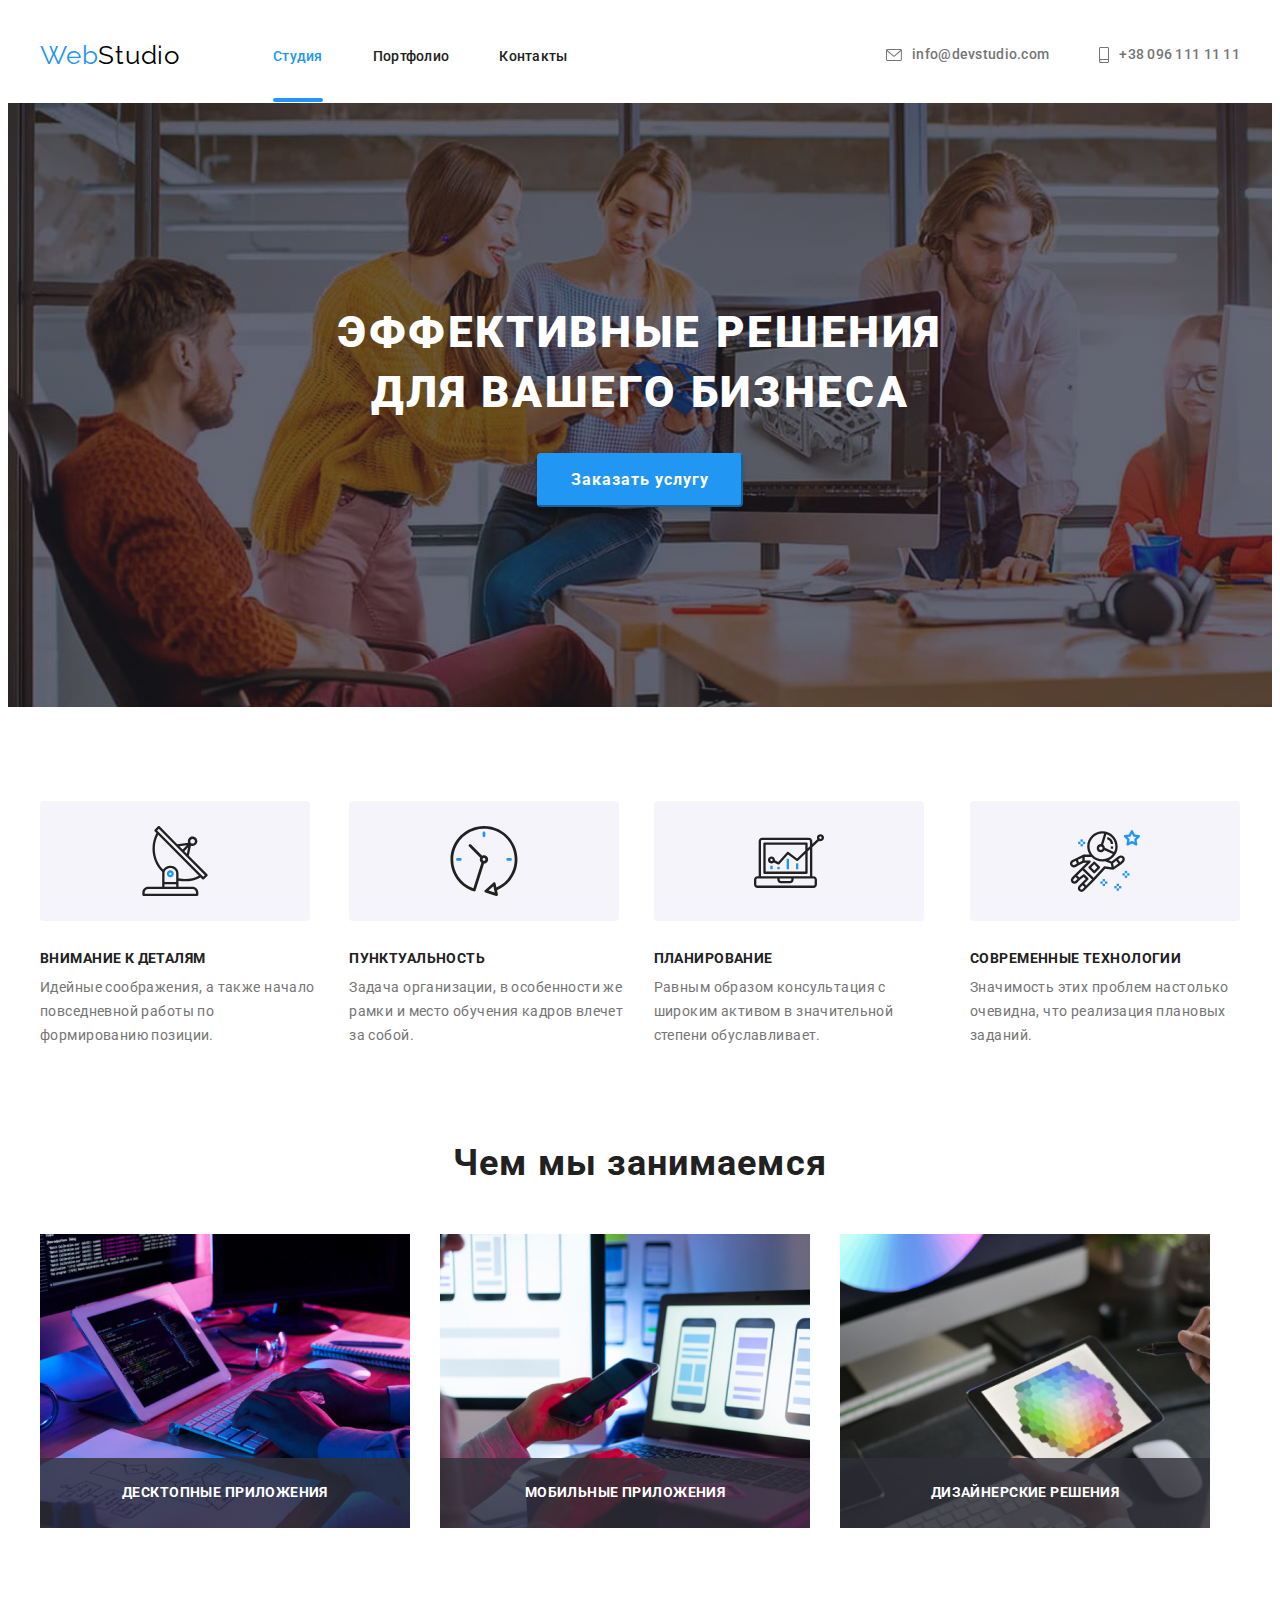
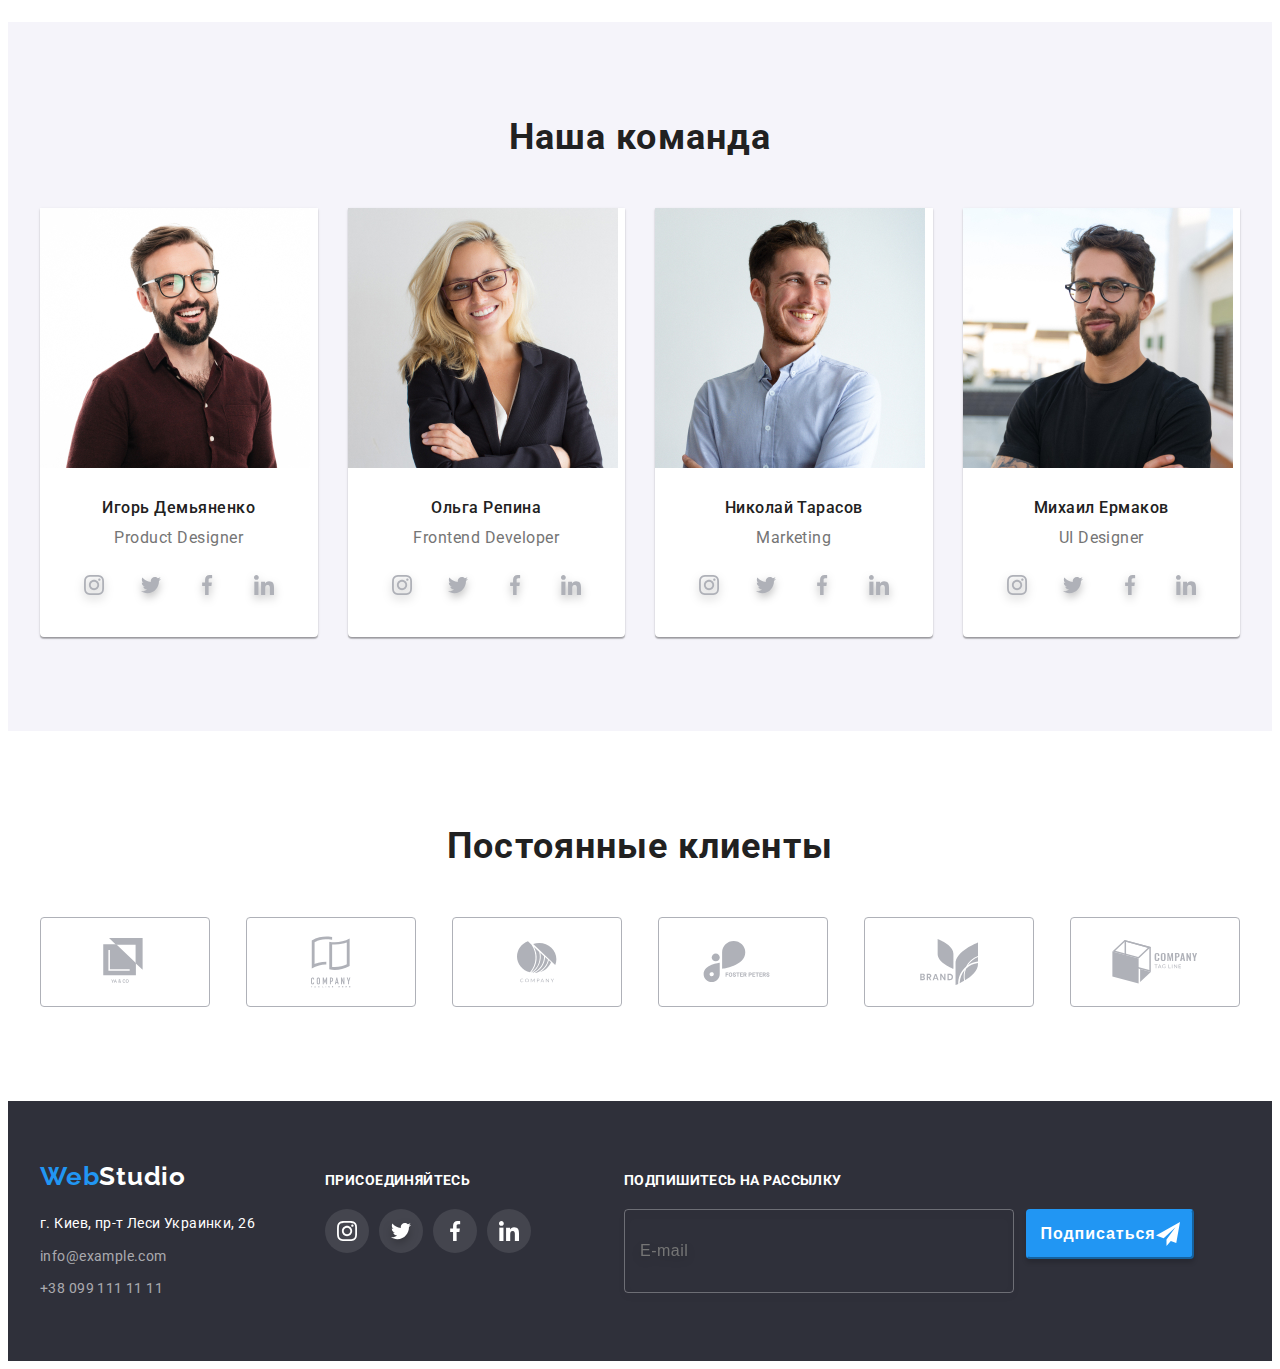
==== index.html @ 71b9ead7 "копирует файлы 7ой домашней работы" ====
<!DOCTYPE html>
<html lang="ru">
<head>
    <meta charset="UTF-8">
    <meta http-equiv="X-UA-Compatible" content="IE=edge">
    <meta name="viewport" content="width=device-width, initial-scale=1.0">
    <title>Студия</title>
    <link rel="stylesheet" href="https://cdnjs.cloudflare.com/ajax/libs/modern-normalize/1.0.0/modern-normalize.min.css"
      integrity="sha512-ISS7cAi1PEhQ8jnbJpJZMd29NlhNj4AWYyLOSp2CE/CsHxTCu+r+t0D2yoJudVrd0/8fTVPUVDzY5Tvli75u/g=="
      crossorigin="anonymous" />
    <link rel="preconnect" href="https://fonts.gstatic.com">
    <link href="https://fonts.googleapis.com/css2?family=Raleway:wght@700&family=Roboto:wght@400;500;700;900&display=swap"
      rel="stylesheet">
    <link rel="stylesheet" href="./css/main.min.css">
    <link rel="stylesheet"
    href="https://cdnjs.cloudflare.com/ajax/libs/animate.css/4.1.1/animate.min.css"/>
</head>
<body>
    <header class="header">
        <div class="container">
          <nav class="navigation link">
            <a class="logo link" href=""><span class="logo__web">Web</span>Studio</a>
            <ul class="navigation__list list">
                <li class="navigation__item">
                    <a class="navigation__studio-link current link" href="">Студия</a>
                </li>   
                <li class="navigation__item">
                    <a class="navigation__link link" href="portfolio.html">Портфолио</a>
                </li>
                <li class="navigation__item">
                    <a class="navigation__link link" href="">Контакты</a>
                </li>
            </ul>
        </nav>
            <ul class="information__list list">
                <li class="information__item">
                    <a class="information__link link" href="mailto:info@devstudio.com"
                     lang="en">
                     <svg class="information__icon" width="16" height="12">
                         <use href="./images/sprite.svg#icon-envelope"></use>
                     </svg>
                     info@devstudio.com</a>
                </li>
                <li class="information__item">
                    <a class="information__link link" href="tel:+380961111111">
                     <svg class="information__icon" width="10" height="16">
                         <use href="./images/sprite.svg#icon-smartphone"></use>
                     </svg>   
                        +38 096 111 11 11</a>
                </li>    
            </ul>
        </div>
    </header>
    <main>
        <!--Hero-->
        <section class="hero__section hero">
            <div class="hero__container container">
                <h1 class="hero__title">Эффективные решения для вашего бизнеса</h1>
                <button class="hero__btn" type="button" data-modal-open>Заказать услугу</button>
            </div>    
        </section>
        <!--Skills-->
        <section class="skills section">
            <div class="skills__container container">
                <h2 class="visually-hidden">Основные навыки</h2>
                <ul class="skills__set list">
                    <li class="skills__list">
                        <div class="skills__box">
                            <svg width="70" height="70">
                                <use href="./images/sprite.svg#icon-antenna"></use>
                            </svg>
                        </div>
                        <h3 class="skills__title">Внимание к деталям</h3>
                        <p class="skills__text">Идейные соображения, а также начало повседневной
                            работы по формированию позиции.</p>  
                    </li>
                    <li class="skills__list">
                        <div class="skills__box">
                            <svg width="70" height="70">
                                <use href="./images/sprite.svg#icon-clock"></use>
                            </svg>
                        </div>
                        <h3 class="skills__title">Пунктуальность</h3>
                        <p class="skills__text">Задача организации, в особенности же рамки и место
                             обучения кадров влечет за собой.</p>
                    </li>
                    <li class="skills__list">
                        <div class="skills__box">
                            <svg width="70" height="70">
                                <use href="./images/sprite.svg#icon-diagram"></use>
                            </svg>
                        </div>
                        <h3 class="skills__title">Планирование</h3>
                        <p class="skills__text">Равным образом консультация с широким активом в
                             значительной степени обуславливает.</p>
                    </li>
                    <li class="skills__list">
                        <div class="skills__box">
                            <svg width="70" height="70">
                                <use href="./images/sprite.svg#icon-astronaut"></use>
                            </svg>
                        </div>
                        <h3 class="skills__title">Современные технологии</h3>
                        <p class="skills__text">Значимость этих проблем настолько очевидна, что
                             реализация плановых заданий.</p>
                    </li>
                </ul>
            </div>    
        </section>
        <!--what_we_do-->
        <section class="activities">
            <div class="container">
                <h2 class="section-title">Чем мы занимаемся</h2>
                <ul class="activities__list list">
                   <li class="activities__item">
                      <img src="images/img.jpg" 
                      alt="человек печатает" height="294" width="370">
                      <p class="activities__text">Десктопные приложения</p>
                   </li>
                   <li class="activities__item">
                      <img src="images/img-1.jpg" 
                      alt="человек работает со смартфоном" height="294" width="370">
                      <p class="activities__text">Мобильные приложения</p>
                   </li>
                   <li class="activities__item">
                      <img src="images/img-2.jpg" 
                      alt="человек рабоатет с планшетом" height="294" width="370">
                      <p class="activities__text">Дизайнерские решения</p>
                   </li>
                </ul>
            </div>    
        </section>
        <!--our team-->
        <section class="team section">
            <div class="container">
                <h2 class="section-title">Наша команда</h2>
                <ul class="team__list list">
                    <li class="team__item">
                        <img class="team__img" src="images/img3.jpg" alt="Игорь Демьяненко"
                         height="260">
                       <div class="team__box"> 
                        <h3 class="team__title">Игорь Демьяненко</h3>
                        <p class="team__text" lang="en">Product Designer</p>
                        <ul class="social__list list">
                            <li>
                                <a href="" class="social__link link">
                                    <svg class="social__icon instagram" width="20" height="20">
                                        <use href="./images/sprite.svg#icon-instagram"></use>
                                    </svg>
                                </a>
                            </li>
                            <li>
                                <a href="" class="social__link link">
                                    <svg class="social__icon twitter" width="20" height="20">
                                        <use href="./images/sprite.svg#icon-twitter"></use>
                                    </svg>
                                </a>
                            </li>
                            <li>
                                <a href="" class="social__link link">
                                    <svg class="social__icon facebook" width="20" height="20">
                                        <use href="./images/sprite.svg#icon-facebook"></use>
                                    </svg>
                                </a>
                            </li>
                            <li>
                                <a href="" class="social__link link">
                                    <svg class="social__icon linkedin" width="20" height="20">
                                        <use href="./images/sprite.svg#icon-linkedin"></use>
                                    </svg>
                                </a>
                            </li>
                        </ul>  
                       </div> 
                    </li>
                    <li class="team__item">
                        <img class="team__img" src="images/img4.jpg" alt="Ольга Репина"
                         height="260">
                       <div class="team__box">  
                        <h3 class="team__title">Ольга Репина</h3>
                        <p class="team__text" lang="en">Frontend Developer</p>
                        <ul class="social__list list">
                            <li>
                                <a href="" class="social__link link">
                                    <svg class="social__icon instagram" width="20" height="20">
                                        <use href="./images/sprite.svg#icon-instagram"></use>
                                    </svg>
                                </a>
                            </li>
                            <li>
                                <a href="" class="social__link link">
                                    <svg class="social__icon twitter" width="20" height="20">
                                        <use href="./images/sprite.svg#icon-twitter"></use>
                                    </svg>
                                </a>
                            </li>
                            <li>
                                <a href="" class="social__link link">
                                    <svg class="social__icon facebook" width="20" height="20">
                                        <use href="./images/sprite.svg#icon-facebook"></use>
                                    </svg>
                                </a>
                            </li>
                            <li>
                                <a href="" class="social__link link">
                                    <svg class="social__icon linkedin" width="20" height="20">
                                        <use href="./images/sprite.svg#icon-linkedin"></use>
                                    </svg>
                                </a>
                            </li>
                        </ul>  
                       </div> 
                    </li>
                    <li class="team__item">
                        <img class="team__img" src="images/img5.jpg" alt="Николай Тарасов"
                         height="260">
                       <div class="team__box"> 
                        <h3 class="team__title">Николай Тарасов</h3>
                        <p class="team__text" lang="en">Marketing</p>
                        <ul class="social__list list">
                            <li>
                                <a href="" class="social__link link">
                                    <svg class="social__icon instagram" width="20" height="20">
                                        <use href="./images/sprite.svg#icon-instagram"></use>
                                    </svg>
                                </a>
                            </li>
                            <li>
                                <a href="" class="social__link link">
                                    <svg class="social__icon twitter" width="20" height="20">
                                        <use href="./images/sprite.svg#icon-twitter"></use>
                                    </svg>
                                </a>
                            </li>
                            <li>
                                <a href="" class="social__link link">
                                    <svg class="social__icon facebook" width="20" height="20">
                                        <use href="./images/sprite.svg#icon-facebook"></use>
                                    </svg>
                                </a>
                            </li>
                            <li>
                                <a href="" class="social__link link">
                                    <svg class="social__icon linkedin" width="20" height="20">
                                        <use href="./images/sprite.svg#icon-linkedin"></use>
                                    </svg>
                                </a>
                            </li>
                        </ul>  
                       </div> 
                    </li>
                    <li class="team__item">
                        <img class="team__img" src="images/img6.jpg" alt="Михаил Ермаков"
                         height="260">
                       <div class="team__box">  
                        <h3 class="team__title">Михаил Ермаков</h3>
                        <p class="team__text" lang="en">UI Designer</p>
                        <ul class="social__list list">
                            <li>
                                <a href="" class="social__link link">
                                    <svg class="social__icon instagram" width="20" height="20">
                                        <use href="./images/sprite.svg#icon-instagram"></use>
                                    </svg>
                                </a>
                            </li>
                            <li>
                                <a href="" class="social__link link">
                                    <svg class="social__icon twitter" width="20" height="20">
                                        <use href="./images/sprite.svg#icon-twitter"></use>
                                    </svg>
                                </a>
                            </li>
                            <li>
                                <a href="" class="social__link link">
                                    <svg class="social__icon facebook" width="20" height="20">
                                        <use href="./images/sprite.svg#icon-facebook"></use>
                                    </svg>
                                </a>
                            </li>
                            <li>
                                <a href="" class="social__link link">
                                    <svg class="social__icon linkedin" width="20" height="20">
                                        <use href="./images/sprite.svg#icon-linkedin"></use>
                                    </svg>
                                </a>
                            </li>
                        </ul>  
                       </div> 
                    </li>
                </ul>
            </div>    
        </section>
        <section  class="section">
            <div class="container">
                <h2 class="section-title">Постоянные клиенты</h2>

                <ul class="clients__list list">
                    <li class="clients__item link">
                        <a href="" class="clients__link link">
                            <svg class="clients__icon" width="44" height="48">
                              <use href="./images/sprite.svg#icon-logo-1"></use>
                            </svg>
                        </a>    
                    </li>        
                    <li class="clients__item link">
                        <a href="" class="clients__link link">
                            <svg class="clients__icon" width="40" height="52">
                                <use href="./images/sprite.svg#icon-logo-2"></use>
                            </svg>
                        </a>    
                    </li>
                    <li class="clients__item link">
                        <a href="" class="clients__link link">
                            <svg class="clients__icon" width="40" height="42">
                                <use href="./images/sprite.svg#icon-logo-3"></use>
                            </svg>
                        </a>    
                    </li>
                    <li class="clients__item link">
                        <a href="" class="clients__link link">
                            <svg class="clients__icon" width="80" height="42">
                                <use href="./images/sprite.svg#icon-logo-4"></use>
                            </svg>
                        </a>    
                    </li>
                    <li class="clients__item link">
                        <a href="" class="clients__link link">
                            <svg class="clients__icon" width="60" height="46">
                                <use href="./images/sprite.svg#icon-logo-5"></use>
                            </svg>
                        </a>
                    </li>
                    <li class="clients__item link">
                        <a href="" class="clients__link link">
                           <svg class="clients__icon" width="88" height="44">
                                <use href="./images/sprite.svg#icon-logo-6"></use>
                            </svg>
                        </a>    
                    </li>
                </ul>
              </div>  
        
        </section>
    </main>
    <footer class="footer">
        <div class="footer__container container">
            <div class="footer-box">
               <a class="footer-box__logo link" href=""><span class="logo__web">Web</span>Studio</a>
               <address class="address">
                   <ul class="list">
                       <li class="address__item">
                           <a class="address__map link" href="https://goo.gl/maps/qB4iPWVN4ftwvtJb9"
                            target="_blank" rel="noopener noreferrer">
                               г. Киев, пр-т Леси Украинки, 26</a>
                       </li>
                       <li class="address__item">
                           <a class="address__link link" href="mailto=info@example.com">info@example.com</a>
                       </li>
                       <li>
                           <a class="address__link link" href="tel=+380991111111">+38 099 111 11 11</a>
                       </li>
                   </ul>
               </address>
            </div>
            <div class="footer-social__container">
                <p class="footer__title">ПРИСОЕДИНЯЙТЕСЬ</p>
                <ul class="footer__list list">
                <li class="footer__item">
                    <a href="" class="footer__link link">
                        <svg class="footer__icon" width="20" height="20">
                            <use href="./images/sprite.svg#icon-instagram"></use>
                        </svg>
                    </a>
                </li>
                <li class="footer__item">
                    <a href="" class="footer__link link">
                        <svg class="footer__icon twitter" width="20" height="20">
                            <use href="./images/sprite.svg#icon-twitter"></use>
                        </svg>
                    </a>
                </li>
                <li class="footer__item">
                    <a href="" class="footer__link link">
                        <svg class="footer__icon" width="20" height="20">
                            <use href="./images/sprite.svg#icon-facebook"></use>
                        </svg>
                    </a>
                </li>
                <li class="footer__item">
                    <a href="" class="footer__link link">
                        <svg class="footer__icon" width="20" height="20">
                            <use href="./images/sprite.svg#icon-linkedin"></use>
                        </svg>
                    </a>
                </li>
              </ul>  
            </div>   
            <div class="footer-form__container">
                <p class="footer__title">Подпишитесь на рассылку</p>
            <form class="footer-form" autocomplete="off">
             <label>
              <input class="footer__mail-input" type="email" name="user-email"
                placeholder="E-mail"/>
            </label>
            <button class="footer__btn" type="submit">
              Подписаться
              <svg class="footer__icon" width="24px" height="24px">
                <use href="./images/sprite.svg#icon-icon_send"></use>
              </svg>
            </button>
            </form>
            </div>
        </div>
    </footer>

    <div class="backdrop is-hidden" data-modal>
        <div class="modal">
            <button type="button" class="modal__close-btn" data-modal-close>
                <svg class="" width="18" height="18">
                    <use href="./images/sprite.svg#icon-close"></use>
                </svg>
            </button>
            <p class="modal__title">Оставьте свои данные, мы вам перезвоним</p>
            <form action="#" class="modal-form" autocomplete="off">
                <label class="modal-form__field">
                    Имя
                    <span class="modal-form__input-wrapper">
                        <input type="text" name="user-name" class="modal-form__input" required minlength="2">
                        <svg class="modal-form__icon" width="12" height="12">
                            <use href="./images/sprite.svg#icon-human"></use>
                        </svg>
                    </span>
                </label>
                <label class="modal-form__field">
                    Телефон
                    <span class="modal-form__input-wrapper">
                        <input type="tel" name="user-phone" class="modal-form__input" required
                            pattern="[0-9]{3}-[0-9]{3}-[0-9]{2}-[0-9]{2}" title="096-111-11-11">
                        <svg class="modal-form__icon" width="13" height="13">
                            <use href="./images/sprite.svg#icon-phone"></use>
                        </svg>
                    </span>
                </label>
                <label class="modal-form__field">
                    Почта
                    <span class="modal-form__input-wrapper">
                        <input type="email" name="user-email" class="modal-form__input" title="example@gmail.com">
                        <svg class="modal-form__icon" width="15" height="12">
                            <use href="./images/sprite.svg#icon-mail"></use>
                        </svg>
                    </span>
                </label>
                <label class="modal-form__field">
                    Комментарий
                    <textarea name="user-message" class="modal-form__message" placeholder="Введите текст"></textarea>
                </label>
                <input type="checkbox" id="user-term" name="user-term" class="modal-form__term visually-hidden">
                <label for="user-term" class="modal-form__check-desc">Соглашаюсь с рассылкой и принимаю&nbsp;
                    <a href="" class="modal-form__link">Условия
                        договора</a></label>
                <button type="submit" class="modal-form__btn">Отправить</button>
            </form>
        </div>
    </div>
    <script src="./js/modal.js"></script>
</body>
</html>
---- css/main.min.css ----
:root{--main-font: 'Roboto', sans-serif;--secondary-font: 'Raleway', sans-serif;--accent-color: #2196F3}body{font-family:var(--main-font);color:#212121}h1,h2,h3,h4,h5,h6,p{margin:0}ul,ol{margin:0;padding:0}img{display:block;max-width:100%}.link{text-decoration:none}.list{list-style:none}.address{font-style:normal}.visually-hidden{position:absolute !important;clip:rect(1px 1px 1px 1px);clip:rect(1px, 1px, 1px, 1px);padding:0 !important;border:0 !important;height:1px !important;width:1px !important;overflow:hidden}.container{width:1200px;margin:0 auto;padding-left:15px;padding-right:15px}.section{padding-top:94px;padding-bottom:94px}.section-title{font-family:var(--main-font);font-weight:700;font-size:36px;line-height:1.17;text-align:center;letter-spacing:0.03em;color:#212121;margin-bottom:50px}.logo{font-family:var(--secondary-font);font-style:normal;font-weight:400;font-size:26px;line-height:1.19;letter-spacing:0.03em;color:#000;margin-right:93px}.logo__web{color:#2196F3}.social__list{display:flex;align-items:center;justify-content:space-between;margin-top:16px;margin-left:32px;margin-right:32px}.social__link{display:flex;justify-content:center;align-items:center;border-radius:50%;width:44px;height:44px;color:#AFB1B8;transition:background-color 250ms cubic-bezier(0.4, 0, 0.2, 1),color 250ms cubic-bezier(0.4, 0, 0.2, 1)}.social__link:hover,.social__link:focus{background-color:var(--accent-color);color:#FFF}.social__icon{fill:currentColor}.twitter{filter:drop-shadow(0px 4px 4px rgba(0,0,0,0.25))}.facebook{filter:drop-shadow(0px 4px 4px rgba(0,0,0,0.25))}.instagram{filter:drop-shadow(0px 4px 4px rgba(0,0,0,0.25))}.linkedin{filter:drop-shadow(0px 4px 4px rgba(0,0,0,0.25))}.backdrop{position:fixed;top:0;left:0;width:100vw;height:100vh;background-color:rgba(0,0,0,0.5);transition:opacity 250ms cubic-bezier(0.4, 0, 0.2, 1),250ms cubic-bezier(0.4, 0, 0.2, 1)}.modal{position:absolute;top:50%;left:50%;width:528px;height:580px;background-color:#ffffff;box-shadow:0px 1px 3px rgba(0,0,0,0.12),0px 1px 1px rgba(0,0,0,0.14),0px 2px 1px rgba(0,0,0,0.2);border-radius:4px;transform:translate(-50%, -50%);transition:transform 250ms cubic-bezier(0.4, 0, 0.2, 1);padding:40px}.backdrop .is-hidden .modal{transform:translate(-50%, -50%)}.modal__close-btn{position:absolute;top:8px;right:8px;width:30px;height:30px;background:transparent;border:1px solid rgba(0,0,0,0.1);border-radius:50%;cursor:pointer;display:flex;justify-content:center;align-items:center;transition:fill 250ms cubic-bezier(0.4, 0, 0.2, 1)}.modal__close-btn:focus{fill:var(--accent-color)}.is-hidden{opacity:0;visibility:hidden;pointer-events:none}.modal__title{display:flex;font-family:var(--main-font);font-weight:700;font-size:20px;line-height:1.15;text-align:center;letter-spacing:0.03em;color:#212121}.modal-form__field{font-size:12px;line-height:1.16;letter-spacing:0.01em;color:#757575}.modal-form__field:not(:last-child){padding-bottom:10px}.modal-form{display:flex;flex-direction:column;margin-top:12px}.modal-form__input-wrapper{position:relative;display:block;padding-top:4px}.modal-form__input{width:100%;height:40px;border:1px solid rgba(33,33,33,0.2);border-radius:4px;padding-left:42px;transition:border-color 250ms cubic-bezier(0.4, 0, 0.2, 1);cursor:pointer}.modal-form__input:focus{outline:none;border-color:var(--accent-color);fill:var(--accent-color)}.modal-form__icon{position:absolute;top:50%;left:12px;transform:translateY(-50%);display:block;transition:fill 250ms cubic-bezier(0.4, 0, 0.2, 1)}.modal-form__input:focus+.modal-form__icon{fill:var(--accent-color)}.modal-form__message{width:100%;height:120px;border:1px solid rgba(33,33,33,0.2);border-radius:4px;padding:12px 10px;resize:none;margin-top:4px;font-weight:400;font-size:14px;line-height:1.14;letter-spacing:0.01em;color:#000;transition:border-color 250ms cubic-bezier(0.4, 0, 0.2, 1)}.modal-form__message::placeholder{color:rgba(117,117,117,0.5)}.modal-form__message:focus{outline:none;border-color:var(--accent-color)}.modal-form__check-desc{display:flex;align-items:center;margin-top:10px;font-weight:400;font-size:14px;line-height:1.71;letter-spacing:0.03em;color:#757575}.modal-form__check-desc::before{display:block;content:"";width:16px;height:15px;outline:2px solid #000000;cursor:pointer;margin-right:8px;transition:background-color 250ms cubic-bezier(0.4, 0, 0.2, 1),fill 250ms cubic-bezier(0.4, 0, 0.2, 1)}.modal-form__term:checked+.modal-form__check-desc::before{background-image:url(../images/icons/check.svg);background-position:center}.modal-form__term:focus+.modal-form__check-desc::before{box-shadow:0 0 0 1px var(--accent-color);border-radius:2px;background-color:var(--accent-color);background-repeat:no-repeat;outline:none}.modal-form__link{color:var(--accent-color)}.modal-form__btn{align-self:center;min-width:200px;padding:10px 20px;background:var(--accent-color);border-radius:4px;margin-top:30px;box-shadow:0px 4px 4px rgba(0,0,0,0.15);border-color:var(--accent-color);font-weight:700;font-size:16px;line-height:1.87;letter-spacing:0.06em;cursor:pointer;color:#FFFFFF;transition:background-color 250ms cubic-bezier(0.4, 0, 0.2, 1)}.modal-form__btn:hover,.modal-form__btn:focus{background-color:#188CE8}.header{padding-top:32px;padding-bottom:32px;border-bottom:1px;color:#ECECEC}.header .container{display:flex;align-items:center;justify-content:center}.navigation{display:flex}.navigation__list{display:flex;align-items:center}.navigation__item:not(:last-child){margin-right:50px}.navigation__item .current::after{content:'';position:absolute;width:100%;height:4px;left:0;bottom:-38px;background:#2196F3;border-radius:2px}.navigation__studio-link{font-family:var(--main-font);font-style:normal;font-weight:500;font-size:14px;line-height:1.14;letter-spacing:0.02em;color:#212121;cursor:pointer;transition:color 250ms cubic-bezier(0.4, 0, 0.2, 1);position:relative}.navigation__studio-link:hover,.navigation__studio-link:focus{color:var(--accent-color)}.list .navigation__studio-link.current{color:var(--accent-color)}.navigation__link{font-family:var(--main-font);font-style:normal;font-weight:500;font-size:14px;line-height:1.14;letter-spacing:0.02em;color:#212121;transition:color 250ms cubic-bezier(0.4, 0, 0.2, 1);position:relative}.navigation__link:hover,.navigation__link:focus{color:var(--accent-color)}.information__list{display:flex;align-items:center;margin-left:auto}.information__item:not(:last-child){margin-right:50px}.information__link{display:flex;align-items:center;justify-content:center;font-family:var(--main-font);font-style:normal;font-weight:500;font-size:14px;line-height:1.14;letter-spacing:0.02em;color:#757575;transition:color 250ms cubic-bezier(0.4, 0, 0.2, 1)}.information__link:hover,.information__link:focus{color:#2196F3}.information__icon{display:flex;align-items:center;margin-right:10px;fill:currentColor}.hero__section{background-color:#2F303A;background-image:linear-gradient(rgba(47,48,58,0.4), rgba(47,48,58,0.4)),url(../images/bg.jpg);background-repeat:no-repeat;background-size:cover}.hero{max-width:1600px;margin:0 auto}.hero__container{display:flex;align-items:center;flex-direction:column;padding-bottom:200px;padding-top:200px}.hero__title{font-family:var(--main-font);font-weight:900;font-size:44px;line-height:1.36;text-align:center;letter-spacing:0.06em;text-transform:uppercase;display:flex;align-items:center;margin-bottom:30px;width:696px;color:#FFFFFF}.hero__btn{font-family:var(--main-font);font-style:normal;font-weight:700;font-size:16px;line-height:1.87;display:flex;text-align:center;letter-spacing:0.06em;cursor:pointer;color:#FFF;background-color:#2196F3;padding:10px 32px;min-width:200px;left:700px;top:430px;margin:auto;border-radius:4px;border-color:var(--accent-color);box-shadow:0px 4px 4px rgba(0,0,0,0.15)}.skills__container{display:flex}.skills__set{display:flex;justify-content:space-between}.skills__list:not(:last-child){margin-right:30px}.skills__box{display:flex;align-items:center;justify-content:center;width:270px;height:120px;background-color:#F5F4FA;margin-bottom:30px;border-radius:4px}.skills__title{font-family:var(--main-font);font-weight:700;font-size:14px;line-height:1.14;letter-spacing:0.03em;text-transform:uppercase;margin-bottom:10px;color:#212121}.skills__text{font-size:14px;line-height:1.71;letter-spacing:0.03em;color:#757575}.activities{padding-bottom:94px}.activities__list{display:flex}.activities__item{position:relative}.activities__item:not(:last-child){margin-right:30px}.activities__text{position:absolute;width:370px;background-color:rgba(47,48,58,0.8);bottom:0;color:#FFF;text-align:center;font-family:var(--main-font);font-weight:700;font-size:14px;line-height:1.14;letter-spacing:0.03em;text-transform:uppercase;padding-top:27px;padding-bottom:27px}.team{background-color:#F5F4FA}.team__list{display:flex;flex-wrap:wrap;margin-left:-30px;margin-top:-30px}.team__item{background-color:#FFF;flex-basis:calc(100% / 4 - 30px);margin-left:30px;margin-top:30px;box-shadow:0px 1px 3px rgba(0,0,0,0.12),0px 1px 1px rgba(0,0,0,0.14),0px 2px 1px rgba(0,0,0,0.2);border-radius:0px 0px 4px 4px}.team__box{padding-top:30px;padding-bottom:30px}.team__title{font-family:var(--main-font);font-weight:500;font-size:16px;line-height:1.19;text-align:center;letter-spacing:0.03em;color:#212121;margin-bottom:10px}.team__text{font-family:var(--main-font);font-size:16px;line-height:1.19;text-align:center;letter-spacing:0.03em;color:#757575}.clients__list{display:flex;align-items:center;justify-content:space-between}.clients__link{display:flex;align-items:center;justify-content:center;border:1px solid #AFB1B8;box-sizing:border-box;border-radius:4px;width:170px;height:90px;color:#AFB1B8;cursor:pointer;transition:border-color 250ms cubic-bezier(0.4, 0, 0.2, 1)}.clients__link:hover,.clients__link:focus{border-color:var(--accent-color)}.clients__icon{fill:currentColor;transition:fill 250ms cubic-bezier(0.4, 0, 0.2, 1)}.clients__link:hover .clients__icon,.clients__link:focus .clients__icon{fill:var(--accent-color)}.footer{background-color:#2F303A;padding-top:60px;padding-bottom:60px}.footer__container{display:flex;align-items:baseline}.footer-box__logo{display:flex;flex-direction:column;display:block;font-family:var(--secondary-font);font-style:normal;font-weight:700;font-size:26px;line-height:1.19;letter-spacing:0.03em;color:#fff;margin-bottom:20px}.address__item{margin-bottom:9px}.address__map{font-family:var(--main-font);font-style:normal;font-size:14px;line-height:1.71;letter-spacing:0.03em;color:#FFFFFF}.address__link{font-family:var(--main-font);font-style:normal;font-size:14px;line-height:1.71;letter-spacing:0.03em;color:rgba(255,255,255,0.6)}.footer-social__container{display:flex;flex-direction:column;width:206px;margin-left:70px}.footer__list{display:flex;align-items:center;justify-content:space-between;margin-top:20px;width:206px;height:44px}.footer__title{font-family:var(--main-font);font-style:normal;font-weight:700;font-size:14px;line-height:1.14;letter-spacing:0.03em;text-transform:uppercase;color:#FFFFFF}.footer__item{display:flex;align-items:center;justify-content:center}.footer__link{display:flex;justify-content:center;align-items:center;border-radius:50%;width:44px;height:44px;color:#fff;background:rgba(255,255,255,0.1);transition:background-color 250ms cubic-bezier(0.4, 0, 0.2, 1),color 250ms cubic-bezier(0.4, 0, 0.2, 1)}.footer__link:hover,.footer__link:focus{background-color:var(--accent-color);color:#FFF}.footer__icon{fill:currentColor}.footer-form__container{display:flex;flex-direction:column;width:570px;margin-left:93px}.footer-form{display:flex}.footer__mail-input{height:50px;width:358px;padding:16px 15px;border:1px solid rgba(255,255,255,0.3);filter:drop-shadow(0px 4px 4px rgba(0,0,0,0.15));border-radius:4px;background:transparent;color:var(--primary-white-color);font-weight:400;font-size:16px;line-height:1.25;display:flex;align-items:center;letter-spacing:0.03em;color:rgba(255,255,255,0.6);margin-top:20px}.footer__mail-input:focus{outline:none}.footer__btn{display:flex;align-items:center;justify-content:center;background:#2196F3;box-shadow:0px 4px 4px rgba(0,0,0,0.15);border-radius:4px;margin-left:12px;margin-top:20px;width:200px;height:50px;border-color:var(--accent-color);font-weight:700;font-size:16px;line-height:1.87;text-align:center;letter-spacing:0.06em;color:#FFFFFF}.footer-form__icon{margin-left:10px}.menu-nav{text-align:center}.filters__list{display:flex;justify-content:center;margin-left:auto;margin-right:auto;margin-bottom:54px}.filters__item{min-width:73px}.filters__item:not(:last-child){margin-right:8px}.filters__btn{font-family:var(--main-font);font-weight:500;font-size:16px;line-height:1.62;text-align:center;letter-spacing:0.03em;cursor:pointer;padding:6px 22px;color:#212121;border:none;border-radius:4px;background:#F5F4FA;transition:background-color 250ms cubic-bezier(0.4, 0, 0.2, 1),color 250ms cubic-bezier(0.4, 0, 0.2, 1)}.filters__btn:hover,.filters__btn:focus{background-color:var(--accent-color);color:#fff;box-shadow:0px 3px 1px rgba(0,0,0,0.1),0px 1px 2px rgba(0,0,0,0.08),0px 2px 2px rgba(0,0,0,0.12);border-radius:4px}.projects__list{display:flex;justify-content:start;flex-wrap:wrap;margin-left:-30px;margin-top:-30px}.projects__item{flex-basis:calc(100% / 3 - 30px);margin-left:30px;margin-top:30px}.projects__item:hover,.projects__item:focus{background:#FFFFFF;box-sizing:border-box;box-shadow:0px 1px 1px rgba(0,0,0,0.12),0px 4px 4px rgba(0,0,0,0.06),1px 4px 6px rgba(0,0,0,0.16);cursor:pointer}.projects__link:hover .projects__overlay,.projects__link:focus .projects__overlay{transform:translateY(-100%)}.projects__overlay{font-family:var(--main-font);font-weight:400;font-size:18px;line-height:1.55;letter-spacing:0.03em;color:#FFFFFF;background-color:rgba(33,150,243,0.9);padding:63px 24px;text-align:start;position:absolute;top:0;left:0;height:100%;transform:translateY(100%);transition:transform 250ms cubic-bezier(0.4, 0, 0.2, 1)}.projects__item:hover .projects__overlay,.projects__item:focus .projects__overlay{transform:translateY(0%)}.projects__overlay-box{position:relative;overflow:hidden}.projects__box{padding:20px 24px;border:1px solid #EEEEEE}.projects__title{font-family:var(--main-font);font-weight:700;font-size:18px;line-height:2;letter-spacing:0.06em;text-align:start;color:#212121}.projects__text{font-size:16px;line-height:1.87;letter-spacing:0.03em;text-align:start;color:#757575}
/*# sourceMappingURL=main.min.css.map */
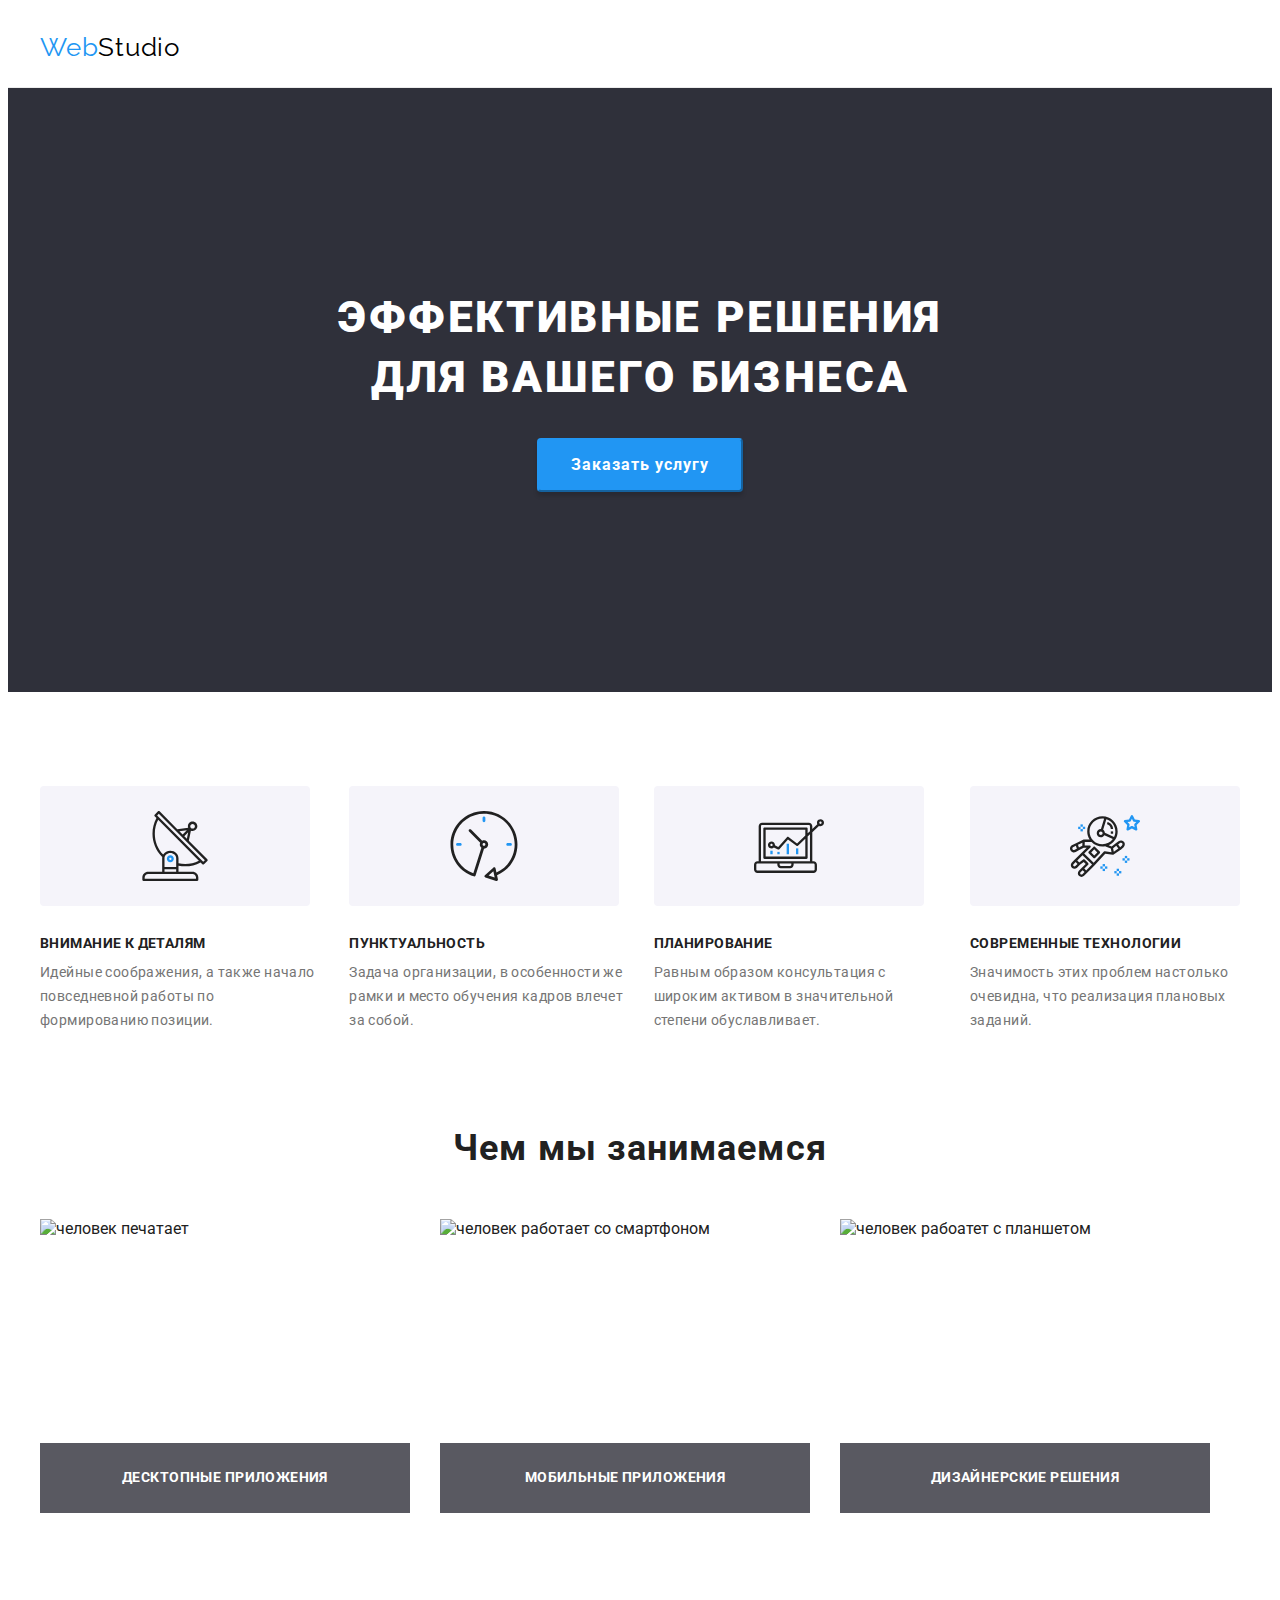
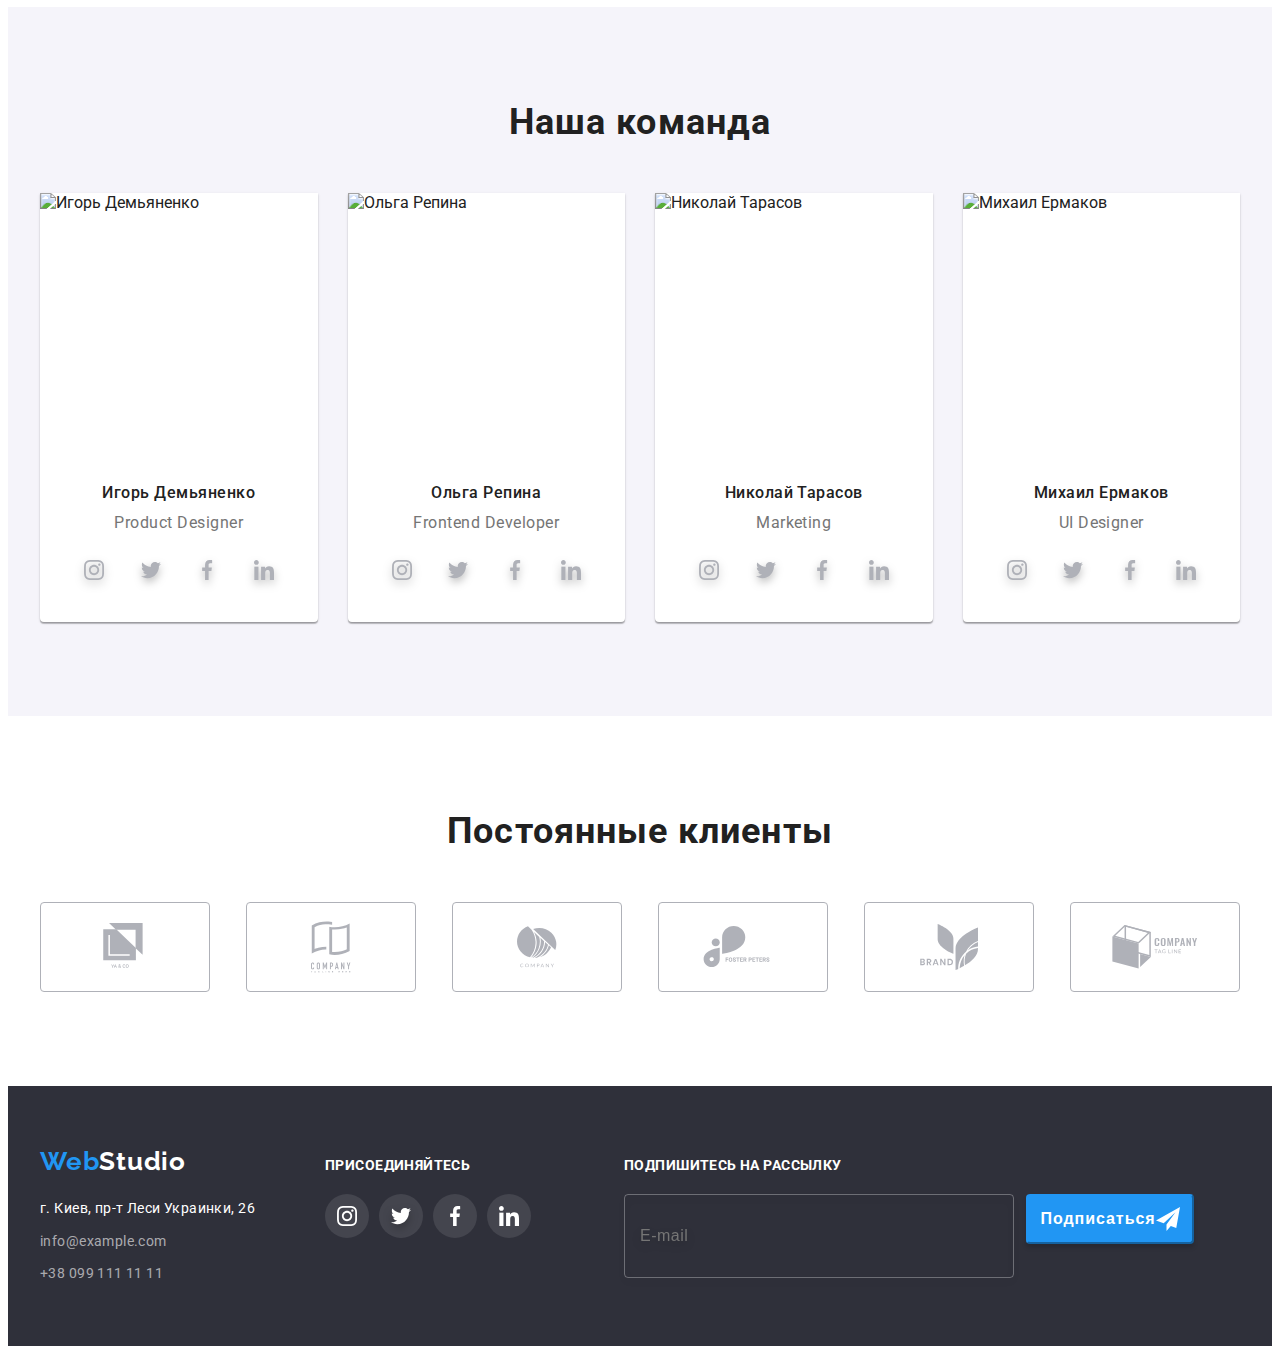
==== commit 41482063: "добавляет мобильное меню" ====
--- a/index.html
+++ b/index.html
@@ -49,18 +49,65 @@
                         +38 096 111 11 11</a>
                 </li>    
             </ul>
+            <button type="button" class="burger__btn is-open" data-menu-button>
+                <svg class="burger__icon" width="40" height="40">
+                    <use href="./images/sprite.svg#icon-menu_40px"></use>
+                </svg>
+            </button>
+        </div>
+        <div class="mobile-menu" data-menu>
+            <button type="button" class="mobile-menu__btn" data-menu-close>
+                <svg class="mobile-menu__btn-icon" width="40" height="40">
+                    <use href="./images/sprite.svg#icon-close_40px"></use>
+                </svg>
+            </button>
+            <ul class="mobile-menu__list list">
+                <li class="mobile-menu__item">
+                    <a href="./index.html" class="mobile-menu__link-current link">Студия</a>
+                </li>
+                <li class="mobile-menu__item">
+                    <a href="" class="mobile-menu__link link">Портфолио</a>
+                </li>
+                <li class="mobile-menu__item">
+                    <a href="" class="mobile-menu__link link">Контакты</a>
+                </li>  
+            </ul>
+            <ul class="mobile-contacts__list list">
+                <li class="mobile-contacts__item">
+                  <a href="tel:+380961111111" class="mobile-contact__link link">
+                      +38 096 111 11 11</a>
+                </li>
+                <li class="mobile-contacts__item">
+                  <a href="mailto:info@devstudio.com" class="mobile-contact__link link">
+                      info@devstudio.com</a>
+                </li>
+              </ul>
+              <ul class="mobile-social__list list">
+                <li class="mobile-social__item">
+                  <a href="" class="mobile-social__link link">Instagram</a>
+                </li>
+                <li class="mobile-social__item">
+                  <a href="" class="mobile-social__link link">Twitter</a>
+                </li>
+                <li class="mobile-social__item">
+                  <a href="" class="mobile-social__link link">Facebook</a>
+                </li>
+                <li class="mobile-social__item">
+                  <a href="" class="mobile-social__link link">LinkedIn</a>
+                </li>
+              </ul>
         </div>
     </header>
     <main>
-        <!--Hero-->
-        <section class="hero__section hero">
+       <!--Hero-->
+    <section class="hero__section hero">
             <div class="hero__container container">
                 <h1 class="hero__title">Эффективные решения для вашего бизнеса</h1>
                 <button class="hero__btn" type="button" data-modal-open>Заказать услугу</button>
             </div>    
         </section>
         <!--Skills-->
-        <section class="skills section">
+    <section class="skills section">
             <div class="skills__container container">
                 <h2 class="visually-hidden">Основные навыки</h2>
                 <ul class="skills__set list">
@@ -131,7 +178,7 @@
             </div>    
         </section>
         <!--our team-->
-        <section class="team section">
+       <section class="team section">
             <div class="container">
                 <h2 class="section-title">Наша команда</h2>
                 <ul class="team__list list">
@@ -463,5 +510,6 @@
         </div>
     </div>
     <script src="./js/modal.js"></script>
+    <script src="./js/mobile-menu.js"></script>
 </body>
 </html>--- a/css/main.min.css
+++ b/css/main.min.css
@@ -1,2 +1,2 @@
-:root{--main-font: 'Roboto', sans-serif;--secondary-font: 'Raleway', sans-serif;--accent-color: #2196F3}body{font-family:var(--main-font);color:#212121}h1,h2,h3,h4,h5,h6,p{margin:0}ul,ol{margin:0;padding:0}img{display:block;max-width:100%}.link{text-decoration:none}.list{list-style:none}.address{font-style:normal}.visually-hidden{position:absolute !important;clip:rect(1px 1px 1px 1px);clip:rect(1px, 1px, 1px, 1px);padding:0 !important;border:0 !important;height:1px !important;width:1px !important;overflow:hidden}.container{width:1200px;margin:0 auto;padding-left:15px;padding-right:15px}.section{padding-top:94px;padding-bottom:94px}.section-title{font-family:var(--main-font);font-weight:700;font-size:36px;line-height:1.17;text-align:center;letter-spacing:0.03em;color:#212121;margin-bottom:50px}.logo{font-family:var(--secondary-font);font-style:normal;font-weight:400;font-size:26px;line-height:1.19;letter-spacing:0.03em;color:#000;margin-right:93px}.logo__web{color:#2196F3}.social__list{display:flex;align-items:center;justify-content:space-between;margin-top:16px;margin-left:32px;margin-right:32px}.social__link{display:flex;justify-content:center;align-items:center;border-radius:50%;width:44px;height:44px;color:#AFB1B8;transition:background-color 250ms cubic-bezier(0.4, 0, 0.2, 1),color 250ms cubic-bezier(0.4, 0, 0.2, 1)}.social__link:hover,.social__link:focus{background-color:var(--accent-color);color:#FFF}.social__icon{fill:currentColor}.twitter{filter:drop-shadow(0px 4px 4px rgba(0,0,0,0.25))}.facebook{filter:drop-shadow(0px 4px 4px rgba(0,0,0,0.25))}.instagram{filter:drop-shadow(0px 4px 4px rgba(0,0,0,0.25))}.linkedin{filter:drop-shadow(0px 4px 4px rgba(0,0,0,0.25))}.backdrop{position:fixed;top:0;left:0;width:100vw;height:100vh;background-color:rgba(0,0,0,0.5);transition:opacity 250ms cubic-bezier(0.4, 0, 0.2, 1),250ms cubic-bezier(0.4, 0, 0.2, 1)}.modal{position:absolute;top:50%;left:50%;width:528px;height:580px;background-color:#ffffff;box-shadow:0px 1px 3px rgba(0,0,0,0.12),0px 1px 1px rgba(0,0,0,0.14),0px 2px 1px rgba(0,0,0,0.2);border-radius:4px;transform:translate(-50%, -50%);transition:transform 250ms cubic-bezier(0.4, 0, 0.2, 1);padding:40px}.backdrop .is-hidden .modal{transform:translate(-50%, -50%)}.modal__close-btn{position:absolute;top:8px;right:8px;width:30px;height:30px;background:transparent;border:1px solid rgba(0,0,0,0.1);border-radius:50%;cursor:pointer;display:flex;justify-content:center;align-items:center;transition:fill 250ms cubic-bezier(0.4, 0, 0.2, 1)}.modal__close-btn:focus{fill:var(--accent-color)}.is-hidden{opacity:0;visibility:hidden;pointer-events:none}.modal__title{display:flex;font-family:var(--main-font);font-weight:700;font-size:20px;line-height:1.15;text-align:center;letter-spacing:0.03em;color:#212121}.modal-form__field{font-size:12px;line-height:1.16;letter-spacing:0.01em;color:#757575}.modal-form__field:not(:last-child){padding-bottom:10px}.modal-form{display:flex;flex-direction:column;margin-top:12px}.modal-form__input-wrapper{position:relative;display:block;padding-top:4px}.modal-form__input{width:100%;height:40px;border:1px solid rgba(33,33,33,0.2);border-radius:4px;padding-left:42px;transition:border-color 250ms cubic-bezier(0.4, 0, 0.2, 1);cursor:pointer}.modal-form__input:focus{outline:none;border-color:var(--accent-color);fill:var(--accent-color)}.modal-form__icon{position:absolute;top:50%;left:12px;transform:translateY(-50%);display:block;transition:fill 250ms cubic-bezier(0.4, 0, 0.2, 1)}.modal-form__input:focus+.modal-form__icon{fill:var(--accent-color)}.modal-form__message{width:100%;height:120px;border:1px solid rgba(33,33,33,0.2);border-radius:4px;padding:12px 10px;resize:none;margin-top:4px;font-weight:400;font-size:14px;line-height:1.14;letter-spacing:0.01em;color:#000;transition:border-color 250ms cubic-bezier(0.4, 0, 0.2, 1)}.modal-form__message::placeholder{color:rgba(117,117,117,0.5)}.modal-form__message:focus{outline:none;border-color:var(--accent-color)}.modal-form__check-desc{display:flex;align-items:center;margin-top:10px;font-weight:400;font-size:14px;line-height:1.71;letter-spacing:0.03em;color:#757575}.modal-form__check-desc::before{display:block;content:"";width:16px;height:15px;outline:2px solid #000000;cursor:pointer;margin-right:8px;transition:background-color 250ms cubic-bezier(0.4, 0, 0.2, 1),fill 250ms cubic-bezier(0.4, 0, 0.2, 1)}.modal-form__term:checked+.modal-form__check-desc::before{background-image:url(../images/icons/check.svg);background-position:center}.modal-form__term:focus+.modal-form__check-desc::before{box-shadow:0 0 0 1px var(--accent-color);border-radius:2px;background-color:var(--accent-color);background-repeat:no-repeat;outline:none}.modal-form__link{color:var(--accent-color)}.modal-form__btn{align-self:center;min-width:200px;padding:10px 20px;background:var(--accent-color);border-radius:4px;margin-top:30px;box-shadow:0px 4px 4px rgba(0,0,0,0.15);border-color:var(--accent-color);font-weight:700;font-size:16px;line-height:1.87;letter-spacing:0.06em;cursor:pointer;color:#FFFFFF;transition:background-color 250ms cubic-bezier(0.4, 0, 0.2, 1)}.modal-form__btn:hover,.modal-form__btn:focus{background-color:#188CE8}.header{padding-top:32px;padding-bottom:32px;border-bottom:1px;color:#ECECEC}.header .container{display:flex;align-items:center;justify-content:center}.navigation{display:flex}.navigation__list{display:flex;align-items:center}.navigation__item:not(:last-child){margin-right:50px}.navigation__item .current::after{content:'';position:absolute;width:100%;height:4px;left:0;bottom:-38px;background:#2196F3;border-radius:2px}.navigation__studio-link{font-family:var(--main-font);font-style:normal;font-weight:500;font-size:14px;line-height:1.14;letter-spacing:0.02em;color:#212121;cursor:pointer;transition:color 250ms cubic-bezier(0.4, 0, 0.2, 1);position:relative}.navigation__studio-link:hover,.navigation__studio-link:focus{color:var(--accent-color)}.list .navigation__studio-link.current{color:var(--accent-color)}.navigation__link{font-family:var(--main-font);font-style:normal;font-weight:500;font-size:14px;line-height:1.14;letter-spacing:0.02em;color:#212121;transition:color 250ms cubic-bezier(0.4, 0, 0.2, 1);position:relative}.navigation__link:hover,.navigation__link:focus{color:var(--accent-color)}.information__list{display:flex;align-items:center;margin-left:auto}.information__item:not(:last-child){margin-right:50px}.information__link{display:flex;align-items:center;justify-content:center;font-family:var(--main-font);font-style:normal;font-weight:500;font-size:14px;line-height:1.14;letter-spacing:0.02em;color:#757575;transition:color 250ms cubic-bezier(0.4, 0, 0.2, 1)}.information__link:hover,.information__link:focus{color:#2196F3}.information__icon{display:flex;align-items:center;margin-right:10px;fill:currentColor}.hero__section{background-color:#2F303A;background-image:linear-gradient(rgba(47,48,58,0.4), rgba(47,48,58,0.4)),url(../images/bg.jpg);background-repeat:no-repeat;background-size:cover}.hero{max-width:1600px;margin:0 auto}.hero__container{display:flex;align-items:center;flex-direction:column;padding-bottom:200px;padding-top:200px}.hero__title{font-family:var(--main-font);font-weight:900;font-size:44px;line-height:1.36;text-align:center;letter-spacing:0.06em;text-transform:uppercase;display:flex;align-items:center;margin-bottom:30px;width:696px;color:#FFFFFF}.hero__btn{font-family:var(--main-font);font-style:normal;font-weight:700;font-size:16px;line-height:1.87;display:flex;text-align:center;letter-spacing:0.06em;cursor:pointer;color:#FFF;background-color:#2196F3;padding:10px 32px;min-width:200px;left:700px;top:430px;margin:auto;border-radius:4px;border-color:var(--accent-color);box-shadow:0px 4px 4px rgba(0,0,0,0.15)}.skills__container{display:flex}.skills__set{display:flex;justify-content:space-between}.skills__list:not(:last-child){margin-right:30px}.skills__box{display:flex;align-items:center;justify-content:center;width:270px;height:120px;background-color:#F5F4FA;margin-bottom:30px;border-radius:4px}.skills__title{font-family:var(--main-font);font-weight:700;font-size:14px;line-height:1.14;letter-spacing:0.03em;text-transform:uppercase;margin-bottom:10px;color:#212121}.skills__text{font-size:14px;line-height:1.71;letter-spacing:0.03em;color:#757575}.activities{padding-bottom:94px}.activities__list{display:flex}.activities__item{position:relative}.activities__item:not(:last-child){margin-right:30px}.activities__text{position:absolute;width:370px;background-color:rgba(47,48,58,0.8);bottom:0;color:#FFF;text-align:center;font-family:var(--main-font);font-weight:700;font-size:14px;line-height:1.14;letter-spacing:0.03em;text-transform:uppercase;padding-top:27px;padding-bottom:27px}.team{background-color:#F5F4FA}.team__list{display:flex;flex-wrap:wrap;margin-left:-30px;margin-top:-30px}.team__item{background-color:#FFF;flex-basis:calc(100% / 4 - 30px);margin-left:30px;margin-top:30px;box-shadow:0px 1px 3px rgba(0,0,0,0.12),0px 1px 1px rgba(0,0,0,0.14),0px 2px 1px rgba(0,0,0,0.2);border-radius:0px 0px 4px 4px}.team__box{padding-top:30px;padding-bottom:30px}.team__title{font-family:var(--main-font);font-weight:500;font-size:16px;line-height:1.19;text-align:center;letter-spacing:0.03em;color:#212121;margin-bottom:10px}.team__text{font-family:var(--main-font);font-size:16px;line-height:1.19;text-align:center;letter-spacing:0.03em;color:#757575}.clients__list{display:flex;align-items:center;justify-content:space-between}.clients__link{display:flex;align-items:center;justify-content:center;border:1px solid #AFB1B8;box-sizing:border-box;border-radius:4px;width:170px;height:90px;color:#AFB1B8;cursor:pointer;transition:border-color 250ms cubic-bezier(0.4, 0, 0.2, 1)}.clients__link:hover,.clients__link:focus{border-color:var(--accent-color)}.clients__icon{fill:currentColor;transition:fill 250ms cubic-bezier(0.4, 0, 0.2, 1)}.clients__link:hover .clients__icon,.clients__link:focus .clients__icon{fill:var(--accent-color)}.footer{background-color:#2F303A;padding-top:60px;padding-bottom:60px}.footer__container{display:flex;align-items:baseline}.footer-box__logo{display:flex;flex-direction:column;display:block;font-family:var(--secondary-font);font-style:normal;font-weight:700;font-size:26px;line-height:1.19;letter-spacing:0.03em;color:#fff;margin-bottom:20px}.address__item{margin-bottom:9px}.address__map{font-family:var(--main-font);font-style:normal;font-size:14px;line-height:1.71;letter-spacing:0.03em;color:#FFFFFF}.address__link{font-family:var(--main-font);font-style:normal;font-size:14px;line-height:1.71;letter-spacing:0.03em;color:rgba(255,255,255,0.6)}.footer-social__container{display:flex;flex-direction:column;width:206px;margin-left:70px}.footer__list{display:flex;align-items:center;justify-content:space-between;margin-top:20px;width:206px;height:44px}.footer__title{font-family:var(--main-font);font-style:normal;font-weight:700;font-size:14px;line-height:1.14;letter-spacing:0.03em;text-transform:uppercase;color:#FFFFFF}.footer__item{display:flex;align-items:center;justify-content:center}.footer__link{display:flex;justify-content:center;align-items:center;border-radius:50%;width:44px;height:44px;color:#fff;background:rgba(255,255,255,0.1);transition:background-color 250ms cubic-bezier(0.4, 0, 0.2, 1),color 250ms cubic-bezier(0.4, 0, 0.2, 1)}.footer__link:hover,.footer__link:focus{background-color:var(--accent-color);color:#FFF}.footer__icon{fill:currentColor}.footer-form__container{display:flex;flex-direction:column;width:570px;margin-left:93px}.footer-form{display:flex}.footer__mail-input{height:50px;width:358px;padding:16px 15px;border:1px solid rgba(255,255,255,0.3);filter:drop-shadow(0px 4px 4px rgba(0,0,0,0.15));border-radius:4px;background:transparent;color:var(--primary-white-color);font-weight:400;font-size:16px;line-height:1.25;display:flex;align-items:center;letter-spacing:0.03em;color:rgba(255,255,255,0.6);margin-top:20px}.footer__mail-input:focus{outline:none}.footer__btn{display:flex;align-items:center;justify-content:center;background:#2196F3;box-shadow:0px 4px 4px rgba(0,0,0,0.15);border-radius:4px;margin-left:12px;margin-top:20px;width:200px;height:50px;border-color:var(--accent-color);font-weight:700;font-size:16px;line-height:1.87;text-align:center;letter-spacing:0.06em;color:#FFFFFF}.footer-form__icon{margin-left:10px}.menu-nav{text-align:center}.filters__list{display:flex;justify-content:center;margin-left:auto;margin-right:auto;margin-bottom:54px}.filters__item{min-width:73px}.filters__item:not(:last-child){margin-right:8px}.filters__btn{font-family:var(--main-font);font-weight:500;font-size:16px;line-height:1.62;text-align:center;letter-spacing:0.03em;cursor:pointer;padding:6px 22px;color:#212121;border:none;border-radius:4px;background:#F5F4FA;transition:background-color 250ms cubic-bezier(0.4, 0, 0.2, 1),color 250ms cubic-bezier(0.4, 0, 0.2, 1)}.filters__btn:hover,.filters__btn:focus{background-color:var(--accent-color);color:#fff;box-shadow:0px 3px 1px rgba(0,0,0,0.1),0px 1px 2px rgba(0,0,0,0.08),0px 2px 2px rgba(0,0,0,0.12);border-radius:4px}.projects__list{display:flex;justify-content:start;flex-wrap:wrap;margin-left:-30px;margin-top:-30px}.projects__item{flex-basis:calc(100% / 3 - 30px);margin-left:30px;margin-top:30px}.projects__item:hover,.projects__item:focus{background:#FFFFFF;box-sizing:border-box;box-shadow:0px 1px 1px rgba(0,0,0,0.12),0px 4px 4px rgba(0,0,0,0.06),1px 4px 6px rgba(0,0,0,0.16);cursor:pointer}.projects__link:hover .projects__overlay,.projects__link:focus .projects__overlay{transform:translateY(-100%)}.projects__overlay{font-family:var(--main-font);font-weight:400;font-size:18px;line-height:1.55;letter-spacing:0.03em;color:#FFFFFF;background-color:rgba(33,150,243,0.9);padding:63px 24px;text-align:start;position:absolute;top:0;left:0;height:100%;transform:translateY(100%);transition:transform 250ms cubic-bezier(0.4, 0, 0.2, 1)}.projects__item:hover .projects__overlay,.projects__item:focus .projects__overlay{transform:translateY(0%)}.projects__overlay-box{position:relative;overflow:hidden}.projects__box{padding:20px 24px;border:1px solid #EEEEEE}.projects__title{font-family:var(--main-font);font-weight:700;font-size:18px;line-height:2;letter-spacing:0.06em;text-align:start;color:#212121}.projects__text{font-size:16px;line-height:1.87;letter-spacing:0.03em;text-align:start;color:#757575}
+:root{--main-font: 'Roboto', sans-serif;--secondary-font: 'Raleway', sans-serif;--accent-color: #2196F3}body{font-family:var(--main-font);color:#212121}h1,h2,h3,h4,h5,h6,p{margin:0}ul,ol{margin:0;padding:0}img{display:block;max-width:100%}.link{text-decoration:none}.list{list-style:none}.address{font-style:normal}.visually-hidden{position:absolute !important;clip:rect(1px 1px 1px 1px);clip:rect(1px, 1px, 1px, 1px);padding:0 !important;border:0 !important;height:1px !important;width:1px !important;overflow:hidden}.container{padding-left:15px;padding-right:15px}.header .container{display:flex;align-items:center;justify-content:space-between}@media screen and (min-width: 480px){.container{width:448px;margin:0 auto}}@media screen and (min-width: 768px){.container{width:768px}}@media screen and (min-width: 1200px){.container{width:1200px}}.section{padding-top:94px;padding-bottom:94px}.section-title{font-family:var(--main-font);font-weight:700;font-size:36px;line-height:1.17;text-align:center;letter-spacing:0.03em;color:#212121;margin-bottom:50px}.logo{font-family:var(--secondary-font);font-style:normal;font-weight:400;font-size:26px;line-height:1.19;letter-spacing:0.03em;color:#000;margin-right:93px}.logo__web{color:#2196F3}.social__list{display:flex;align-items:center;justify-content:space-between;margin-top:16px;margin-left:32px;margin-right:32px}.social__link{display:flex;justify-content:center;align-items:center;border-radius:50%;width:44px;height:44px;color:#AFB1B8;transition:background-color 250ms cubic-bezier(0.4, 0, 0.2, 1),color 250ms cubic-bezier(0.4, 0, 0.2, 1)}.social__link:hover,.social__link:focus{background-color:var(--accent-color);color:#FFF}.social__icon{fill:currentColor}.twitter{filter:drop-shadow(0px 4px 4px rgba(0,0,0,0.25))}.facebook{filter:drop-shadow(0px 4px 4px rgba(0,0,0,0.25))}.instagram{filter:drop-shadow(0px 4px 4px rgba(0,0,0,0.25))}.linkedin{filter:drop-shadow(0px 4px 4px rgba(0,0,0,0.25))}.backdrop{position:fixed;top:0;left:0;width:100vw;height:100vh;background-color:rgba(0,0,0,0.5);transition:opacity 250ms cubic-bezier(0.4, 0, 0.2, 1),250ms cubic-bezier(0.4, 0, 0.2, 1)}.modal{position:absolute;top:50%;left:50%;width:528px;height:580px;background-color:#ffffff;box-shadow:0px 1px 3px rgba(0,0,0,0.12),0px 1px 1px rgba(0,0,0,0.14),0px 2px 1px rgba(0,0,0,0.2);border-radius:4px;transform:translate(-50%, -50%);transition:transform 250ms cubic-bezier(0.4, 0, 0.2, 1);padding:40px}.backdrop .is-hidden .modal{transform:translate(-50%, -50%)}.modal__close-btn{position:absolute;top:8px;right:8px;width:30px;height:30px;background:transparent;border:1px solid rgba(0,0,0,0.1);border-radius:50%;cursor:pointer;display:flex;justify-content:center;align-items:center;transition:fill 250ms cubic-bezier(0.4, 0, 0.2, 1)}.modal__close-btn:focus{fill:var(--accent-color)}.is-hidden{opacity:0;visibility:hidden;pointer-events:none}.modal__title{display:flex;font-family:var(--main-font);font-weight:700;font-size:20px;line-height:1.15;text-align:center;letter-spacing:0.03em;color:#212121}.modal-form__field{font-size:12px;line-height:1.16;letter-spacing:0.01em;color:#757575}.modal-form__field:not(:last-child){padding-bottom:10px}.modal-form{display:flex;flex-direction:column;margin-top:12px}.modal-form__input-wrapper{position:relative;display:block;padding-top:4px}.modal-form__input{width:100%;height:40px;border:1px solid rgba(33,33,33,0.2);border-radius:4px;padding-left:42px;transition:border-color 250ms cubic-bezier(0.4, 0, 0.2, 1);cursor:pointer}.modal-form__input:focus{outline:none;border-color:var(--accent-color);fill:var(--accent-color)}.modal-form__icon{position:absolute;top:50%;left:12px;transform:translateY(-50%);display:block;transition:fill 250ms cubic-bezier(0.4, 0, 0.2, 1)}.modal-form__input:focus+.modal-form__icon{fill:var(--accent-color)}.modal-form__message{width:100%;height:120px;border:1px solid rgba(33,33,33,0.2);border-radius:4px;padding:12px 10px;resize:none;margin-top:4px;font-weight:400;font-size:14px;line-height:1.14;letter-spacing:0.01em;color:#000;transition:border-color 250ms cubic-bezier(0.4, 0, 0.2, 1)}.modal-form__message::placeholder{color:rgba(117,117,117,0.5)}.modal-form__message:focus{outline:none;border-color:var(--accent-color)}.modal-form__check-desc{display:flex;align-items:center;margin-top:10px;font-weight:400;font-size:14px;line-height:1.71;letter-spacing:0.03em;color:#757575}.modal-form__check-desc::before{display:block;content:"";width:16px;height:15px;outline:2px solid #000000;cursor:pointer;margin-right:8px;transition:background-color 250ms cubic-bezier(0.4, 0, 0.2, 1),fill 250ms cubic-bezier(0.4, 0, 0.2, 1)}.modal-form__term:checked+.modal-form__check-desc::before{background-image:url(../images/icons/check.svg);background-position:center}.modal-form__term:focus+.modal-form__check-desc::before{box-shadow:0 0 0 1px var(--accent-color);border-radius:2px;background-color:var(--accent-color);background-repeat:no-repeat;outline:none}.modal-form__link{color:var(--accent-color)}.modal-form__btn{align-self:center;min-width:200px;padding:10px 20px;background:var(--accent-color);border-radius:4px;margin-top:30px;box-shadow:0px 4px 4px rgba(0,0,0,0.15);border-color:var(--accent-color);font-weight:700;font-size:16px;line-height:1.87;letter-spacing:0.06em;cursor:pointer;color:#FFFFFF;transition:background-color 250ms cubic-bezier(0.4, 0, 0.2, 1)}.modal-form__btn:hover,.modal-form__btn:focus{background-color:#188CE8}.mobile-menu{display:flex;flex-direction:column;justify-content:space-between;position:fixed;top:0;left:50%;width:100vw;max-width:480px;height:100vh;padding:48px 40px;transform:translateY(-150%) translateX(-50%);transition:transform 250ms cubic-bezier(0.4, 0, 0.2, 1);background-color:#ffffff}.mobile-menu.is-open{transform:translateY(0) translateX(-50%)}.mobile-menu__item{position:relative;font-family:Roboto;font-style:normal;list-style:none;font-weight:500;font-size:40px;line-height:1.18;letter-spacing:0.02em}.mobile-menu__item:not(:first-child){margin-top:32px}.mobile-menu__link{color:#212121;transition-property:color;transition-duration:250ms;transition-timing-function:cubic-bezier(0.4, 0, 0.2, 1)}.mobile-menu__link-current{color:var(--accent-color);border-bottom:4px solid var(--accent-color);border-radius:2px}.mobile-menu__btn{position:absolute;top:10px;right:15px;background:transparent;border:none;padding:0;cursor:pointer}.mobile-menu__btn:hover{fill:var(--accent-color);outline:none}.mobile-menu__btn-icon{display:block}.mobile-contacts__list{margin-top:302px}.mobile-contacts__item:first-child a{font-family:Roboto;font-style:normal;font-weight:500;font-size:34px;line-height:1.18;letter-spacing:0.02em;color:var(--accent-color);margin-bottom:32px}.mobile-contacts__item:last-child a{font-family:Roboto;font-style:normal;font-weight:500;font-size:24px;line-height:1.17;letter-spacing:0.02em;color:#212121}.mobile-contacts__item:first-child{margin-bottom:32px}.mobile-contacts-link{transition:color 250ms cubic-bezier(0.4, 0, 0.2, 1),fill 250ms cubic-bezier(0.4, 0, 0.2, 1)}.mobile-social__list{display:flex;justify-content:flex-start;margin-top:64px;margin-bottom:48px}.mobile-social__link{position:relative;padding-left:10px;padding-right:10px}.mobile-social__item{border-right:1px solid rgba(33,33,33,0.2)}.mobile-social__item:last-child{border-right:none}.mobile-social__link{font-family:Roboto;font-style:normal;font-weight:500;font-size:18px;line-height:1.22;letter-spacing:0.02em;color:var(--accent-color)}.header{padding-top:16px;padding-bottom:16px;border-bottom:1px;color:#ECECEC}.navigation__list{display:none}.information__list{display:none}.burger__btn{border:none;background-color:transparent;padding:0;cursor:pointer}.burger__btn:hover{fill:var(--accent-color);outline:none}@media screen and (min-width: 768px){.burger__btn{display:none}.mobile-menu{display:none}.header{display:flex;align-items:center;padding-top:21px;padding-bottom:21px;border-bottom:1px solid #ececec;background-color:#ffffff}}@media screen and (min-width: 1200px){.header{padding-top:24px;padding-bottom:24px}}.hero__section{background-color:#2F303A;background-image:linear-gradient(rgba(47,48,58,0.4), rgba(47,48,58,0.4)),url(../images/bg.jpg);background-repeat:no-repeat;background-size:cover}.hero{max-width:1600px;margin:0 auto}.hero__container{display:flex;align-items:center;flex-direction:column;padding-bottom:200px;padding-top:200px}.hero__title{font-family:var(--main-font);font-weight:900;font-size:44px;line-height:1.36;text-align:center;letter-spacing:0.06em;text-transform:uppercase;display:flex;align-items:center;margin-bottom:30px;width:696px;color:#FFFFFF}.hero__btn{font-family:var(--main-font);font-style:normal;font-weight:700;font-size:16px;line-height:1.87;display:flex;text-align:center;letter-spacing:0.06em;cursor:pointer;color:#FFF;background-color:#2196F3;padding:10px 32px;min-width:200px;left:700px;top:430px;margin:auto;border-radius:4px;border-color:var(--accent-color);box-shadow:0px 4px 4px rgba(0,0,0,0.15)}.skills__container{display:flex}.skills__set{display:flex;justify-content:space-between}.skills__list:not(:last-child){margin-right:30px}.skills__box{display:flex;align-items:center;justify-content:center;width:270px;height:120px;background-color:#F5F4FA;margin-bottom:30px;border-radius:4px}.skills__title{font-family:var(--main-font);font-weight:700;font-size:14px;line-height:1.14;letter-spacing:0.03em;text-transform:uppercase;margin-bottom:10px;color:#212121}.skills__text{font-size:14px;line-height:1.71;letter-spacing:0.03em;color:#757575}.activities{padding-bottom:94px}.activities__list{display:flex}.activities__item{position:relative}.activities__item:not(:last-child){margin-right:30px}.activities__text{position:absolute;width:370px;background-color:rgba(47,48,58,0.8);bottom:0;color:#FFF;text-align:center;font-family:var(--main-font);font-weight:700;font-size:14px;line-height:1.14;letter-spacing:0.03em;text-transform:uppercase;padding-top:27px;padding-bottom:27px}.team{background-color:#F5F4FA}.team__list{display:flex;flex-wrap:wrap;margin-left:-30px;margin-top:-30px}.team__item{background-color:#FFF;flex-basis:calc(100% / 4 - 30px);margin-left:30px;margin-top:30px;box-shadow:0px 1px 3px rgba(0,0,0,0.12),0px 1px 1px rgba(0,0,0,0.14),0px 2px 1px rgba(0,0,0,0.2);border-radius:0px 0px 4px 4px}.team__box{padding-top:30px;padding-bottom:30px}.team__title{font-family:var(--main-font);font-weight:500;font-size:16px;line-height:1.19;text-align:center;letter-spacing:0.03em;color:#212121;margin-bottom:10px}.team__text{font-family:var(--main-font);font-size:16px;line-height:1.19;text-align:center;letter-spacing:0.03em;color:#757575}.clients__list{display:flex;align-items:center;justify-content:space-between}.clients__link{display:flex;align-items:center;justify-content:center;border:1px solid #AFB1B8;box-sizing:border-box;border-radius:4px;width:170px;height:90px;color:#AFB1B8;cursor:pointer;transition:border-color 250ms cubic-bezier(0.4, 0, 0.2, 1)}.clients__link:hover,.clients__link:focus{border-color:var(--accent-color)}.clients__icon{fill:currentColor;transition:fill 250ms cubic-bezier(0.4, 0, 0.2, 1)}.clients__link:hover .clients__icon,.clients__link:focus .clients__icon{fill:var(--accent-color)}.footer{background-color:#2F303A;padding-top:60px;padding-bottom:60px}.footer__container{display:flex;align-items:baseline}.footer-box__logo{display:flex;flex-direction:column;display:block;font-family:var(--secondary-font);font-style:normal;font-weight:700;font-size:26px;line-height:1.19;letter-spacing:0.03em;color:#fff;margin-bottom:20px}.address__item{margin-bottom:9px}.address__map{font-family:var(--main-font);font-style:normal;font-size:14px;line-height:1.71;letter-spacing:0.03em;color:#FFFFFF}.address__link{font-family:var(--main-font);font-style:normal;font-size:14px;line-height:1.71;letter-spacing:0.03em;color:rgba(255,255,255,0.6)}.footer-social__container{display:flex;flex-direction:column;width:206px;margin-left:70px}.footer__list{display:flex;align-items:center;justify-content:space-between;margin-top:20px;width:206px;height:44px}.footer__title{font-family:var(--main-font);font-style:normal;font-weight:700;font-size:14px;line-height:1.14;letter-spacing:0.03em;text-transform:uppercase;color:#FFFFFF}.footer__item{display:flex;align-items:center;justify-content:center}.footer__link{display:flex;justify-content:center;align-items:center;border-radius:50%;width:44px;height:44px;color:#fff;background:rgba(255,255,255,0.1);transition:background-color 250ms cubic-bezier(0.4, 0, 0.2, 1),color 250ms cubic-bezier(0.4, 0, 0.2, 1)}.footer__link:hover,.footer__link:focus{background-color:var(--accent-color);color:#FFF}.footer__icon{fill:currentColor}.footer-form__container{display:flex;flex-direction:column;width:570px;margin-left:93px}.footer-form{display:flex}.footer__mail-input{height:50px;width:358px;padding:16px 15px;border:1px solid rgba(255,255,255,0.3);filter:drop-shadow(0px 4px 4px rgba(0,0,0,0.15));border-radius:4px;background:transparent;color:var(--primary-white-color);font-weight:400;font-size:16px;line-height:1.25;display:flex;align-items:center;letter-spacing:0.03em;color:rgba(255,255,255,0.6);margin-top:20px}.footer__mail-input:focus{outline:none}.footer__btn{display:flex;align-items:center;justify-content:center;background:#2196F3;box-shadow:0px 4px 4px rgba(0,0,0,0.15);border-radius:4px;margin-left:12px;margin-top:20px;width:200px;height:50px;border-color:var(--accent-color);font-weight:700;font-size:16px;line-height:1.87;text-align:center;letter-spacing:0.06em;color:#FFFFFF}.footer-form__icon{margin-left:10px}.menu-nav{text-align:center}.filters__list{display:flex;justify-content:center;margin-left:auto;margin-right:auto;margin-bottom:54px}.filters__item{min-width:73px}.filters__item:not(:last-child){margin-right:8px}.filters__btn{font-family:var(--main-font);font-weight:500;font-size:16px;line-height:1.62;text-align:center;letter-spacing:0.03em;cursor:pointer;padding:6px 22px;color:#212121;border:none;border-radius:4px;background:#F5F4FA;transition:background-color 250ms cubic-bezier(0.4, 0, 0.2, 1),color 250ms cubic-bezier(0.4, 0, 0.2, 1)}.filters__btn:hover,.filters__btn:focus{background-color:var(--accent-color);color:#fff;box-shadow:0px 3px 1px rgba(0,0,0,0.1),0px 1px 2px rgba(0,0,0,0.08),0px 2px 2px rgba(0,0,0,0.12);border-radius:4px}.projects__list{display:flex;justify-content:start;flex-wrap:wrap;margin-left:-30px;margin-top:-30px}.projects__item{flex-basis:calc(100% / 3 - 30px);margin-left:30px;margin-top:30px}.projects__item:hover,.projects__item:focus{background:#FFFFFF;box-sizing:border-box;box-shadow:0px 1px 1px rgba(0,0,0,0.12),0px 4px 4px rgba(0,0,0,0.06),1px 4px 6px rgba(0,0,0,0.16);cursor:pointer}.projects__link:hover .projects__overlay,.projects__link:focus .projects__overlay{transform:translateY(-100%)}.projects__overlay{font-family:var(--main-font);font-weight:400;font-size:18px;line-height:1.55;letter-spacing:0.03em;color:#FFFFFF;background-color:rgba(33,150,243,0.9);padding:63px 24px;text-align:start;position:absolute;top:0;left:0;height:100%;transform:translateY(100%);transition:transform 250ms cubic-bezier(0.4, 0, 0.2, 1)}.projects__item:hover .projects__overlay,.projects__item:focus .projects__overlay{transform:translateY(0%)}.projects__overlay-box{position:relative;overflow:hidden}.projects__box{padding:20px 24px;border:1px solid #EEEEEE}.projects__title{font-family:var(--main-font);font-weight:700;font-size:18px;line-height:2;letter-spacing:0.06em;text-align:start;color:#212121}.projects__text{font-size:16px;line-height:1.87;letter-spacing:0.03em;text-align:start;color:#757575}
 /*# sourceMappingURL=main.min.css.map */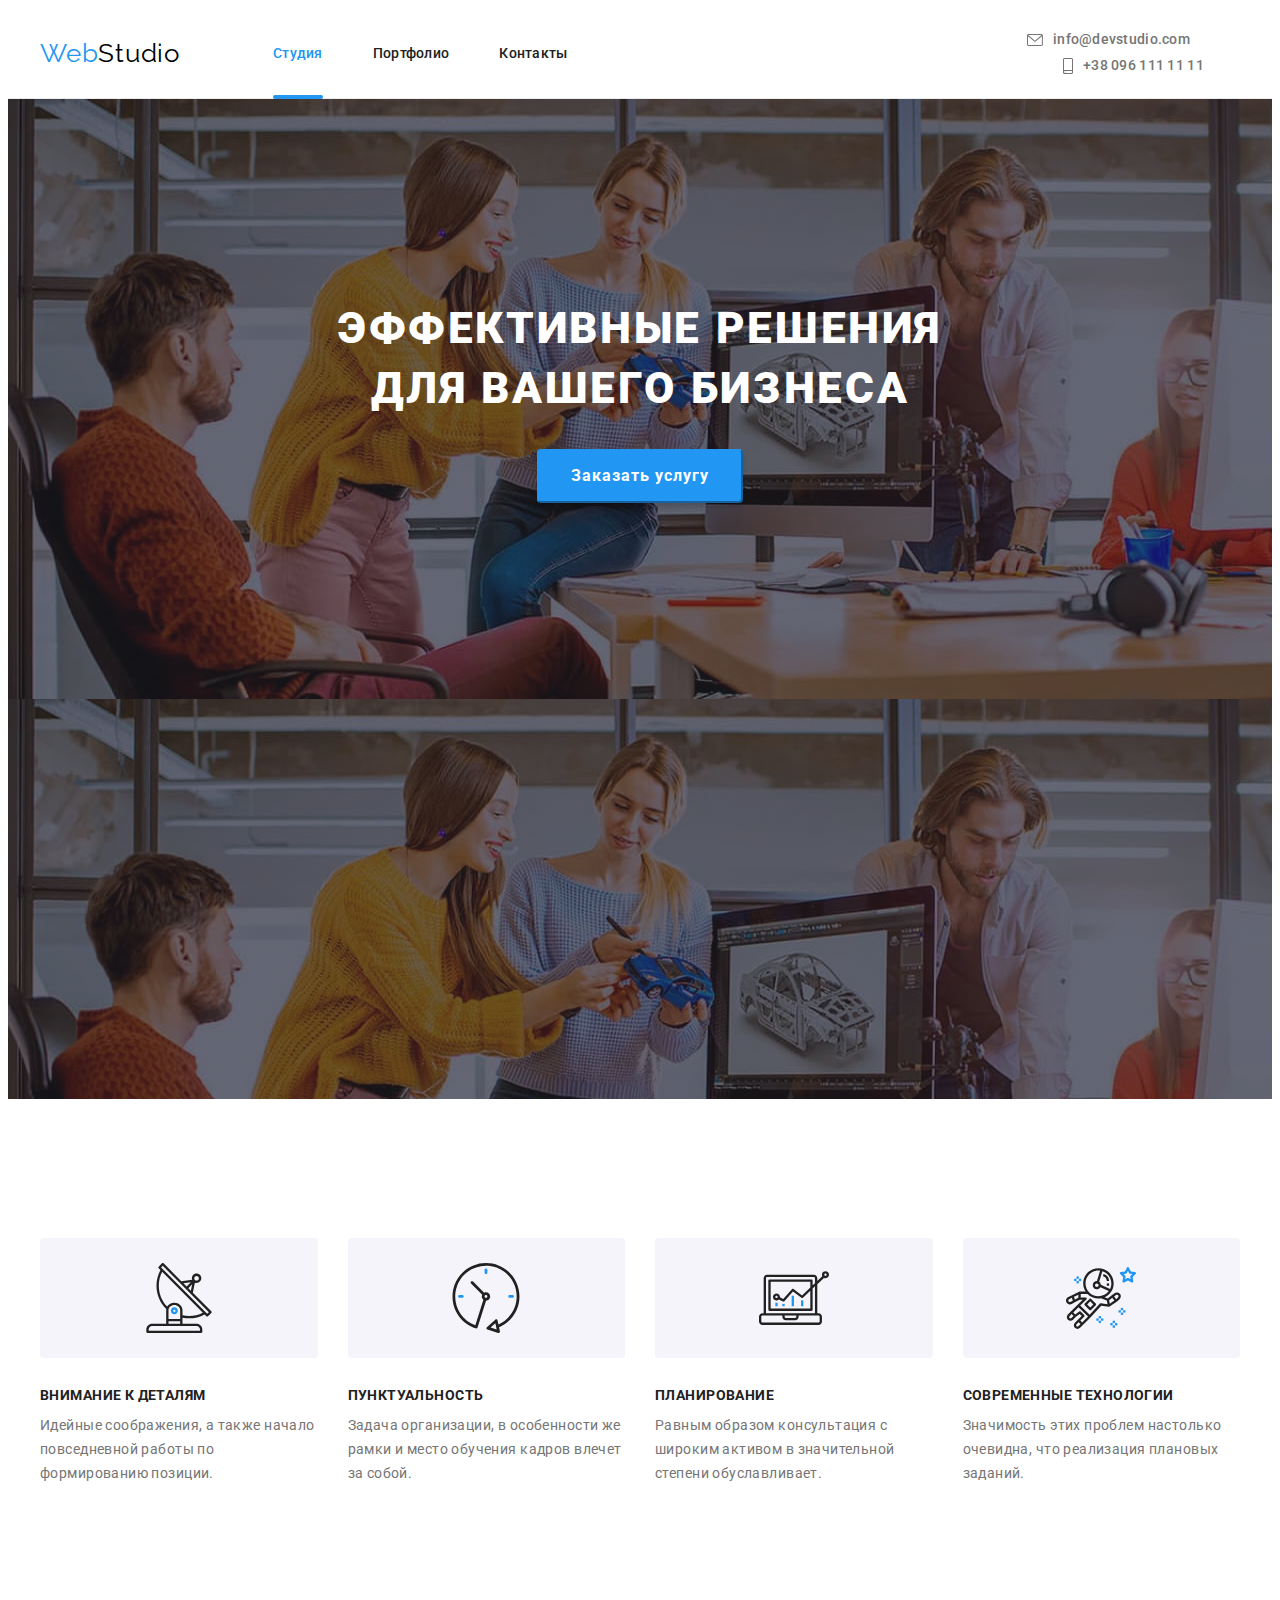
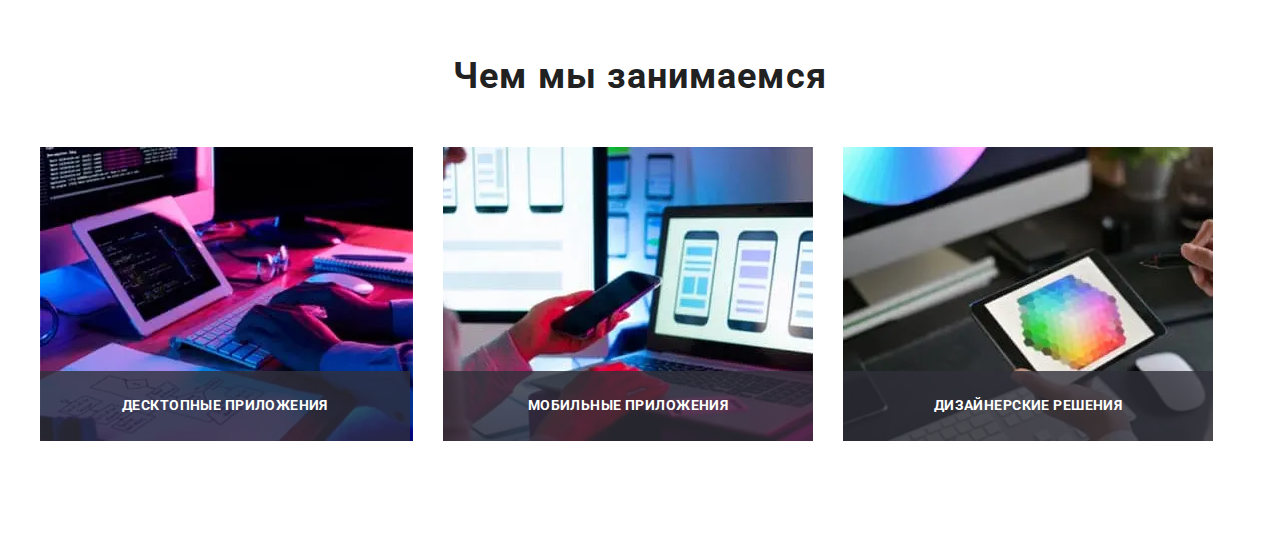
==== commit c463b3b1: "добавляет адаптивные стили хэдэру-активитис" ====
--- a/index.html
+++ b/index.html
@@ -49,7 +49,7 @@
                         +38 096 111 11 11</a>
                 </li>    
             </ul>
-            <button type="button" class="burger__btn is-open" data-menu-button>
+            <button type="button" class="burger__btn" data-menu-button>
                 <svg class="burger__icon" width="40" height="40">
                     <use href="./images/sprite.svg#icon-menu_40px"></use>
                 </svg>
@@ -99,15 +99,15 @@
         </div>
     </header>
     <main>
-       <!--Hero-->
-    <section class="hero__section hero">
+       <!-- Hero -->
+     <section class="hero__section hero">
             <div class="hero__container container">
                 <h1 class="hero__title">Эффективные решения для вашего бизнеса</h1>
                 <button class="hero__btn" type="button" data-modal-open>Заказать услугу</button>
             </div>    
-        </section>
+        </section> 
         <!--Skills-->
-    <section class="skills section">
+     <section class="skills section">
             <div class="skills__container container">
                 <h2 class="visually-hidden">Основные навыки</h2>
                 <ul class="skills__set list">
@@ -153,32 +153,59 @@
                     </li>
                 </ul>
             </div>    
-        </section>
+        </section>  
         <!--what_we_do-->
         <section class="activities">
             <div class="container">
                 <h2 class="section-title">Чем мы занимаемся</h2>
                 <ul class="activities__list list">
                    <li class="activities__item">
-                      <img src="images/img.jpg" 
-                      alt="человек печатает" height="294" width="370">
+                    <picture>
+                        <source srcset="./images/studio/activities/image-01.webp 1x,
+                                        ./images/studio/activities/image-01@2x.webp 2x"
+                          media="(min-width: 1200px)" type="image/webp"/>
+                        <source srcset="./images/studio/activities/image-01.jpg 1x,
+                                        ./images/studio/activities/image-01@2x.jpg 2x"
+                          media="(min-width: 1200px)"/>
+                        <img src="./images/studio/activities/image-01.jpg"
+                             alt="мужчина работает за компьютерным столом"
+                             height="294"/>
+                      </picture>
                       <p class="activities__text">Десктопные приложения</p>
                    </li>
                    <li class="activities__item">
-                      <img src="images/img-1.jpg" 
-                      alt="человек работает со смартфоном" height="294" width="370">
+                    <picture>
+                        <source  srcset="./images/studio/activities/image-02.webp 1x,
+                                         ./images/studio/activities/image-02@2x.webp 2x"
+                          media="(min-width: 1200px)" type="image/webp"/>
+                        <source srcset="./images/studio/activities/image-02.jpg 1x,
+                                        ./images/studio/activities/image-02@2x.jpg 2x"
+                          media="(min-width: 1200px)"/>
+                        <img src="./images/studio/activities/image-02.jpg"  
+                             alt="человек пишет мобильное приложение"  
+                             height="294" />
+                      </picture>
                       <p class="activities__text">Мобильные приложения</p>
                    </li>
                    <li class="activities__item">
-                      <img src="images/img-2.jpg" 
-                      alt="человек рабоатет с планшетом" height="294" width="370">
+                    <picture>
+                        <source srcset="./images/studio/activities/image-03.webp 1x,
+                                        ./images/studio/activities/image-03@2x.webp 2x"
+                          media="(min-width: 1200px)" type="image/webp" />
+                        <source srcset="./images/studio/activities/image-03.jpg 1x,
+                                        ./images/studio/activities/image-03@2x.jpg 2x"
+                          media="(min-width: 1200px)" />
+                        <img src="./images/studio/activities/image-03.jpg"
+                             alt="веб-дизайнер выбирает цвет из палитры"
+                             height="294" />
+                      </picture>
                       <p class="activities__text">Дизайнерские решения</p>
                    </li>
                 </ul>
             </div>    
         </section>
         <!--our team-->
-       <section class="team section">
+   <!--    <section class="team section">
             <div class="container">
                 <h2 class="section-title">Наша команда</h2>
                 <ul class="team__list list">
@@ -388,8 +415,8 @@
               </div>  
         
         </section>
-    </main>
-    <footer class="footer">
+    </main> --> 
+  <!--   <footer class="footer">
         <div class="footer__container container">
             <div class="footer-box">
                <a class="footer-box__logo link" href=""><span class="logo__web">Web</span>Studio</a>
@@ -510,6 +537,7 @@
         </div>
     </div>
     <script src="./js/modal.js"></script>
-    <script src="./js/mobile-menu.js"></script>
+    <script src="./js/mobile-menu.js"></script> --> 
+  </main>  
 </body>
 </html>--- a/css/main.min.css
+++ b/css/main.min.css
@@ -1,2 +1,2 @@
-:root{--main-font: 'Roboto', sans-serif;--secondary-font: 'Raleway', sans-serif;--accent-color: #2196F3}body{font-family:var(--main-font);color:#212121}h1,h2,h3,h4,h5,h6,p{margin:0}ul,ol{margin:0;padding:0}img{display:block;max-width:100%}.link{text-decoration:none}.list{list-style:none}.address{font-style:normal}.visually-hidden{position:absolute !important;clip:rect(1px 1px 1px 1px);clip:rect(1px, 1px, 1px, 1px);padding:0 !important;border:0 !important;height:1px !important;width:1px !important;overflow:hidden}.container{padding-left:15px;padding-right:15px}.header .container{display:flex;align-items:center;justify-content:space-between}@media screen and (min-width: 480px){.container{width:448px;margin:0 auto}}@media screen and (min-width: 768px){.container{width:768px}}@media screen and (min-width: 1200px){.container{width:1200px}}.section{padding-top:94px;padding-bottom:94px}.section-title{font-family:var(--main-font);font-weight:700;font-size:36px;line-height:1.17;text-align:center;letter-spacing:0.03em;color:#212121;margin-bottom:50px}.logo{font-family:var(--secondary-font);font-style:normal;font-weight:400;font-size:26px;line-height:1.19;letter-spacing:0.03em;color:#000;margin-right:93px}.logo__web{color:#2196F3}.social__list{display:flex;align-items:center;justify-content:space-between;margin-top:16px;margin-left:32px;margin-right:32px}.social__link{display:flex;justify-content:center;align-items:center;border-radius:50%;width:44px;height:44px;color:#AFB1B8;transition:background-color 250ms cubic-bezier(0.4, 0, 0.2, 1),color 250ms cubic-bezier(0.4, 0, 0.2, 1)}.social__link:hover,.social__link:focus{background-color:var(--accent-color);color:#FFF}.social__icon{fill:currentColor}.twitter{filter:drop-shadow(0px 4px 4px rgba(0,0,0,0.25))}.facebook{filter:drop-shadow(0px 4px 4px rgba(0,0,0,0.25))}.instagram{filter:drop-shadow(0px 4px 4px rgba(0,0,0,0.25))}.linkedin{filter:drop-shadow(0px 4px 4px rgba(0,0,0,0.25))}.backdrop{position:fixed;top:0;left:0;width:100vw;height:100vh;background-color:rgba(0,0,0,0.5);transition:opacity 250ms cubic-bezier(0.4, 0, 0.2, 1),250ms cubic-bezier(0.4, 0, 0.2, 1)}.modal{position:absolute;top:50%;left:50%;width:528px;height:580px;background-color:#ffffff;box-shadow:0px 1px 3px rgba(0,0,0,0.12),0px 1px 1px rgba(0,0,0,0.14),0px 2px 1px rgba(0,0,0,0.2);border-radius:4px;transform:translate(-50%, -50%);transition:transform 250ms cubic-bezier(0.4, 0, 0.2, 1);padding:40px}.backdrop .is-hidden .modal{transform:translate(-50%, -50%)}.modal__close-btn{position:absolute;top:8px;right:8px;width:30px;height:30px;background:transparent;border:1px solid rgba(0,0,0,0.1);border-radius:50%;cursor:pointer;display:flex;justify-content:center;align-items:center;transition:fill 250ms cubic-bezier(0.4, 0, 0.2, 1)}.modal__close-btn:focus{fill:var(--accent-color)}.is-hidden{opacity:0;visibility:hidden;pointer-events:none}.modal__title{display:flex;font-family:var(--main-font);font-weight:700;font-size:20px;line-height:1.15;text-align:center;letter-spacing:0.03em;color:#212121}.modal-form__field{font-size:12px;line-height:1.16;letter-spacing:0.01em;color:#757575}.modal-form__field:not(:last-child){padding-bottom:10px}.modal-form{display:flex;flex-direction:column;margin-top:12px}.modal-form__input-wrapper{position:relative;display:block;padding-top:4px}.modal-form__input{width:100%;height:40px;border:1px solid rgba(33,33,33,0.2);border-radius:4px;padding-left:42px;transition:border-color 250ms cubic-bezier(0.4, 0, 0.2, 1);cursor:pointer}.modal-form__input:focus{outline:none;border-color:var(--accent-color);fill:var(--accent-color)}.modal-form__icon{position:absolute;top:50%;left:12px;transform:translateY(-50%);display:block;transition:fill 250ms cubic-bezier(0.4, 0, 0.2, 1)}.modal-form__input:focus+.modal-form__icon{fill:var(--accent-color)}.modal-form__message{width:100%;height:120px;border:1px solid rgba(33,33,33,0.2);border-radius:4px;padding:12px 10px;resize:none;margin-top:4px;font-weight:400;font-size:14px;line-height:1.14;letter-spacing:0.01em;color:#000;transition:border-color 250ms cubic-bezier(0.4, 0, 0.2, 1)}.modal-form__message::placeholder{color:rgba(117,117,117,0.5)}.modal-form__message:focus{outline:none;border-color:var(--accent-color)}.modal-form__check-desc{display:flex;align-items:center;margin-top:10px;font-weight:400;font-size:14px;line-height:1.71;letter-spacing:0.03em;color:#757575}.modal-form__check-desc::before{display:block;content:"";width:16px;height:15px;outline:2px solid #000000;cursor:pointer;margin-right:8px;transition:background-color 250ms cubic-bezier(0.4, 0, 0.2, 1),fill 250ms cubic-bezier(0.4, 0, 0.2, 1)}.modal-form__term:checked+.modal-form__check-desc::before{background-image:url(../images/icons/check.svg);background-position:center}.modal-form__term:focus+.modal-form__check-desc::before{box-shadow:0 0 0 1px var(--accent-color);border-radius:2px;background-color:var(--accent-color);background-repeat:no-repeat;outline:none}.modal-form__link{color:var(--accent-color)}.modal-form__btn{align-self:center;min-width:200px;padding:10px 20px;background:var(--accent-color);border-radius:4px;margin-top:30px;box-shadow:0px 4px 4px rgba(0,0,0,0.15);border-color:var(--accent-color);font-weight:700;font-size:16px;line-height:1.87;letter-spacing:0.06em;cursor:pointer;color:#FFFFFF;transition:background-color 250ms cubic-bezier(0.4, 0, 0.2, 1)}.modal-form__btn:hover,.modal-form__btn:focus{background-color:#188CE8}.mobile-menu{display:flex;flex-direction:column;justify-content:space-between;position:fixed;top:0;left:50%;width:100vw;max-width:480px;height:100vh;padding:48px 40px;transform:translateY(-150%) translateX(-50%);transition:transform 250ms cubic-bezier(0.4, 0, 0.2, 1);background-color:#ffffff}.mobile-menu.is-open{transform:translateY(0) translateX(-50%)}.mobile-menu__item{position:relative;font-family:Roboto;font-style:normal;list-style:none;font-weight:500;font-size:40px;line-height:1.18;letter-spacing:0.02em}.mobile-menu__item:not(:first-child){margin-top:32px}.mobile-menu__link{color:#212121;transition-property:color;transition-duration:250ms;transition-timing-function:cubic-bezier(0.4, 0, 0.2, 1)}.mobile-menu__link-current{color:var(--accent-color);border-bottom:4px solid var(--accent-color);border-radius:2px}.mobile-menu__btn{position:absolute;top:10px;right:15px;background:transparent;border:none;padding:0;cursor:pointer}.mobile-menu__btn:hover{fill:var(--accent-color);outline:none}.mobile-menu__btn-icon{display:block}.mobile-contacts__list{margin-top:302px}.mobile-contacts__item:first-child a{font-family:Roboto;font-style:normal;font-weight:500;font-size:34px;line-height:1.18;letter-spacing:0.02em;color:var(--accent-color);margin-bottom:32px}.mobile-contacts__item:last-child a{font-family:Roboto;font-style:normal;font-weight:500;font-size:24px;line-height:1.17;letter-spacing:0.02em;color:#212121}.mobile-contacts__item:first-child{margin-bottom:32px}.mobile-contacts-link{transition:color 250ms cubic-bezier(0.4, 0, 0.2, 1),fill 250ms cubic-bezier(0.4, 0, 0.2, 1)}.mobile-social__list{display:flex;justify-content:flex-start;margin-top:64px;margin-bottom:48px}.mobile-social__link{position:relative;padding-left:10px;padding-right:10px}.mobile-social__item{border-right:1px solid rgba(33,33,33,0.2)}.mobile-social__item:last-child{border-right:none}.mobile-social__link{font-family:Roboto;font-style:normal;font-weight:500;font-size:18px;line-height:1.22;letter-spacing:0.02em;color:var(--accent-color)}.header{padding-top:16px;padding-bottom:16px;border-bottom:1px;color:#ECECEC}.navigation__list{display:none}.information__list{display:none}.burger__btn{border:none;background-color:transparent;padding:0;cursor:pointer}.burger__btn:hover{fill:var(--accent-color);outline:none}@media screen and (min-width: 768px){.burger__btn{display:none}.mobile-menu{display:none}.header{display:flex;align-items:center;padding-top:21px;padding-bottom:21px;border-bottom:1px solid #ececec;background-color:#ffffff}}@media screen and (min-width: 1200px){.header{padding-top:24px;padding-bottom:24px}}.hero__section{background-color:#2F303A;background-image:linear-gradient(rgba(47,48,58,0.4), rgba(47,48,58,0.4)),url(../images/bg.jpg);background-repeat:no-repeat;background-size:cover}.hero{max-width:1600px;margin:0 auto}.hero__container{display:flex;align-items:center;flex-direction:column;padding-bottom:200px;padding-top:200px}.hero__title{font-family:var(--main-font);font-weight:900;font-size:44px;line-height:1.36;text-align:center;letter-spacing:0.06em;text-transform:uppercase;display:flex;align-items:center;margin-bottom:30px;width:696px;color:#FFFFFF}.hero__btn{font-family:var(--main-font);font-style:normal;font-weight:700;font-size:16px;line-height:1.87;display:flex;text-align:center;letter-spacing:0.06em;cursor:pointer;color:#FFF;background-color:#2196F3;padding:10px 32px;min-width:200px;left:700px;top:430px;margin:auto;border-radius:4px;border-color:var(--accent-color);box-shadow:0px 4px 4px rgba(0,0,0,0.15)}.skills__container{display:flex}.skills__set{display:flex;justify-content:space-between}.skills__list:not(:last-child){margin-right:30px}.skills__box{display:flex;align-items:center;justify-content:center;width:270px;height:120px;background-color:#F5F4FA;margin-bottom:30px;border-radius:4px}.skills__title{font-family:var(--main-font);font-weight:700;font-size:14px;line-height:1.14;letter-spacing:0.03em;text-transform:uppercase;margin-bottom:10px;color:#212121}.skills__text{font-size:14px;line-height:1.71;letter-spacing:0.03em;color:#757575}.activities{padding-bottom:94px}.activities__list{display:flex}.activities__item{position:relative}.activities__item:not(:last-child){margin-right:30px}.activities__text{position:absolute;width:370px;background-color:rgba(47,48,58,0.8);bottom:0;color:#FFF;text-align:center;font-family:var(--main-font);font-weight:700;font-size:14px;line-height:1.14;letter-spacing:0.03em;text-transform:uppercase;padding-top:27px;padding-bottom:27px}.team{background-color:#F5F4FA}.team__list{display:flex;flex-wrap:wrap;margin-left:-30px;margin-top:-30px}.team__item{background-color:#FFF;flex-basis:calc(100% / 4 - 30px);margin-left:30px;margin-top:30px;box-shadow:0px 1px 3px rgba(0,0,0,0.12),0px 1px 1px rgba(0,0,0,0.14),0px 2px 1px rgba(0,0,0,0.2);border-radius:0px 0px 4px 4px}.team__box{padding-top:30px;padding-bottom:30px}.team__title{font-family:var(--main-font);font-weight:500;font-size:16px;line-height:1.19;text-align:center;letter-spacing:0.03em;color:#212121;margin-bottom:10px}.team__text{font-family:var(--main-font);font-size:16px;line-height:1.19;text-align:center;letter-spacing:0.03em;color:#757575}.clients__list{display:flex;align-items:center;justify-content:space-between}.clients__link{display:flex;align-items:center;justify-content:center;border:1px solid #AFB1B8;box-sizing:border-box;border-radius:4px;width:170px;height:90px;color:#AFB1B8;cursor:pointer;transition:border-color 250ms cubic-bezier(0.4, 0, 0.2, 1)}.clients__link:hover,.clients__link:focus{border-color:var(--accent-color)}.clients__icon{fill:currentColor;transition:fill 250ms cubic-bezier(0.4, 0, 0.2, 1)}.clients__link:hover .clients__icon,.clients__link:focus .clients__icon{fill:var(--accent-color)}.footer{background-color:#2F303A;padding-top:60px;padding-bottom:60px}.footer__container{display:flex;align-items:baseline}.footer-box__logo{display:flex;flex-direction:column;display:block;font-family:var(--secondary-font);font-style:normal;font-weight:700;font-size:26px;line-height:1.19;letter-spacing:0.03em;color:#fff;margin-bottom:20px}.address__item{margin-bottom:9px}.address__map{font-family:var(--main-font);font-style:normal;font-size:14px;line-height:1.71;letter-spacing:0.03em;color:#FFFFFF}.address__link{font-family:var(--main-font);font-style:normal;font-size:14px;line-height:1.71;letter-spacing:0.03em;color:rgba(255,255,255,0.6)}.footer-social__container{display:flex;flex-direction:column;width:206px;margin-left:70px}.footer__list{display:flex;align-items:center;justify-content:space-between;margin-top:20px;width:206px;height:44px}.footer__title{font-family:var(--main-font);font-style:normal;font-weight:700;font-size:14px;line-height:1.14;letter-spacing:0.03em;text-transform:uppercase;color:#FFFFFF}.footer__item{display:flex;align-items:center;justify-content:center}.footer__link{display:flex;justify-content:center;align-items:center;border-radius:50%;width:44px;height:44px;color:#fff;background:rgba(255,255,255,0.1);transition:background-color 250ms cubic-bezier(0.4, 0, 0.2, 1),color 250ms cubic-bezier(0.4, 0, 0.2, 1)}.footer__link:hover,.footer__link:focus{background-color:var(--accent-color);color:#FFF}.footer__icon{fill:currentColor}.footer-form__container{display:flex;flex-direction:column;width:570px;margin-left:93px}.footer-form{display:flex}.footer__mail-input{height:50px;width:358px;padding:16px 15px;border:1px solid rgba(255,255,255,0.3);filter:drop-shadow(0px 4px 4px rgba(0,0,0,0.15));border-radius:4px;background:transparent;color:var(--primary-white-color);font-weight:400;font-size:16px;line-height:1.25;display:flex;align-items:center;letter-spacing:0.03em;color:rgba(255,255,255,0.6);margin-top:20px}.footer__mail-input:focus{outline:none}.footer__btn{display:flex;align-items:center;justify-content:center;background:#2196F3;box-shadow:0px 4px 4px rgba(0,0,0,0.15);border-radius:4px;margin-left:12px;margin-top:20px;width:200px;height:50px;border-color:var(--accent-color);font-weight:700;font-size:16px;line-height:1.87;text-align:center;letter-spacing:0.06em;color:#FFFFFF}.footer-form__icon{margin-left:10px}.menu-nav{text-align:center}.filters__list{display:flex;justify-content:center;margin-left:auto;margin-right:auto;margin-bottom:54px}.filters__item{min-width:73px}.filters__item:not(:last-child){margin-right:8px}.filters__btn{font-family:var(--main-font);font-weight:500;font-size:16px;line-height:1.62;text-align:center;letter-spacing:0.03em;cursor:pointer;padding:6px 22px;color:#212121;border:none;border-radius:4px;background:#F5F4FA;transition:background-color 250ms cubic-bezier(0.4, 0, 0.2, 1),color 250ms cubic-bezier(0.4, 0, 0.2, 1)}.filters__btn:hover,.filters__btn:focus{background-color:var(--accent-color);color:#fff;box-shadow:0px 3px 1px rgba(0,0,0,0.1),0px 1px 2px rgba(0,0,0,0.08),0px 2px 2px rgba(0,0,0,0.12);border-radius:4px}.projects__list{display:flex;justify-content:start;flex-wrap:wrap;margin-left:-30px;margin-top:-30px}.projects__item{flex-basis:calc(100% / 3 - 30px);margin-left:30px;margin-top:30px}.projects__item:hover,.projects__item:focus{background:#FFFFFF;box-sizing:border-box;box-shadow:0px 1px 1px rgba(0,0,0,0.12),0px 4px 4px rgba(0,0,0,0.06),1px 4px 6px rgba(0,0,0,0.16);cursor:pointer}.projects__link:hover .projects__overlay,.projects__link:focus .projects__overlay{transform:translateY(-100%)}.projects__overlay{font-family:var(--main-font);font-weight:400;font-size:18px;line-height:1.55;letter-spacing:0.03em;color:#FFFFFF;background-color:rgba(33,150,243,0.9);padding:63px 24px;text-align:start;position:absolute;top:0;left:0;height:100%;transform:translateY(100%);transition:transform 250ms cubic-bezier(0.4, 0, 0.2, 1)}.projects__item:hover .projects__overlay,.projects__item:focus .projects__overlay{transform:translateY(0%)}.projects__overlay-box{position:relative;overflow:hidden}.projects__box{padding:20px 24px;border:1px solid #EEEEEE}.projects__title{font-family:var(--main-font);font-weight:700;font-size:18px;line-height:2;letter-spacing:0.06em;text-align:start;color:#212121}.projects__text{font-size:16px;line-height:1.87;letter-spacing:0.03em;text-align:start;color:#757575}
+:root{--main-font: 'Roboto', sans-serif;--secondary-font: 'Raleway', sans-serif;--accent-color: #2196F3}body{font-family:var(--main-font);color:#212121}h1,h2,h3,h4,h5,h6,p{margin:0}ul,ol{margin:0;padding:0}img{display:block;max-width:100%}.link{text-decoration:none}.list{list-style:none}.address{font-style:normal}.visually-hidden{position:absolute !important;clip:rect(1px 1px 1px 1px);clip:rect(1px, 1px, 1px, 1px);padding:0 !important;border:0 !important;height:1px !important;width:1px !important;overflow:hidden}.container{padding-left:15px;padding-right:15px}.header .container{display:flex;align-items:center;justify-content:space-between}@media screen and (min-width: 480px){.container{width:448px;margin:0 auto}}@media screen and (min-width: 768px){.container{width:768px}}@media screen and (min-width: 1200px){.container{width:1200px}}.section{padding-top:94px;padding-bottom:94px}.section-title{font-family:var(--main-font);font-weight:700;font-size:36px;line-height:1.17;text-align:center;letter-spacing:0.03em;color:#212121;margin-bottom:50px}.logo{font-family:var(--secondary-font);font-style:normal;font-weight:400;font-size:26px;line-height:1.19;letter-spacing:0.03em;color:#000;margin-right:93px}.logo__web{color:#2196F3}.social__list{display:flex;align-items:center;justify-content:space-between;margin-top:16px;margin-left:32px;margin-right:32px}.social__link{display:flex;justify-content:center;align-items:center;border-radius:50%;width:44px;height:44px;color:#AFB1B8;transition:background-color 250ms cubic-bezier(0.4, 0, 0.2, 1),color 250ms cubic-bezier(0.4, 0, 0.2, 1)}.social__link:hover,.social__link:focus{background-color:var(--accent-color);color:#FFF}.social__icon{fill:currentColor}.twitter{filter:drop-shadow(0px 4px 4px rgba(0,0,0,0.25))}.facebook{filter:drop-shadow(0px 4px 4px rgba(0,0,0,0.25))}.instagram{filter:drop-shadow(0px 4px 4px rgba(0,0,0,0.25))}.linkedin{filter:drop-shadow(0px 4px 4px rgba(0,0,0,0.25))}.backdrop{position:fixed;top:0;left:0;width:100vw;height:100vh;background-color:rgba(0,0,0,0.5);transition:opacity 250ms cubic-bezier(0.4, 0, 0.2, 1),250ms cubic-bezier(0.4, 0, 0.2, 1)}.modal{position:absolute;top:50%;left:50%;width:528px;height:580px;background-color:#ffffff;box-shadow:0px 1px 3px rgba(0,0,0,0.12),0px 1px 1px rgba(0,0,0,0.14),0px 2px 1px rgba(0,0,0,0.2);border-radius:4px;transform:translate(-50%, -50%);transition:transform 250ms cubic-bezier(0.4, 0, 0.2, 1);padding:40px}.backdrop .is-hidden .modal{transform:translate(-50%, -50%)}.modal__close-btn{position:absolute;top:8px;right:8px;width:30px;height:30px;background:transparent;border:1px solid rgba(0,0,0,0.1);border-radius:50%;cursor:pointer;display:flex;justify-content:center;align-items:center;transition:fill 250ms cubic-bezier(0.4, 0, 0.2, 1)}.modal__close-btn:focus{fill:var(--accent-color)}.is-hidden{opacity:0;visibility:hidden;pointer-events:none}.modal__title{display:flex;font-family:var(--main-font);font-weight:700;font-size:20px;line-height:1.15;text-align:center;letter-spacing:0.03em;color:#212121}.modal-form__field{font-size:12px;line-height:1.16;letter-spacing:0.01em;color:#757575}.modal-form__field:not(:last-child){padding-bottom:10px}.modal-form{display:flex;flex-direction:column;margin-top:12px}.modal-form__input-wrapper{position:relative;display:block;padding-top:4px}.modal-form__input{width:100%;height:40px;border:1px solid rgba(33,33,33,0.2);border-radius:4px;padding-left:42px;transition:border-color 250ms cubic-bezier(0.4, 0, 0.2, 1);cursor:pointer}.modal-form__input:focus{outline:none;border-color:var(--accent-color);fill:var(--accent-color)}.modal-form__icon{position:absolute;top:50%;left:12px;transform:translateY(-50%);display:block;transition:fill 250ms cubic-bezier(0.4, 0, 0.2, 1)}.modal-form__input:focus+.modal-form__icon{fill:var(--accent-color)}.modal-form__message{width:100%;height:120px;border:1px solid rgba(33,33,33,0.2);border-radius:4px;padding:12px 10px;resize:none;margin-top:4px;font-weight:400;font-size:14px;line-height:1.14;letter-spacing:0.01em;color:#000;transition:border-color 250ms cubic-bezier(0.4, 0, 0.2, 1)}.modal-form__message::placeholder{color:rgba(117,117,117,0.5)}.modal-form__message:focus{outline:none;border-color:var(--accent-color)}.modal-form__check-desc{display:flex;align-items:center;margin-top:10px;font-weight:400;font-size:14px;line-height:1.71;letter-spacing:0.03em;color:#757575}.modal-form__check-desc::before{display:block;content:"";width:16px;height:15px;outline:2px solid #000000;cursor:pointer;margin-right:8px;transition:background-color 250ms cubic-bezier(0.4, 0, 0.2, 1),fill 250ms cubic-bezier(0.4, 0, 0.2, 1)}.modal-form__term:checked+.modal-form__check-desc::before{background-image:url(../images/icons/check.svg);background-position:center}.modal-form__term:focus+.modal-form__check-desc::before{box-shadow:0 0 0 1px var(--accent-color);border-radius:2px;background-color:var(--accent-color);background-repeat:no-repeat;outline:none}.modal-form__link{color:var(--accent-color)}.modal-form__btn{align-self:center;min-width:200px;padding:10px 20px;background:var(--accent-color);border-radius:4px;margin-top:30px;box-shadow:0px 4px 4px rgba(0,0,0,0.15);border-color:var(--accent-color);font-weight:700;font-size:16px;line-height:1.87;letter-spacing:0.06em;cursor:pointer;color:#FFFFFF;transition:background-color 250ms cubic-bezier(0.4, 0, 0.2, 1)}.modal-form__btn:hover,.modal-form__btn:focus{background-color:#188CE8}.mobile-menu{display:flex;flex-direction:column;justify-content:space-between;position:fixed;top:0;left:50%;width:100vw;max-width:480px;height:100vh;padding:48px 40px;transform:translateY(-150%) translateX(-50%);transition:transform 250ms cubic-bezier(0.4, 0, 0.2, 1);background-color:#ffffff}.mobile-menu.is-open{transform:translateY(0) translateX(-50%)}.mobile-menu__item{position:relative;font-family:Roboto;font-style:normal;list-style:none;font-weight:500;font-size:40px;line-height:1.18;letter-spacing:0.02em}.mobile-menu__item:not(:first-child){margin-top:32px}.mobile-menu__link{color:#212121;transition-property:color;transition-duration:250ms;transition-timing-function:cubic-bezier(0.4, 0, 0.2, 1)}.mobile-menu__link-current{color:var(--accent-color);border-bottom:4px solid var(--accent-color);border-radius:2px}.mobile-menu__btn{position:absolute;top:10px;right:15px;background:transparent;border:none;padding:0;cursor:pointer}.mobile-menu__btn:hover{fill:var(--accent-color);outline:none}.mobile-menu__btn-icon{display:block}.mobile-contacts__list{margin-top:302px}.mobile-contacts__item:first-child a{font-family:Roboto;font-style:normal;font-weight:500;font-size:34px;line-height:1.18;letter-spacing:0.02em;color:var(--accent-color);margin-bottom:32px}.mobile-contacts__item:last-child a{font-family:Roboto;font-style:normal;font-weight:500;font-size:24px;line-height:1.17;letter-spacing:0.02em;color:#212121}.mobile-contacts__item:first-child{margin-bottom:32px}.mobile-contacts-link{transition:color 250ms cubic-bezier(0.4, 0, 0.2, 1),fill 250ms cubic-bezier(0.4, 0, 0.2, 1)}.mobile-social__list{display:flex;justify-content:flex-start;margin-top:64px;margin-bottom:48px}.mobile-social__link{position:relative;padding-left:10px;padding-right:10px}.mobile-social__item{border-right:1px solid rgba(33,33,33,0.2)}.mobile-social__item:last-child{border-right:none}.mobile-social__link{font-family:Roboto;font-style:normal;font-weight:500;font-size:18px;line-height:1.22;letter-spacing:0.02em;color:var(--accent-color)}.header{padding-top:16px;padding-bottom:16px;border-bottom:1px;color:#ECECEC}.navigation__list{display:none}.information__list{display:none}.burger__btn{border:none;background-color:transparent;padding:0;cursor:pointer}.burger__btn:hover{fill:var(--accent-color);outline:none}@media screen and (min-width: 768px){.burger__btn{display:none}.mobile-menu{display:none}.header{display:flex;align-items:center;padding-top:21px;padding-bottom:21px;border-bottom:1px solid #ececec;background-color:#ffffff}}@media screen and (min-width: 1200px){.header{padding-top:24px;padding-bottom:24px}}.navigation{display:flex;align-items:center}@media screen and (min-width: 768px){.navigation__list{display:flex;align-items:center}.navigation__item:not(:last-child){margin-right:50px}.navigation__item .current::after{content:'';position:absolute;width:100%;height:4px;left:0;bottom:-32px;background:#2196F3;border-radius:2px}.navigation__studio-link{font-family:var(--main-font);font-style:normal;font-weight:500;font-size:14px;line-height:1.14;letter-spacing:0.02em;color:#212121;cursor:pointer;transition:color 250ms cubic-bezier(0.4, 0, 0.2, 1);position:relative}.navigation__studio-link:hover,.navigation__studio-link:focus{color:var(--accent-color)}.list .navigation__studio-link.current{color:var(--accent-color)}.navigation__link{font-family:var(--main-font);font-style:normal;font-weight:500;font-size:14px;line-height:1.14;letter-spacing:0.02em;color:#212121;transition:color 250ms cubic-bezier(0.4, 0, 0.2, 1);position:relative}.navigation__link:hover,.navigation__link:focus{color:var(--accent-color)}.information__list{display:flex;align-items:flex-start;margin-left:auto;flex-direction:column}.information__item:not(:last-child){margin-bottom:10px}.information__link{display:flex;align-items:center;justify-content:center;font-family:var(--main-font);font-style:normal;font-weight:500;font-size:12px;line-height:1.17;letter-spacing:0.02em;color:#757575;transition:color 250ms cubic-bezier(0.4, 0, 0.2, 1)}.information__link:hover,.information__link:focus{color:#2196F3}.information__icon{display:flex;align-items:center;margin-right:10px;fill:currentColor}}@media screen and (min-width: 1200px){.navigation__list{display:flex;align-items:center}.navigation__item:not(:last-child){margin-right:50px}.navigation__item .current::after{content:'';position:absolute;width:100%;height:4px;left:0;bottom:-38px;background:#2196F3;border-radius:2px}.navigation__studio-link{font-family:var(--main-font);font-style:normal;font-weight:500;font-size:14px;line-height:1.14;letter-spacing:0.02em;color:#212121;cursor:pointer;transition:color 250ms cubic-bezier(0.4, 0, 0.2, 1);position:relative}.navigation__studio-link:hover,.navigation__studio-link:focus{color:var(--accent-color)}.list .navigation__studio-link.current{color:var(--accent-color)}.navigation__link{font-family:var(--main-font);font-style:normal;font-weight:500;font-size:14px;line-height:1.14;letter-spacing:0.02em;color:#212121;transition:color 250ms cubic-bezier(0.4, 0, 0.2, 1);position:relative}.navigation__link:hover,.navigation__link:focus{color:var(--accent-color)}.information__list{display:flex;align-items:center;margin-left:auto}.information__item:not(:last-child){margin-right:50px}.information__link{display:flex;align-items:center;justify-content:center;font-family:var(--main-font);font-style:normal;font-weight:500;font-size:14px;line-height:1.14;letter-spacing:0.02em;color:#757575;transition:color 250ms cubic-bezier(0.4, 0, 0.2, 1)}.information__link:hover,.information__link:focus{color:#2196F3}.information__icon{display:flex;align-items:center;margin-right:10px;fill:currentColor}}.hero__title{font-weight:900;font-size:26px;line-height:1.62;letter-spacing:0.06em;text-transform:uppercase;text-align:center;margin:0 auto;margin-bottom:30px;color:#FFFFFF}.hero__btn{font-family:var(--main-font);font-style:normal;font-weight:700;font-size:16px;line-height:1.87;display:flex;text-align:center;letter-spacing:0.06em;cursor:pointer;color:#FFF;background-color:#2196F3;padding:10px 32px;min-width:200px;left:700px;top:430px;margin:auto;border-radius:4px;border-color:var(--accent-color);box-shadow:0px 4px 4px rgba(0,0,0,0.15)}.hero__btn:hover,.hero__btn:focus{background-color:#188ce8}@media screen and (max-width: 767px){.hero__section{background-image:linear-gradient(rgba(47,48,58,0.4), rgba(47,48,58,0.4)),url("../images/bg/hero-mobile.jpg");background-repeat:no-repeat;background-size:cover}}@media screen and (max-width: 767px) and (min-device-pixel-ratio: 2), screen and (max-width: 767px) and (min-resolution: 192dpi), screen and (max-width: 767px) and (min-resolution: 2dppx){.hero__section{background-image:url("../images/bg/hero-mobile@2x.jpg")}}@media screen and (max-width: 767px){.hero__title{max-width:360px}.hero__container{display:flex;align-items:center;flex-direction:column;padding-bottom:118px;padding-top:118px}}@media screen and (min-width: 768px){.hero__section{background-image:linear-gradient(rgba(47,48,58,0.4), rgba(47,48,58,0.4)),url("../images/bg/hero-tablet.jpg")}}@media screen and (min-width: 768px) and (min-device-pixel-ratio: 2), screen and (min-width: 768px) and (min-resolution: 192dpi), screen and (min-width: 768px) and (min-resolution: 2dppx){.hero__section{background-image:url("../images/bg/hero-tablet@2x.jpg")}}@media screen and (min-width: 768px){.hero__title{max-width:360px}}@media screen and (min-width: 1200px){.hero__section{padding-top:200px;padding-bottom:200px;min-height:600px;max-width:1600px;background-image:linear-gradient(rgba(47,48,58,0.4), rgba(47,48,58,0.4)),url("../images/bg/hero.jpg")}}@media screen and (min-width: 1200px) and (min-device-pixel-ratio: 2), screen and (min-width: 1200px) and (min-resolution: 192dpi), screen and (min-width: 1200px) and (min-resolution: 2dppx){.hero__section{background-image:url("../images/bg/hero@2x.jpg")}}@media screen and (min-width: 1200px){.hero__title{max-width:696px;font-size:44px;line-height:1.36}}.skills__container{padding-top:45px;padding-bottom:45px}.skills__box{display:flex;align-items:center;justify-content:center;height:120px;border-radius:4px;margin-bottom:30px;background-color:#F5F4FA;min-width:100%}.skills__set{display:flex;flex-wrap:wrap;margin:-15px}.skills__list{justify-content:center;margin:15px}.skills__title{font-family:var(--main-font);font-weight:700;font-size:14px;line-height:1.14;letter-spacing:0.03em;text-transform:uppercase;margin-bottom:10px;color:#212121;text-align:center}.skills__text{font-size:14px;line-height:1.71;letter-spacing:0.03em;color:#757575;margin-bottom:30px}@media screen and (min-width: 768px){.skills__list{flex-basis:calc((100% / 2 - 30px))}.skills__title{text-align:start}}@media screen and (min-width: 1200px){.skills__set{display:flex;justify-content:space-between}.skills__list{flex-basis:calc((100% / 4 - 30px))}.skills__box{width:270px;height:120px;margin-bottom:30px}}@media screen and (min-width: 1200px){.activities{padding-bottom:94px}.activities__list{display:flex}.activities__item{position:relative}.activities__item:not(:last-child){margin-right:30px}.activities__text{position:absolute;width:370px;background-color:rgba(47,48,58,0.8);bottom:0;color:#FFF;text-align:center;font-family:var(--main-font);font-weight:700;font-size:14px;line-height:1.14;letter-spacing:0.03em;text-transform:uppercase;padding-top:27px;padding-bottom:27px}}.team{background-color:#F5F4FA}.team__list{display:flex;flex-wrap:wrap;margin-left:-30px;margin-top:-30px}.team__item{background-color:#FFF;flex-basis:calc(100% / 4 - 30px);margin-left:30px;margin-top:30px;box-shadow:0px 1px 3px rgba(0,0,0,0.12),0px 1px 1px rgba(0,0,0,0.14),0px 2px 1px rgba(0,0,0,0.2);border-radius:0px 0px 4px 4px}.team__box{padding-top:30px;padding-bottom:30px}.team__title{font-family:var(--main-font);font-weight:500;font-size:16px;line-height:1.19;text-align:center;letter-spacing:0.03em;color:#212121;margin-bottom:10px}.team__text{font-family:var(--main-font);font-size:16px;line-height:1.19;text-align:center;letter-spacing:0.03em;color:#757575}.clients__list{display:flex;align-items:center;justify-content:space-between}.clients__link{display:flex;align-items:center;justify-content:center;border:1px solid #AFB1B8;box-sizing:border-box;border-radius:4px;width:170px;height:90px;color:#AFB1B8;cursor:pointer;transition:border-color 250ms cubic-bezier(0.4, 0, 0.2, 1)}.clients__link:hover,.clients__link:focus{border-color:var(--accent-color)}.clients__icon{fill:currentColor;transition:fill 250ms cubic-bezier(0.4, 0, 0.2, 1)}.clients__link:hover .clients__icon,.clients__link:focus .clients__icon{fill:var(--accent-color)}.footer{background-color:#2F303A;padding-top:60px;padding-bottom:60px}.footer__container{display:flex;align-items:baseline}.footer-box__logo{display:flex;flex-direction:column;display:block;font-family:var(--secondary-font);font-style:normal;font-weight:700;font-size:26px;line-height:1.19;letter-spacing:0.03em;color:#fff;margin-bottom:20px}.address__item{margin-bottom:9px}.address__map{font-family:var(--main-font);font-style:normal;font-size:14px;line-height:1.71;letter-spacing:0.03em;color:#FFFFFF}.address__link{font-family:var(--main-font);font-style:normal;font-size:14px;line-height:1.71;letter-spacing:0.03em;color:rgba(255,255,255,0.6)}.footer-social__container{display:flex;flex-direction:column;width:206px;margin-left:70px}.footer__list{display:flex;align-items:center;justify-content:space-between;margin-top:20px;width:206px;height:44px}.footer__title{font-family:var(--main-font);font-style:normal;font-weight:700;font-size:14px;line-height:1.14;letter-spacing:0.03em;text-transform:uppercase;color:#FFFFFF}.footer__item{display:flex;align-items:center;justify-content:center}.footer__link{display:flex;justify-content:center;align-items:center;border-radius:50%;width:44px;height:44px;color:#fff;background:rgba(255,255,255,0.1);transition:background-color 250ms cubic-bezier(0.4, 0, 0.2, 1),color 250ms cubic-bezier(0.4, 0, 0.2, 1)}.footer__link:hover,.footer__link:focus{background-color:var(--accent-color);color:#FFF}.footer__icon{fill:currentColor}.footer-form__container{display:flex;flex-direction:column;width:570px;margin-left:93px}.footer-form{display:flex}.footer__mail-input{height:50px;width:358px;padding:16px 15px;border:1px solid rgba(255,255,255,0.3);filter:drop-shadow(0px 4px 4px rgba(0,0,0,0.15));border-radius:4px;background:transparent;color:var(--primary-white-color);font-weight:400;font-size:16px;line-height:1.25;display:flex;align-items:center;letter-spacing:0.03em;color:rgba(255,255,255,0.6);margin-top:20px}.footer__mail-input:focus{outline:none}.footer__btn{display:flex;align-items:center;justify-content:center;background:#2196F3;box-shadow:0px 4px 4px rgba(0,0,0,0.15);border-radius:4px;margin-left:12px;margin-top:20px;width:200px;height:50px;border-color:var(--accent-color);font-weight:700;font-size:16px;line-height:1.87;text-align:center;letter-spacing:0.06em;color:#FFFFFF}.footer-form__icon{margin-left:10px}.menu-nav{text-align:center}.filters__list{display:flex;justify-content:center;margin-left:auto;margin-right:auto;margin-bottom:54px}.filters__item{min-width:73px}.filters__item:not(:last-child){margin-right:8px}.filters__btn{font-family:var(--main-font);font-weight:500;font-size:16px;line-height:1.62;text-align:center;letter-spacing:0.03em;cursor:pointer;padding:6px 22px;color:#212121;border:none;border-radius:4px;background:#F5F4FA;transition:background-color 250ms cubic-bezier(0.4, 0, 0.2, 1),color 250ms cubic-bezier(0.4, 0, 0.2, 1)}.filters__btn:hover,.filters__btn:focus{background-color:var(--accent-color);color:#fff;box-shadow:0px 3px 1px rgba(0,0,0,0.1),0px 1px 2px rgba(0,0,0,0.08),0px 2px 2px rgba(0,0,0,0.12);border-radius:4px}.projects__list{display:flex;justify-content:start;flex-wrap:wrap;margin-left:-30px;margin-top:-30px}.projects__item{flex-basis:calc(100% / 3 - 30px);margin-left:30px;margin-top:30px}.projects__item:hover,.projects__item:focus{background:#FFFFFF;box-sizing:border-box;box-shadow:0px 1px 1px rgba(0,0,0,0.12),0px 4px 4px rgba(0,0,0,0.06),1px 4px 6px rgba(0,0,0,0.16);cursor:pointer}.projects__link:hover .projects__overlay,.projects__link:focus .projects__overlay{transform:translateY(-100%)}.projects__overlay{font-family:var(--main-font);font-weight:400;font-size:18px;line-height:1.55;letter-spacing:0.03em;color:#FFFFFF;background-color:rgba(33,150,243,0.9);padding:63px 24px;text-align:start;position:absolute;top:0;left:0;height:100%;transform:translateY(100%);transition:transform 250ms cubic-bezier(0.4, 0, 0.2, 1)}.projects__item:hover .projects__overlay,.projects__item:focus .projects__overlay{transform:translateY(0%)}.projects__overlay-box{position:relative;overflow:hidden}.projects__box{padding:20px 24px;border:1px solid #EEEEEE}.projects__title{font-family:var(--main-font);font-weight:700;font-size:18px;line-height:2;letter-spacing:0.06em;text-align:start;color:#212121}.projects__text{font-size:16px;line-height:1.87;letter-spacing:0.03em;text-align:start;color:#757575}
 /*# sourceMappingURL=main.min.css.map */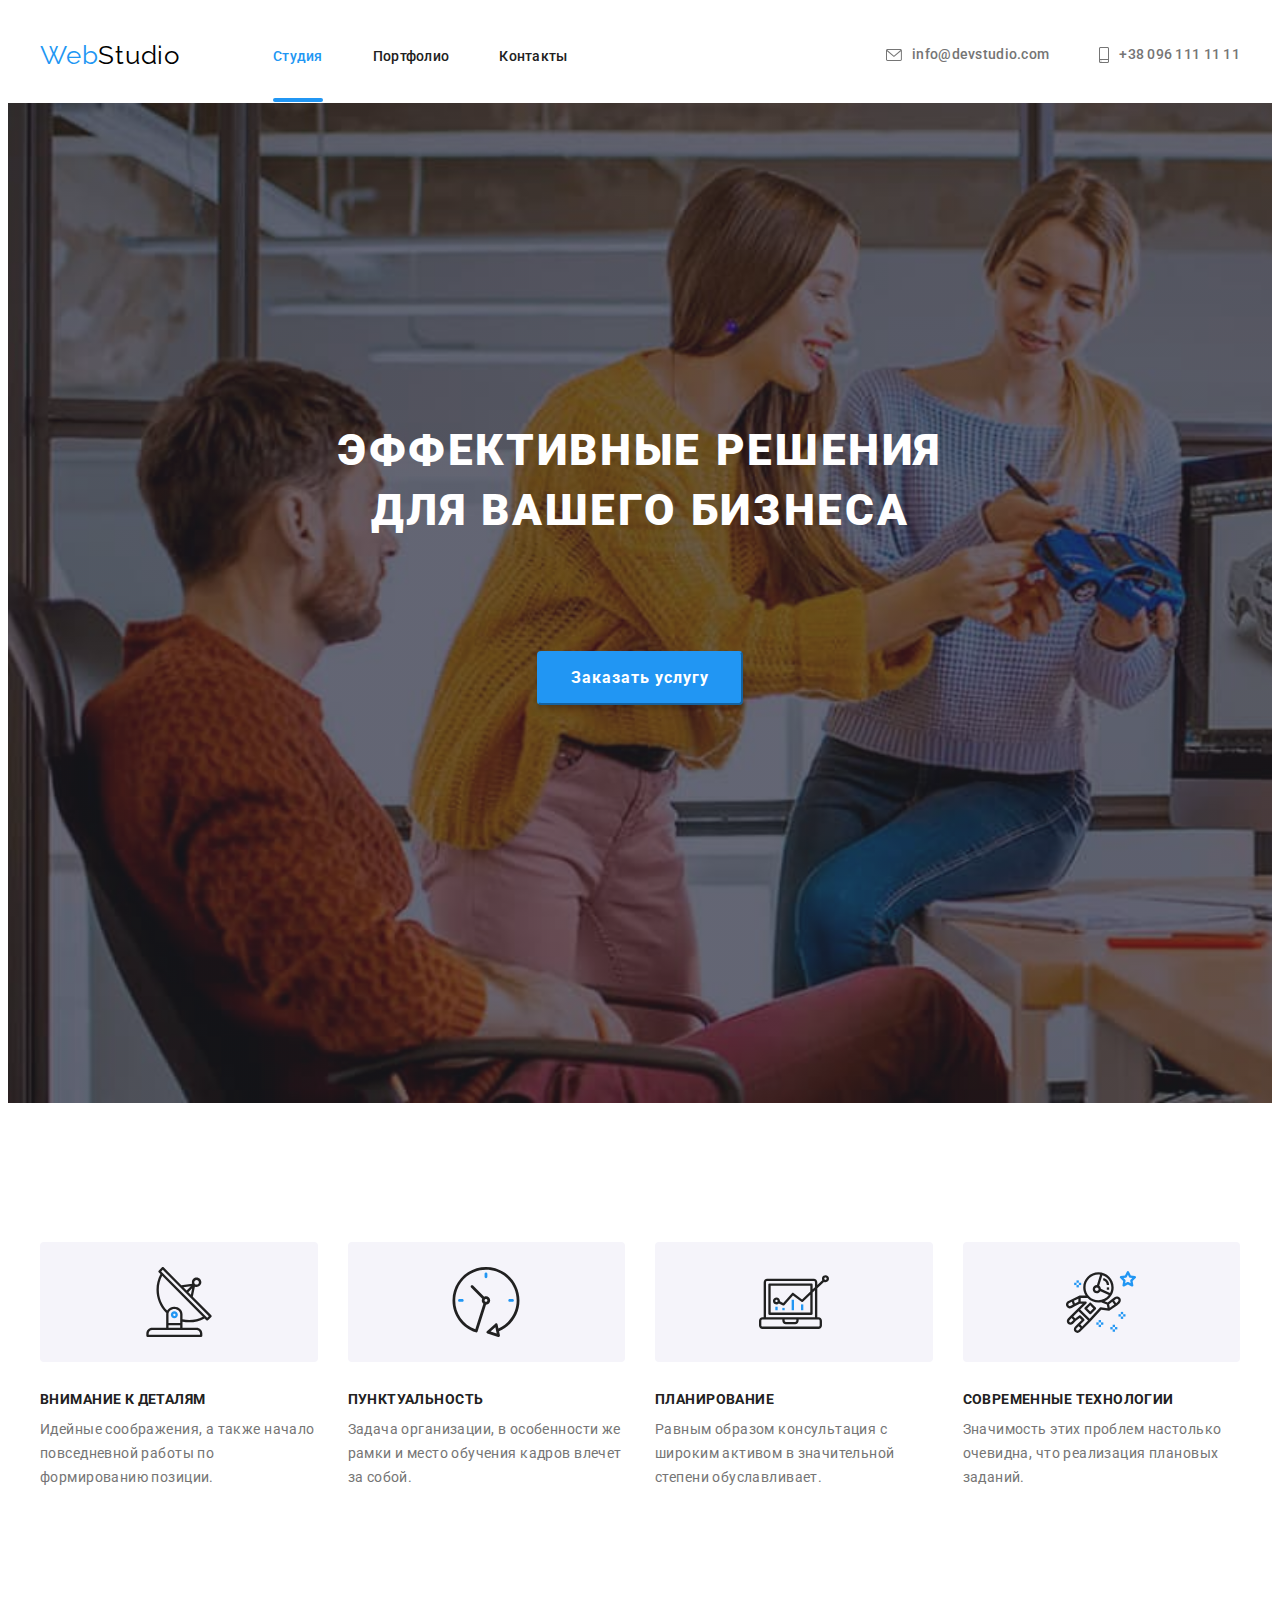
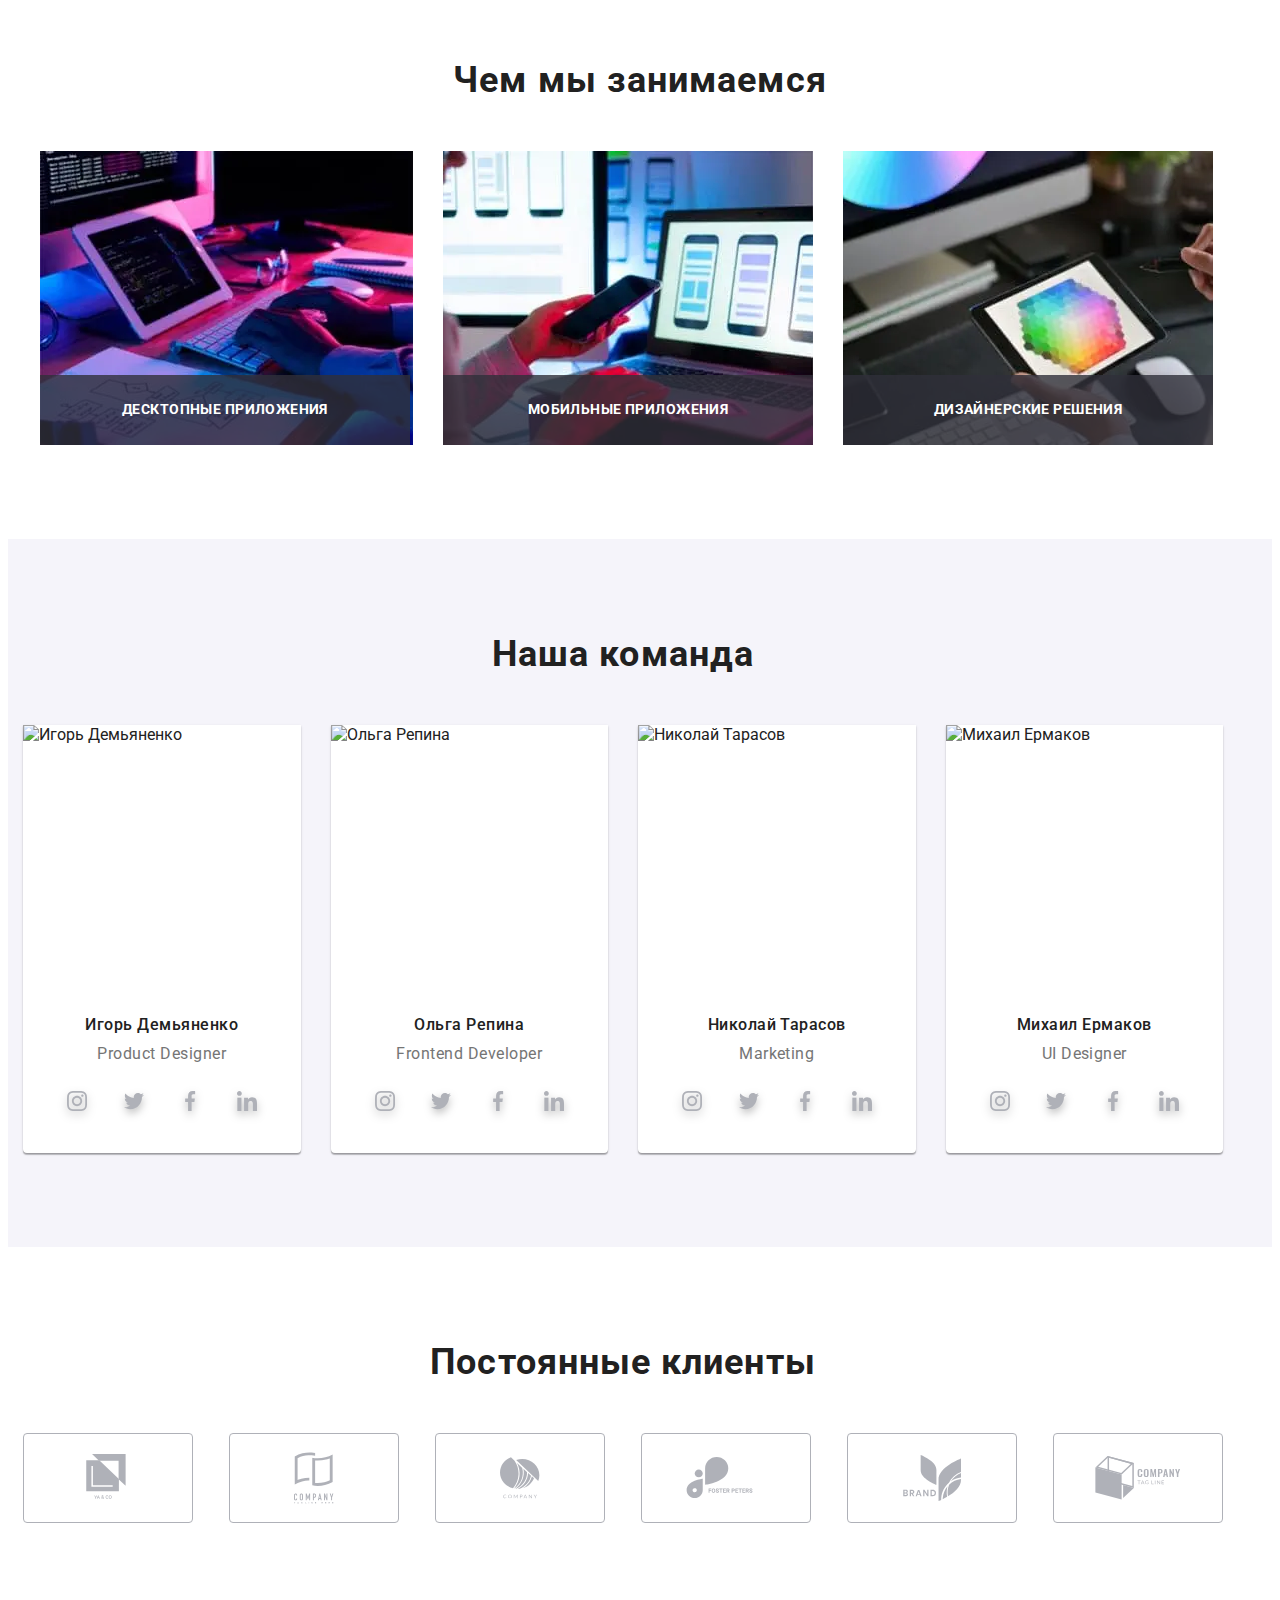
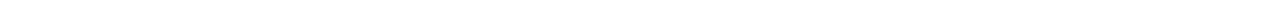
==== commit 8050db86: "коррекция адаптации" ====
--- a/index.html
+++ b/index.html
@@ -205,7 +205,7 @@
             </div>    
         </section>
         <!--our team-->
-   <!--    <section class="team section">
+       <section class="team section">
             <div class="container">
                 <h2 class="section-title">Наша команда</h2>
                 <ul class="team__list list">
@@ -415,7 +415,7 @@
               </div>  
         
         </section>
-    </main> --> 
+    </main> 
   <!--   <footer class="footer">
         <div class="footer__container container">
             <div class="footer-box">
--- a/css/main.min.css
+++ b/css/main.min.css
@@ -1,2 +1,2 @@
-:root{--main-font: 'Roboto', sans-serif;--secondary-font: 'Raleway', sans-serif;--accent-color: #2196F3}body{font-family:var(--main-font);color:#212121}h1,h2,h3,h4,h5,h6,p{margin:0}ul,ol{margin:0;padding:0}img{display:block;max-width:100%}.link{text-decoration:none}.list{list-style:none}.address{font-style:normal}.visually-hidden{position:absolute !important;clip:rect(1px 1px 1px 1px);clip:rect(1px, 1px, 1px, 1px);padding:0 !important;border:0 !important;height:1px !important;width:1px !important;overflow:hidden}.container{padding-left:15px;padding-right:15px}.header .container{display:flex;align-items:center;justify-content:space-between}@media screen and (min-width: 480px){.container{width:448px;margin:0 auto}}@media screen and (min-width: 768px){.container{width:768px}}@media screen and (min-width: 1200px){.container{width:1200px}}.section{padding-top:94px;padding-bottom:94px}.section-title{font-family:var(--main-font);font-weight:700;font-size:36px;line-height:1.17;text-align:center;letter-spacing:0.03em;color:#212121;margin-bottom:50px}.logo{font-family:var(--secondary-font);font-style:normal;font-weight:400;font-size:26px;line-height:1.19;letter-spacing:0.03em;color:#000;margin-right:93px}.logo__web{color:#2196F3}.social__list{display:flex;align-items:center;justify-content:space-between;margin-top:16px;margin-left:32px;margin-right:32px}.social__link{display:flex;justify-content:center;align-items:center;border-radius:50%;width:44px;height:44px;color:#AFB1B8;transition:background-color 250ms cubic-bezier(0.4, 0, 0.2, 1),color 250ms cubic-bezier(0.4, 0, 0.2, 1)}.social__link:hover,.social__link:focus{background-color:var(--accent-color);color:#FFF}.social__icon{fill:currentColor}.twitter{filter:drop-shadow(0px 4px 4px rgba(0,0,0,0.25))}.facebook{filter:drop-shadow(0px 4px 4px rgba(0,0,0,0.25))}.instagram{filter:drop-shadow(0px 4px 4px rgba(0,0,0,0.25))}.linkedin{filter:drop-shadow(0px 4px 4px rgba(0,0,0,0.25))}.backdrop{position:fixed;top:0;left:0;width:100vw;height:100vh;background-color:rgba(0,0,0,0.5);transition:opacity 250ms cubic-bezier(0.4, 0, 0.2, 1),250ms cubic-bezier(0.4, 0, 0.2, 1)}.modal{position:absolute;top:50%;left:50%;width:528px;height:580px;background-color:#ffffff;box-shadow:0px 1px 3px rgba(0,0,0,0.12),0px 1px 1px rgba(0,0,0,0.14),0px 2px 1px rgba(0,0,0,0.2);border-radius:4px;transform:translate(-50%, -50%);transition:transform 250ms cubic-bezier(0.4, 0, 0.2, 1);padding:40px}.backdrop .is-hidden .modal{transform:translate(-50%, -50%)}.modal__close-btn{position:absolute;top:8px;right:8px;width:30px;height:30px;background:transparent;border:1px solid rgba(0,0,0,0.1);border-radius:50%;cursor:pointer;display:flex;justify-content:center;align-items:center;transition:fill 250ms cubic-bezier(0.4, 0, 0.2, 1)}.modal__close-btn:focus{fill:var(--accent-color)}.is-hidden{opacity:0;visibility:hidden;pointer-events:none}.modal__title{display:flex;font-family:var(--main-font);font-weight:700;font-size:20px;line-height:1.15;text-align:center;letter-spacing:0.03em;color:#212121}.modal-form__field{font-size:12px;line-height:1.16;letter-spacing:0.01em;color:#757575}.modal-form__field:not(:last-child){padding-bottom:10px}.modal-form{display:flex;flex-direction:column;margin-top:12px}.modal-form__input-wrapper{position:relative;display:block;padding-top:4px}.modal-form__input{width:100%;height:40px;border:1px solid rgba(33,33,33,0.2);border-radius:4px;padding-left:42px;transition:border-color 250ms cubic-bezier(0.4, 0, 0.2, 1);cursor:pointer}.modal-form__input:focus{outline:none;border-color:var(--accent-color);fill:var(--accent-color)}.modal-form__icon{position:absolute;top:50%;left:12px;transform:translateY(-50%);display:block;transition:fill 250ms cubic-bezier(0.4, 0, 0.2, 1)}.modal-form__input:focus+.modal-form__icon{fill:var(--accent-color)}.modal-form__message{width:100%;height:120px;border:1px solid rgba(33,33,33,0.2);border-radius:4px;padding:12px 10px;resize:none;margin-top:4px;font-weight:400;font-size:14px;line-height:1.14;letter-spacing:0.01em;color:#000;transition:border-color 250ms cubic-bezier(0.4, 0, 0.2, 1)}.modal-form__message::placeholder{color:rgba(117,117,117,0.5)}.modal-form__message:focus{outline:none;border-color:var(--accent-color)}.modal-form__check-desc{display:flex;align-items:center;margin-top:10px;font-weight:400;font-size:14px;line-height:1.71;letter-spacing:0.03em;color:#757575}.modal-form__check-desc::before{display:block;content:"";width:16px;height:15px;outline:2px solid #000000;cursor:pointer;margin-right:8px;transition:background-color 250ms cubic-bezier(0.4, 0, 0.2, 1),fill 250ms cubic-bezier(0.4, 0, 0.2, 1)}.modal-form__term:checked+.modal-form__check-desc::before{background-image:url(../images/icons/check.svg);background-position:center}.modal-form__term:focus+.modal-form__check-desc::before{box-shadow:0 0 0 1px var(--accent-color);border-radius:2px;background-color:var(--accent-color);background-repeat:no-repeat;outline:none}.modal-form__link{color:var(--accent-color)}.modal-form__btn{align-self:center;min-width:200px;padding:10px 20px;background:var(--accent-color);border-radius:4px;margin-top:30px;box-shadow:0px 4px 4px rgba(0,0,0,0.15);border-color:var(--accent-color);font-weight:700;font-size:16px;line-height:1.87;letter-spacing:0.06em;cursor:pointer;color:#FFFFFF;transition:background-color 250ms cubic-bezier(0.4, 0, 0.2, 1)}.modal-form__btn:hover,.modal-form__btn:focus{background-color:#188CE8}.mobile-menu{display:flex;flex-direction:column;justify-content:space-between;position:fixed;top:0;left:50%;width:100vw;max-width:480px;height:100vh;padding:48px 40px;transform:translateY(-150%) translateX(-50%);transition:transform 250ms cubic-bezier(0.4, 0, 0.2, 1);background-color:#ffffff}.mobile-menu.is-open{transform:translateY(0) translateX(-50%)}.mobile-menu__item{position:relative;font-family:Roboto;font-style:normal;list-style:none;font-weight:500;font-size:40px;line-height:1.18;letter-spacing:0.02em}.mobile-menu__item:not(:first-child){margin-top:32px}.mobile-menu__link{color:#212121;transition-property:color;transition-duration:250ms;transition-timing-function:cubic-bezier(0.4, 0, 0.2, 1)}.mobile-menu__link-current{color:var(--accent-color);border-bottom:4px solid var(--accent-color);border-radius:2px}.mobile-menu__btn{position:absolute;top:10px;right:15px;background:transparent;border:none;padding:0;cursor:pointer}.mobile-menu__btn:hover{fill:var(--accent-color);outline:none}.mobile-menu__btn-icon{display:block}.mobile-contacts__list{margin-top:302px}.mobile-contacts__item:first-child a{font-family:Roboto;font-style:normal;font-weight:500;font-size:34px;line-height:1.18;letter-spacing:0.02em;color:var(--accent-color);margin-bottom:32px}.mobile-contacts__item:last-child a{font-family:Roboto;font-style:normal;font-weight:500;font-size:24px;line-height:1.17;letter-spacing:0.02em;color:#212121}.mobile-contacts__item:first-child{margin-bottom:32px}.mobile-contacts-link{transition:color 250ms cubic-bezier(0.4, 0, 0.2, 1),fill 250ms cubic-bezier(0.4, 0, 0.2, 1)}.mobile-social__list{display:flex;justify-content:flex-start;margin-top:64px;margin-bottom:48px}.mobile-social__link{position:relative;padding-left:10px;padding-right:10px}.mobile-social__item{border-right:1px solid rgba(33,33,33,0.2)}.mobile-social__item:last-child{border-right:none}.mobile-social__link{font-family:Roboto;font-style:normal;font-weight:500;font-size:18px;line-height:1.22;letter-spacing:0.02em;color:var(--accent-color)}.header{padding-top:16px;padding-bottom:16px;border-bottom:1px;color:#ECECEC}.navigation__list{display:none}.information__list{display:none}.burger__btn{border:none;background-color:transparent;padding:0;cursor:pointer}.burger__btn:hover{fill:var(--accent-color);outline:none}@media screen and (min-width: 768px){.burger__btn{display:none}.mobile-menu{display:none}.header{display:flex;align-items:center;padding-top:21px;padding-bottom:21px;border-bottom:1px solid #ececec;background-color:#ffffff}}@media screen and (min-width: 1200px){.header{padding-top:24px;padding-bottom:24px}}.navigation{display:flex;align-items:center}@media screen and (min-width: 768px){.navigation__list{display:flex;align-items:center}.navigation__item:not(:last-child){margin-right:50px}.navigation__item .current::after{content:'';position:absolute;width:100%;height:4px;left:0;bottom:-32px;background:#2196F3;border-radius:2px}.navigation__studio-link{font-family:var(--main-font);font-style:normal;font-weight:500;font-size:14px;line-height:1.14;letter-spacing:0.02em;color:#212121;cursor:pointer;transition:color 250ms cubic-bezier(0.4, 0, 0.2, 1);position:relative}.navigation__studio-link:hover,.navigation__studio-link:focus{color:var(--accent-color)}.list .navigation__studio-link.current{color:var(--accent-color)}.navigation__link{font-family:var(--main-font);font-style:normal;font-weight:500;font-size:14px;line-height:1.14;letter-spacing:0.02em;color:#212121;transition:color 250ms cubic-bezier(0.4, 0, 0.2, 1);position:relative}.navigation__link:hover,.navigation__link:focus{color:var(--accent-color)}.information__list{display:flex;align-items:flex-start;margin-left:auto;flex-direction:column}.information__item:not(:last-child){margin-bottom:10px}.information__link{display:flex;align-items:center;justify-content:center;font-family:var(--main-font);font-style:normal;font-weight:500;font-size:12px;line-height:1.17;letter-spacing:0.02em;color:#757575;transition:color 250ms cubic-bezier(0.4, 0, 0.2, 1)}.information__link:hover,.information__link:focus{color:#2196F3}.information__icon{display:flex;align-items:center;margin-right:10px;fill:currentColor}}@media screen and (min-width: 1200px){.navigation__list{display:flex;align-items:center}.navigation__item:not(:last-child){margin-right:50px}.navigation__item .current::after{content:'';position:absolute;width:100%;height:4px;left:0;bottom:-38px;background:#2196F3;border-radius:2px}.navigation__studio-link{font-family:var(--main-font);font-style:normal;font-weight:500;font-size:14px;line-height:1.14;letter-spacing:0.02em;color:#212121;cursor:pointer;transition:color 250ms cubic-bezier(0.4, 0, 0.2, 1);position:relative}.navigation__studio-link:hover,.navigation__studio-link:focus{color:var(--accent-color)}.list .navigation__studio-link.current{color:var(--accent-color)}.navigation__link{font-family:var(--main-font);font-style:normal;font-weight:500;font-size:14px;line-height:1.14;letter-spacing:0.02em;color:#212121;transition:color 250ms cubic-bezier(0.4, 0, 0.2, 1);position:relative}.navigation__link:hover,.navigation__link:focus{color:var(--accent-color)}.information__list{display:flex;align-items:center;margin-left:auto}.information__item:not(:last-child){margin-right:50px}.information__link{display:flex;align-items:center;justify-content:center;font-family:var(--main-font);font-style:normal;font-weight:500;font-size:14px;line-height:1.14;letter-spacing:0.02em;color:#757575;transition:color 250ms cubic-bezier(0.4, 0, 0.2, 1)}.information__link:hover,.information__link:focus{color:#2196F3}.information__icon{display:flex;align-items:center;margin-right:10px;fill:currentColor}}.hero__title{font-weight:900;font-size:26px;line-height:1.62;letter-spacing:0.06em;text-transform:uppercase;text-align:center;margin:0 auto;margin-bottom:30px;color:#FFFFFF}.hero__btn{font-family:var(--main-font);font-style:normal;font-weight:700;font-size:16px;line-height:1.87;display:flex;text-align:center;letter-spacing:0.06em;cursor:pointer;color:#FFF;background-color:#2196F3;padding:10px 32px;min-width:200px;left:700px;top:430px;margin:auto;border-radius:4px;border-color:var(--accent-color);box-shadow:0px 4px 4px rgba(0,0,0,0.15)}.hero__btn:hover,.hero__btn:focus{background-color:#188ce8}@media screen and (max-width: 767px){.hero__section{background-image:linear-gradient(rgba(47,48,58,0.4), rgba(47,48,58,0.4)),url("../images/bg/hero-mobile.jpg");background-repeat:no-repeat;background-size:cover}}@media screen and (max-width: 767px) and (min-device-pixel-ratio: 2), screen and (max-width: 767px) and (min-resolution: 192dpi), screen and (max-width: 767px) and (min-resolution: 2dppx){.hero__section{background-image:url("../images/bg/hero-mobile@2x.jpg")}}@media screen and (max-width: 767px){.hero__title{max-width:360px}.hero__container{display:flex;align-items:center;flex-direction:column;padding-bottom:118px;padding-top:118px}}@media screen and (min-width: 768px){.hero__section{background-image:linear-gradient(rgba(47,48,58,0.4), rgba(47,48,58,0.4)),url("../images/bg/hero-tablet.jpg")}}@media screen and (min-width: 768px) and (min-device-pixel-ratio: 2), screen and (min-width: 768px) and (min-resolution: 192dpi), screen and (min-width: 768px) and (min-resolution: 2dppx){.hero__section{background-image:url("../images/bg/hero-tablet@2x.jpg")}}@media screen and (min-width: 768px){.hero__title{max-width:360px}}@media screen and (min-width: 1200px){.hero__section{padding-top:200px;padding-bottom:200px;min-height:600px;max-width:1600px;background-image:linear-gradient(rgba(47,48,58,0.4), rgba(47,48,58,0.4)),url("../images/bg/hero.jpg")}}@media screen and (min-width: 1200px) and (min-device-pixel-ratio: 2), screen and (min-width: 1200px) and (min-resolution: 192dpi), screen and (min-width: 1200px) and (min-resolution: 2dppx){.hero__section{background-image:url("../images/bg/hero@2x.jpg")}}@media screen and (min-width: 1200px){.hero__title{max-width:696px;font-size:44px;line-height:1.36}}.skills__container{padding-top:45px;padding-bottom:45px}.skills__box{display:flex;align-items:center;justify-content:center;height:120px;border-radius:4px;margin-bottom:30px;background-color:#F5F4FA;min-width:100%}.skills__set{display:flex;flex-wrap:wrap;margin:-15px}.skills__list{justify-content:center;margin:15px}.skills__title{font-family:var(--main-font);font-weight:700;font-size:14px;line-height:1.14;letter-spacing:0.03em;text-transform:uppercase;margin-bottom:10px;color:#212121;text-align:center}.skills__text{font-size:14px;line-height:1.71;letter-spacing:0.03em;color:#757575;margin-bottom:30px}@media screen and (min-width: 768px){.skills__list{flex-basis:calc((100% / 2 - 30px))}.skills__title{text-align:start}}@media screen and (min-width: 1200px){.skills__set{display:flex;justify-content:space-between}.skills__list{flex-basis:calc((100% / 4 - 30px))}.skills__box{width:270px;height:120px;margin-bottom:30px}}@media screen and (min-width: 1200px){.activities{padding-bottom:94px}.activities__list{display:flex}.activities__item{position:relative}.activities__item:not(:last-child){margin-right:30px}.activities__text{position:absolute;width:370px;background-color:rgba(47,48,58,0.8);bottom:0;color:#FFF;text-align:center;font-family:var(--main-font);font-weight:700;font-size:14px;line-height:1.14;letter-spacing:0.03em;text-transform:uppercase;padding-top:27px;padding-bottom:27px}}.team{background-color:#F5F4FA}.team__list{display:flex;flex-wrap:wrap;margin-left:-30px;margin-top:-30px}.team__item{background-color:#FFF;flex-basis:calc(100% / 4 - 30px);margin-left:30px;margin-top:30px;box-shadow:0px 1px 3px rgba(0,0,0,0.12),0px 1px 1px rgba(0,0,0,0.14),0px 2px 1px rgba(0,0,0,0.2);border-radius:0px 0px 4px 4px}.team__box{padding-top:30px;padding-bottom:30px}.team__title{font-family:var(--main-font);font-weight:500;font-size:16px;line-height:1.19;text-align:center;letter-spacing:0.03em;color:#212121;margin-bottom:10px}.team__text{font-family:var(--main-font);font-size:16px;line-height:1.19;text-align:center;letter-spacing:0.03em;color:#757575}.clients__list{display:flex;align-items:center;justify-content:space-between}.clients__link{display:flex;align-items:center;justify-content:center;border:1px solid #AFB1B8;box-sizing:border-box;border-radius:4px;width:170px;height:90px;color:#AFB1B8;cursor:pointer;transition:border-color 250ms cubic-bezier(0.4, 0, 0.2, 1)}.clients__link:hover,.clients__link:focus{border-color:var(--accent-color)}.clients__icon{fill:currentColor;transition:fill 250ms cubic-bezier(0.4, 0, 0.2, 1)}.clients__link:hover .clients__icon,.clients__link:focus .clients__icon{fill:var(--accent-color)}.footer{background-color:#2F303A;padding-top:60px;padding-bottom:60px}.footer__container{display:flex;align-items:baseline}.footer-box__logo{display:flex;flex-direction:column;display:block;font-family:var(--secondary-font);font-style:normal;font-weight:700;font-size:26px;line-height:1.19;letter-spacing:0.03em;color:#fff;margin-bottom:20px}.address__item{margin-bottom:9px}.address__map{font-family:var(--main-font);font-style:normal;font-size:14px;line-height:1.71;letter-spacing:0.03em;color:#FFFFFF}.address__link{font-family:var(--main-font);font-style:normal;font-size:14px;line-height:1.71;letter-spacing:0.03em;color:rgba(255,255,255,0.6)}.footer-social__container{display:flex;flex-direction:column;width:206px;margin-left:70px}.footer__list{display:flex;align-items:center;justify-content:space-between;margin-top:20px;width:206px;height:44px}.footer__title{font-family:var(--main-font);font-style:normal;font-weight:700;font-size:14px;line-height:1.14;letter-spacing:0.03em;text-transform:uppercase;color:#FFFFFF}.footer__item{display:flex;align-items:center;justify-content:center}.footer__link{display:flex;justify-content:center;align-items:center;border-radius:50%;width:44px;height:44px;color:#fff;background:rgba(255,255,255,0.1);transition:background-color 250ms cubic-bezier(0.4, 0, 0.2, 1),color 250ms cubic-bezier(0.4, 0, 0.2, 1)}.footer__link:hover,.footer__link:focus{background-color:var(--accent-color);color:#FFF}.footer__icon{fill:currentColor}.footer-form__container{display:flex;flex-direction:column;width:570px;margin-left:93px}.footer-form{display:flex}.footer__mail-input{height:50px;width:358px;padding:16px 15px;border:1px solid rgba(255,255,255,0.3);filter:drop-shadow(0px 4px 4px rgba(0,0,0,0.15));border-radius:4px;background:transparent;color:var(--primary-white-color);font-weight:400;font-size:16px;line-height:1.25;display:flex;align-items:center;letter-spacing:0.03em;color:rgba(255,255,255,0.6);margin-top:20px}.footer__mail-input:focus{outline:none}.footer__btn{display:flex;align-items:center;justify-content:center;background:#2196F3;box-shadow:0px 4px 4px rgba(0,0,0,0.15);border-radius:4px;margin-left:12px;margin-top:20px;width:200px;height:50px;border-color:var(--accent-color);font-weight:700;font-size:16px;line-height:1.87;text-align:center;letter-spacing:0.06em;color:#FFFFFF}.footer-form__icon{margin-left:10px}.menu-nav{text-align:center}.filters__list{display:flex;justify-content:center;margin-left:auto;margin-right:auto;margin-bottom:54px}.filters__item{min-width:73px}.filters__item:not(:last-child){margin-right:8px}.filters__btn{font-family:var(--main-font);font-weight:500;font-size:16px;line-height:1.62;text-align:center;letter-spacing:0.03em;cursor:pointer;padding:6px 22px;color:#212121;border:none;border-radius:4px;background:#F5F4FA;transition:background-color 250ms cubic-bezier(0.4, 0, 0.2, 1),color 250ms cubic-bezier(0.4, 0, 0.2, 1)}.filters__btn:hover,.filters__btn:focus{background-color:var(--accent-color);color:#fff;box-shadow:0px 3px 1px rgba(0,0,0,0.1),0px 1px 2px rgba(0,0,0,0.08),0px 2px 2px rgba(0,0,0,0.12);border-radius:4px}.projects__list{display:flex;justify-content:start;flex-wrap:wrap;margin-left:-30px;margin-top:-30px}.projects__item{flex-basis:calc(100% / 3 - 30px);margin-left:30px;margin-top:30px}.projects__item:hover,.projects__item:focus{background:#FFFFFF;box-sizing:border-box;box-shadow:0px 1px 1px rgba(0,0,0,0.12),0px 4px 4px rgba(0,0,0,0.06),1px 4px 6px rgba(0,0,0,0.16);cursor:pointer}.projects__link:hover .projects__overlay,.projects__link:focus .projects__overlay{transform:translateY(-100%)}.projects__overlay{font-family:var(--main-font);font-weight:400;font-size:18px;line-height:1.55;letter-spacing:0.03em;color:#FFFFFF;background-color:rgba(33,150,243,0.9);padding:63px 24px;text-align:start;position:absolute;top:0;left:0;height:100%;transform:translateY(100%);transition:transform 250ms cubic-bezier(0.4, 0, 0.2, 1)}.projects__item:hover .projects__overlay,.projects__item:focus .projects__overlay{transform:translateY(0%)}.projects__overlay-box{position:relative;overflow:hidden}.projects__box{padding:20px 24px;border:1px solid #EEEEEE}.projects__title{font-family:var(--main-font);font-weight:700;font-size:18px;line-height:2;letter-spacing:0.06em;text-align:start;color:#212121}.projects__text{font-size:16px;line-height:1.87;letter-spacing:0.03em;text-align:start;color:#757575}
+:root{--main-font: 'Roboto', sans-serif;--secondary-font: 'Raleway', sans-serif;--accent-color: #2196F3}body{font-family:var(--main-font);color:#212121}h1,h2,h3,h4,h5,h6,p{margin:0}ul,ol{margin:0;padding:0}img{display:block;max-width:100%}.link{text-decoration:none}.list{list-style:none}.address{font-style:normal}.visually-hidden{position:absolute !important;clip:rect(1px 1px 1px 1px);clip:rect(1px, 1px, 1px, 1px);padding:0 !important;border:0 !important;height:1px !important;width:1px !important;overflow:hidden}.container{padding-left:15px;padding-right:15px}.header .container{display:flex;align-items:center;justify-content:space-between}@media screen and (max-width: 767px){.container{width:448px;margin:0 auto}}@media screen and (min-width: 768px){.container{width:768px}}@media screen and (min-width: 1200px){.container{width:1200px}}.section{padding-top:94px;padding-bottom:94px}.section-title{font-family:var(--main-font);font-weight:700;font-size:36px;line-height:1.17;text-align:center;letter-spacing:0.03em;color:#212121;margin-bottom:50px}.logo{font-family:var(--secondary-font);font-style:normal;font-weight:400;font-size:26px;line-height:1.19;letter-spacing:0.03em;color:#000;margin-right:93px}.logo__web{color:#2196F3}.social__list{display:flex;align-items:center;justify-content:space-between;margin-top:16px;margin-left:32px;margin-right:32px}.social__link{display:flex;justify-content:center;align-items:center;border-radius:50%;width:44px;height:44px;color:#AFB1B8;transition:background-color 250ms cubic-bezier(0.4, 0, 0.2, 1),color 250ms cubic-bezier(0.4, 0, 0.2, 1)}.social__link:hover,.social__link:focus{background-color:var(--accent-color);color:#FFF}.social__icon{fill:currentColor}.twitter{filter:drop-shadow(0px 4px 4px rgba(0,0,0,0.25))}.facebook{filter:drop-shadow(0px 4px 4px rgba(0,0,0,0.25))}.instagram{filter:drop-shadow(0px 4px 4px rgba(0,0,0,0.25))}.linkedin{filter:drop-shadow(0px 4px 4px rgba(0,0,0,0.25))}.backdrop{position:fixed;top:0;left:0;width:100vw;height:100vh;background-color:rgba(0,0,0,0.5);transition:opacity 250ms cubic-bezier(0.4, 0, 0.2, 1),250ms cubic-bezier(0.4, 0, 0.2, 1)}.modal{position:absolute;top:50%;left:50%;width:528px;height:580px;background-color:#ffffff;box-shadow:0px 1px 3px rgba(0,0,0,0.12),0px 1px 1px rgba(0,0,0,0.14),0px 2px 1px rgba(0,0,0,0.2);border-radius:4px;transform:translate(-50%, -50%);transition:transform 250ms cubic-bezier(0.4, 0, 0.2, 1);padding:40px}.backdrop .is-hidden .modal{transform:translate(-50%, -50%)}.modal__close-btn{position:absolute;top:8px;right:8px;width:30px;height:30px;background:transparent;border:1px solid rgba(0,0,0,0.1);border-radius:50%;cursor:pointer;display:flex;justify-content:center;align-items:center;transition:fill 250ms cubic-bezier(0.4, 0, 0.2, 1)}.modal__close-btn:focus{fill:var(--accent-color)}.is-hidden{opacity:0;visibility:hidden;pointer-events:none}.modal__title{display:flex;font-family:var(--main-font);font-weight:700;font-size:20px;line-height:1.15;text-align:center;letter-spacing:0.03em;color:#212121}.modal-form__field{font-size:12px;line-height:1.16;letter-spacing:0.01em;color:#757575}.modal-form__field:not(:last-child){padding-bottom:10px}.modal-form{display:flex;flex-direction:column;margin-top:12px}.modal-form__input-wrapper{position:relative;display:block;padding-top:4px}.modal-form__input{width:100%;height:40px;border:1px solid rgba(33,33,33,0.2);border-radius:4px;padding-left:42px;transition:border-color 250ms cubic-bezier(0.4, 0, 0.2, 1);cursor:pointer}.modal-form__input:focus{outline:none;border-color:var(--accent-color);fill:var(--accent-color)}.modal-form__icon{position:absolute;top:50%;left:12px;transform:translateY(-50%);display:block;transition:fill 250ms cubic-bezier(0.4, 0, 0.2, 1)}.modal-form__input:focus+.modal-form__icon{fill:var(--accent-color)}.modal-form__message{width:100%;height:120px;border:1px solid rgba(33,33,33,0.2);border-radius:4px;padding:12px 10px;resize:none;margin-top:4px;font-weight:400;font-size:14px;line-height:1.14;letter-spacing:0.01em;color:#000;transition:border-color 250ms cubic-bezier(0.4, 0, 0.2, 1)}.modal-form__message::placeholder{color:rgba(117,117,117,0.5)}.modal-form__message:focus{outline:none;border-color:var(--accent-color)}.modal-form__check-desc{display:flex;align-items:center;margin-top:10px;font-weight:400;font-size:14px;line-height:1.71;letter-spacing:0.03em;color:#757575}.modal-form__check-desc::before{display:block;content:"";width:16px;height:15px;outline:2px solid #000000;cursor:pointer;margin-right:8px;transition:background-color 250ms cubic-bezier(0.4, 0, 0.2, 1),fill 250ms cubic-bezier(0.4, 0, 0.2, 1)}.modal-form__term:checked+.modal-form__check-desc::before{background-image:url(../images/icons/check.svg);background-position:center}.modal-form__term:focus+.modal-form__check-desc::before{box-shadow:0 0 0 1px var(--accent-color);border-radius:2px;background-color:var(--accent-color);background-repeat:no-repeat;outline:none}.modal-form__link{color:var(--accent-color)}.modal-form__btn{align-self:center;min-width:200px;padding:10px 20px;background:var(--accent-color);border-radius:4px;margin-top:30px;box-shadow:0px 4px 4px rgba(0,0,0,0.15);border-color:var(--accent-color);font-weight:700;font-size:16px;line-height:1.87;letter-spacing:0.06em;cursor:pointer;color:#FFFFFF;transition:background-color 250ms cubic-bezier(0.4, 0, 0.2, 1)}.modal-form__btn:hover,.modal-form__btn:focus{background-color:#188CE8}.mobile-menu{display:flex;flex-direction:column;justify-content:space-between;position:fixed;top:0;left:50%;width:100vw;max-width:480px;height:100vh;padding:48px 40px;transform:translateY(-150%) translateX(-50%);transition:transform 250ms cubic-bezier(0.4, 0, 0.2, 1);background-color:#ffffff}.mobile-menu.is-open{transform:translateY(0) translateX(-50%)}.mobile-menu__item{position:relative;font-family:Roboto;font-style:normal;list-style:none;font-weight:500;font-size:40px;line-height:1.18;letter-spacing:0.02em}.mobile-menu__item:not(:first-child){margin-top:32px}.mobile-menu__link{color:#212121;transition-property:color;transition-duration:250ms;transition-timing-function:cubic-bezier(0.4, 0, 0.2, 1)}.mobile-menu__link-current{color:var(--accent-color);border-bottom:4px solid var(--accent-color);border-radius:2px}.mobile-menu__btn{position:absolute;top:10px;right:15px;background:transparent;border:none;padding:0;cursor:pointer}.mobile-menu__btn:hover{fill:var(--accent-color);outline:none}.mobile-menu__btn-icon{display:block}.mobile-contacts__list{margin-top:302px}.mobile-contacts__item:first-child a{font-family:Roboto;font-style:normal;font-weight:500;font-size:34px;line-height:1.18;letter-spacing:0.02em;color:var(--accent-color);margin-bottom:32px}.mobile-contacts__item:last-child a{font-family:Roboto;font-style:normal;font-weight:500;font-size:24px;line-height:1.17;letter-spacing:0.02em;color:#212121}.mobile-contacts__item:first-child{margin-bottom:32px}.mobile-contacts-link{transition:color 250ms cubic-bezier(0.4, 0, 0.2, 1),fill 250ms cubic-bezier(0.4, 0, 0.2, 1)}.mobile-social__list{display:flex;justify-content:flex-start;margin-top:64px;margin-bottom:48px}.mobile-social__link{position:relative;padding-left:10px;padding-right:10px}.mobile-social__item{border-right:1px solid rgba(33,33,33,0.2)}.mobile-social__item:last-child{border-right:none}.mobile-social__link{font-family:Roboto;font-style:normal;font-weight:500;font-size:18px;line-height:1.22;letter-spacing:0.02em;color:var(--accent-color)}.header{padding-top:16px;padding-bottom:16px;border-bottom:1px;color:#ECECEC}.navigation__list{display:none}.information__list{display:none}.burger__btn{border:none;background-color:transparent;padding:0;cursor:pointer}.burger__btn:hover{fill:var(--accent-color);outline:none}@media screen and (min-width: 768px){.burger__btn{display:none}.mobile-menu{display:none}.header{display:flex;justify-content:center;align-items:center;padding-top:21px;padding-bottom:21px;border-bottom:1px solid #ececec;background-color:#ffffff}.navigation{display:flex;align-items:center}.navigation__list{display:flex;margin-left:auto}.navigation__item:not(:last-child){margin-right:50px}.navigation__item .current::after{content:'';position:absolute;width:100%;height:4px;left:0;bottom:-32px;background:#2196F3;border-radius:2px}.navigation__studio-link{font-family:var(--main-font);font-style:normal;font-weight:500;font-size:14px;line-height:1.14;letter-spacing:0.02em;color:#212121;cursor:pointer;transition:color 250ms cubic-bezier(0.4, 0, 0.2, 1);position:relative}.navigation__studio-link:hover,.navigation__studio-link:focus{color:var(--accent-color)}.list .navigation__studio-link.current{color:var(--accent-color)}.navigation__link{font-family:var(--main-font);font-style:normal;font-weight:500;font-size:14px;line-height:1.14;letter-spacing:0.02em;color:#212121;transition:color 250ms cubic-bezier(0.4, 0, 0.2, 1);position:relative}.navigation__link:hover,.navigation__link:focus{color:var(--accent-color)}.information__list{display:flex;align-items:flex-start;margin-left:auto;flex-direction:column}.information__item:not(:last-child){margin-bottom:10px}.information__link{display:flex;align-items:center;justify-content:center;font-family:var(--main-font);font-style:normal;font-weight:500;font-size:12px;line-height:1.17;letter-spacing:0.02em;color:#757575;transition:color 250ms cubic-bezier(0.4, 0, 0.2, 1)}.information__link:hover,.information__link:focus{color:#2196F3}.information__icon{display:flex;align-items:center;margin-right:10px;fill:currentColor}}@media screen and (min-width: 1200px){.header{padding-top:32px;padding-bottom:32px;border-bottom:1px;color:#ECECEC}.header .container{display:flex;align-items:center;justify-content:center}.navigation{display:flex}.navigation__list{display:flex;align-items:center}.navigation__item:not(:last-child){margin-right:50px}.navigation__item .current::after{content:'';position:absolute;width:100%;height:4px;left:0;bottom:-38px;background:#2196F3;border-radius:2px}.navigation__studio-link{font-family:var(--main-font);font-style:normal;font-weight:500;font-size:14px;line-height:1.14;letter-spacing:0.02em;color:#212121;cursor:pointer;transition:color 250ms cubic-bezier(0.4, 0, 0.2, 1);position:relative}.navigation__studio-link:hover,.navigation__studio-link:focus{color:var(--accent-color)}.list .navigation__studio-link.current{color:var(--accent-color)}.navigation__link{font-family:var(--main-font);font-style:normal;font-weight:500;font-size:14px;line-height:1.14;letter-spacing:0.02em;color:#212121;transition:color 250ms cubic-bezier(0.4, 0, 0.2, 1);position:relative}.navigation__link:hover,.navigation__link:focus{color:var(--accent-color)}.information__list{display:flex;align-items:center;margin-left:auto;flex-direction:row}.information__item:not(:last-child){margin-right:50px;margin-bottom:0px}.information__link{display:flex;align-items:center;justify-content:center;font-family:var(--main-font);font-style:normal;font-weight:500;font-size:14px;line-height:1.14;letter-spacing:0.02em;color:#757575;transition:color 250ms cubic-bezier(0.4, 0, 0.2, 1)}.information__link:hover,.information__link:focus{color:#2196F3}.information__icon{display:flex;align-items:center;margin-right:10px;fill:currentColor}}.hero__title{font-weight:900;font-size:26px;line-height:1.62;letter-spacing:0.06em;text-transform:uppercase;text-align:center;margin:0 auto;margin-bottom:30px;color:#FFFFFF}.hero__btn{font-family:var(--main-font);font-style:normal;font-weight:700;font-size:16px;line-height:1.87;display:flex;text-align:center;letter-spacing:0.06em;cursor:pointer;color:#FFF;background-color:#2196F3;padding:10px 32px;min-width:200px;left:700px;top:430px;margin:auto;border-radius:4px;border-color:var(--accent-color);box-shadow:0px 4px 4px rgba(0,0,0,0.15)}.hero__btn:hover,.hero__btn:focus{background-color:#188ce8}@media screen and (max-width: 767px){.hero__section{background-image:linear-gradient(rgba(47,48,58,0.4), rgba(47,48,58,0.4)),url("../images/bg/hero-mobile.jpg");background-repeat:no-repeat;background-size:cover}}@media screen and (max-width: 767px) and (min-device-pixel-ratio: 2), screen and (max-width: 767px) and (min-resolution: 192dpi), screen and (max-width: 767px) and (min-resolution: 2dppx){.hero__section{background-image:url("../images/bg/hero-mobile@2x.jpg")}}@media screen and (max-width: 767px){.hero__title{max-width:360px}.hero__container{display:flex;align-items:center;flex-direction:column;padding-bottom:118px;padding-top:118px}}@media screen and (min-width: 768px){.hero__section{background-image:linear-gradient(rgba(47,48,58,0.4), rgba(47,48,58,0.4)),url("../images/bg/hero-tablet.jpg");min-height:400px;max-width:765px}}@media screen and (min-width: 768px) and (min-device-pixel-ratio: 2), screen and (min-width: 768px) and (min-resolution: 192dpi), screen and (min-width: 768px) and (min-resolution: 2dppx){.hero__section{background-image:url("../images/bg/hero-tablet@2x.jpg")}}@media screen and (min-width: 768px){.hero__title{max-width:360px}.hero__container{display:flex;align-items:center;flex-direction:column;padding-bottom:118px;padding-top:118px}}@media screen and (min-width: 1200px){.hero__section{padding-top:200px;padding-bottom:200px;min-height:600px;max-width:1600px;display:flex;justify-content:center;background-image:linear-gradient(rgba(47,48,58,0.4), rgba(47,48,58,0.4)),url("../images/bg/hero.jpg");background-repeat:no-repeat;background-size:cover}}@media screen and (min-width: 1200px) and (min-device-pixel-ratio: 2), screen and (min-width: 1200px) and (min-resolution: 192dpi), screen and (min-width: 1200px) and (min-resolution: 2dppx){.hero__section{background-image:url("../images/bg/hero@2x.jpg")}}@media screen and (min-width: 1200px){.hero__title{max-width:696px;font-size:44px;line-height:1.36}}.skills__container{padding-top:45px;padding-bottom:45px}.skills__box{display:flex;align-items:center;justify-content:center;height:120px;border-radius:4px;margin-bottom:30px;background-color:#F5F4FA;min-width:100%}.skills__set{display:flex;flex-wrap:wrap;margin:-15px}.skills__list{justify-content:center;margin:15px}.skills__title{font-family:var(--main-font);font-weight:700;font-size:14px;line-height:1.14;letter-spacing:0.03em;text-transform:uppercase;margin-bottom:10px;color:#212121;text-align:center}.skills__text{font-size:14px;line-height:1.71;letter-spacing:0.03em;color:#757575;margin-bottom:30px}@media screen and (min-width: 768px){.skills__list{flex-basis:calc((100% / 2 - 30px))}.skills__title{text-align:start}}@media screen and (min-width: 1200px){.skills{display:flex;justify-content:center}.skills__set{display:flex;justify-content:space-between}.skills__list{flex-basis:calc((100% / 4 - 30px))}.skills__box{width:270px;height:120px;margin-bottom:30px}}.activities{display:none}@media screen and (min-width: 768px){.activities{display:none}}@media screen and (min-width: 1200px){.activities{display:flex;justify-content:space-around;padding-bottom:94px}.activities__list{display:flex}.activities__item{position:relative}.activities__item:not(:last-child){margin-right:30px}.activities__text{position:absolute;width:370px;background-color:rgba(47,48,58,0.8);bottom:0;color:#FFF;text-align:center;font-family:var(--main-font);font-weight:700;font-size:14px;line-height:1.14;letter-spacing:0.03em;text-transform:uppercase;padding-top:27px;padding-bottom:27px}}.team{background-color:#F5F4FA}.team__list{display:flex;flex-wrap:wrap;margin-left:-30px;margin-top:-30px}.team__item{background-color:#FFF;flex-basis:calc(100% / 4 - 30px);margin-left:30px;margin-top:30px;box-shadow:0px 1px 3px rgba(0,0,0,0.12),0px 1px 1px rgba(0,0,0,0.14),0px 2px 1px rgba(0,0,0,0.2);border-radius:0px 0px 4px 4px}.team__box{padding-top:30px;padding-bottom:30px}.team__title{font-family:var(--main-font);font-weight:500;font-size:16px;line-height:1.19;text-align:center;letter-spacing:0.03em;color:#212121;margin-bottom:10px}.team__text{font-family:var(--main-font);font-size:16px;line-height:1.19;text-align:center;letter-spacing:0.03em;color:#757575}.clients__list{display:flex;align-items:center;justify-content:space-between}.clients__link{display:flex;align-items:center;justify-content:center;border:1px solid #AFB1B8;box-sizing:border-box;border-radius:4px;width:170px;height:90px;color:#AFB1B8;cursor:pointer;transition:border-color 250ms cubic-bezier(0.4, 0, 0.2, 1)}.clients__link:hover,.clients__link:focus{border-color:var(--accent-color)}.clients__icon{fill:currentColor;transition:fill 250ms cubic-bezier(0.4, 0, 0.2, 1)}.clients__link:hover .clients__icon,.clients__link:focus .clients__icon{fill:var(--accent-color)}.footer{background-color:#2F303A;padding-top:60px;padding-bottom:60px}.footer__container{display:flex;align-items:baseline}.footer-box__logo{display:flex;flex-direction:column;display:block;font-family:var(--secondary-font);font-style:normal;font-weight:700;font-size:26px;line-height:1.19;letter-spacing:0.03em;color:#fff;margin-bottom:20px}.address__item{margin-bottom:9px}.address__map{font-family:var(--main-font);font-style:normal;font-size:14px;line-height:1.71;letter-spacing:0.03em;color:#FFFFFF}.address__link{font-family:var(--main-font);font-style:normal;font-size:14px;line-height:1.71;letter-spacing:0.03em;color:rgba(255,255,255,0.6)}.footer-social__container{display:flex;flex-direction:column;width:206px;margin-left:70px}.footer__list{display:flex;align-items:center;justify-content:space-between;margin-top:20px;width:206px;height:44px}.footer__title{font-family:var(--main-font);font-style:normal;font-weight:700;font-size:14px;line-height:1.14;letter-spacing:0.03em;text-transform:uppercase;color:#FFFFFF}.footer__item{display:flex;align-items:center;justify-content:center}.footer__link{display:flex;justify-content:center;align-items:center;border-radius:50%;width:44px;height:44px;color:#fff;background:rgba(255,255,255,0.1);transition:background-color 250ms cubic-bezier(0.4, 0, 0.2, 1),color 250ms cubic-bezier(0.4, 0, 0.2, 1)}.footer__link:hover,.footer__link:focus{background-color:var(--accent-color);color:#FFF}.footer__icon{fill:currentColor}.footer-form__container{display:flex;flex-direction:column;width:570px;margin-left:93px}.footer-form{display:flex}.footer__mail-input{height:50px;width:358px;padding:16px 15px;border:1px solid rgba(255,255,255,0.3);filter:drop-shadow(0px 4px 4px rgba(0,0,0,0.15));border-radius:4px;background:transparent;color:var(--primary-white-color);font-weight:400;font-size:16px;line-height:1.25;display:flex;align-items:center;letter-spacing:0.03em;color:rgba(255,255,255,0.6);margin-top:20px}.footer__mail-input:focus{outline:none}.footer__btn{display:flex;align-items:center;justify-content:center;background:#2196F3;box-shadow:0px 4px 4px rgba(0,0,0,0.15);border-radius:4px;margin-left:12px;margin-top:20px;width:200px;height:50px;border-color:var(--accent-color);font-weight:700;font-size:16px;line-height:1.87;text-align:center;letter-spacing:0.06em;color:#FFFFFF}.footer-form__icon{margin-left:10px}.menu-nav{text-align:center}.filters__list{display:flex;justify-content:center;margin-left:auto;margin-right:auto;margin-bottom:54px}.filters__item{min-width:73px}.filters__item:not(:last-child){margin-right:8px}.filters__btn{font-family:var(--main-font);font-weight:500;font-size:16px;line-height:1.62;text-align:center;letter-spacing:0.03em;cursor:pointer;padding:6px 22px;color:#212121;border:none;border-radius:4px;background:#F5F4FA;transition:background-color 250ms cubic-bezier(0.4, 0, 0.2, 1),color 250ms cubic-bezier(0.4, 0, 0.2, 1)}.filters__btn:hover,.filters__btn:focus{background-color:var(--accent-color);color:#fff;box-shadow:0px 3px 1px rgba(0,0,0,0.1),0px 1px 2px rgba(0,0,0,0.08),0px 2px 2px rgba(0,0,0,0.12);border-radius:4px}.projects__list{display:flex;justify-content:start;flex-wrap:wrap;margin-left:-30px;margin-top:-30px}.projects__item{flex-basis:calc(100% / 3 - 30px);margin-left:30px;margin-top:30px}.projects__item:hover,.projects__item:focus{background:#FFFFFF;box-sizing:border-box;box-shadow:0px 1px 1px rgba(0,0,0,0.12),0px 4px 4px rgba(0,0,0,0.06),1px 4px 6px rgba(0,0,0,0.16);cursor:pointer}.projects__link:hover .projects__overlay,.projects__link:focus .projects__overlay{transform:translateY(-100%)}.projects__overlay{font-family:var(--main-font);font-weight:400;font-size:18px;line-height:1.55;letter-spacing:0.03em;color:#FFFFFF;background-color:rgba(33,150,243,0.9);padding:63px 24px;text-align:start;position:absolute;top:0;left:0;height:100%;transform:translateY(100%);transition:transform 250ms cubic-bezier(0.4, 0, 0.2, 1)}.projects__item:hover .projects__overlay,.projects__item:focus .projects__overlay{transform:translateY(0%)}.projects__overlay-box{position:relative;overflow:hidden}.projects__box{padding:20px 24px;border:1px solid #EEEEEE}.projects__title{font-family:var(--main-font);font-weight:700;font-size:18px;line-height:2;letter-spacing:0.06em;text-align:start;color:#212121}.projects__text{font-size:16px;line-height:1.87;letter-spacing:0.03em;text-align:start;color:#757575}
 /*# sourceMappingURL=main.min.css.map */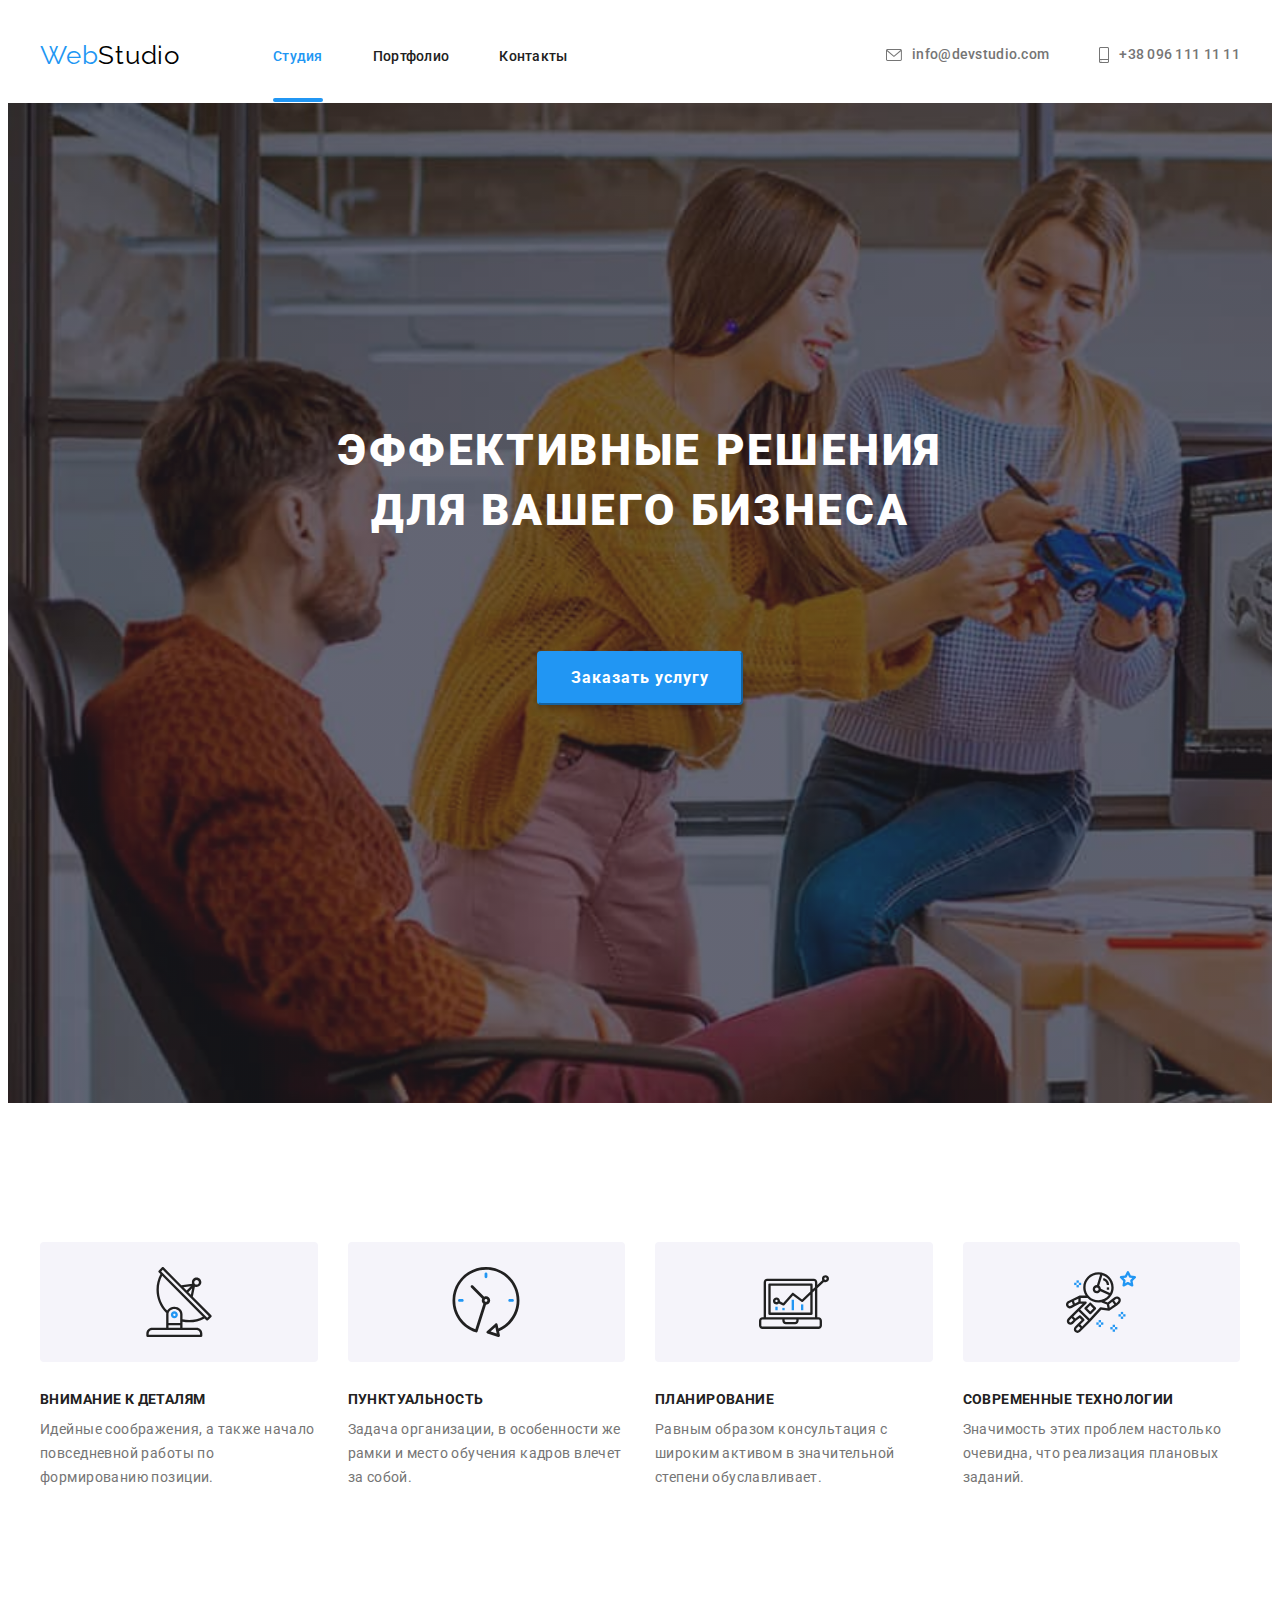
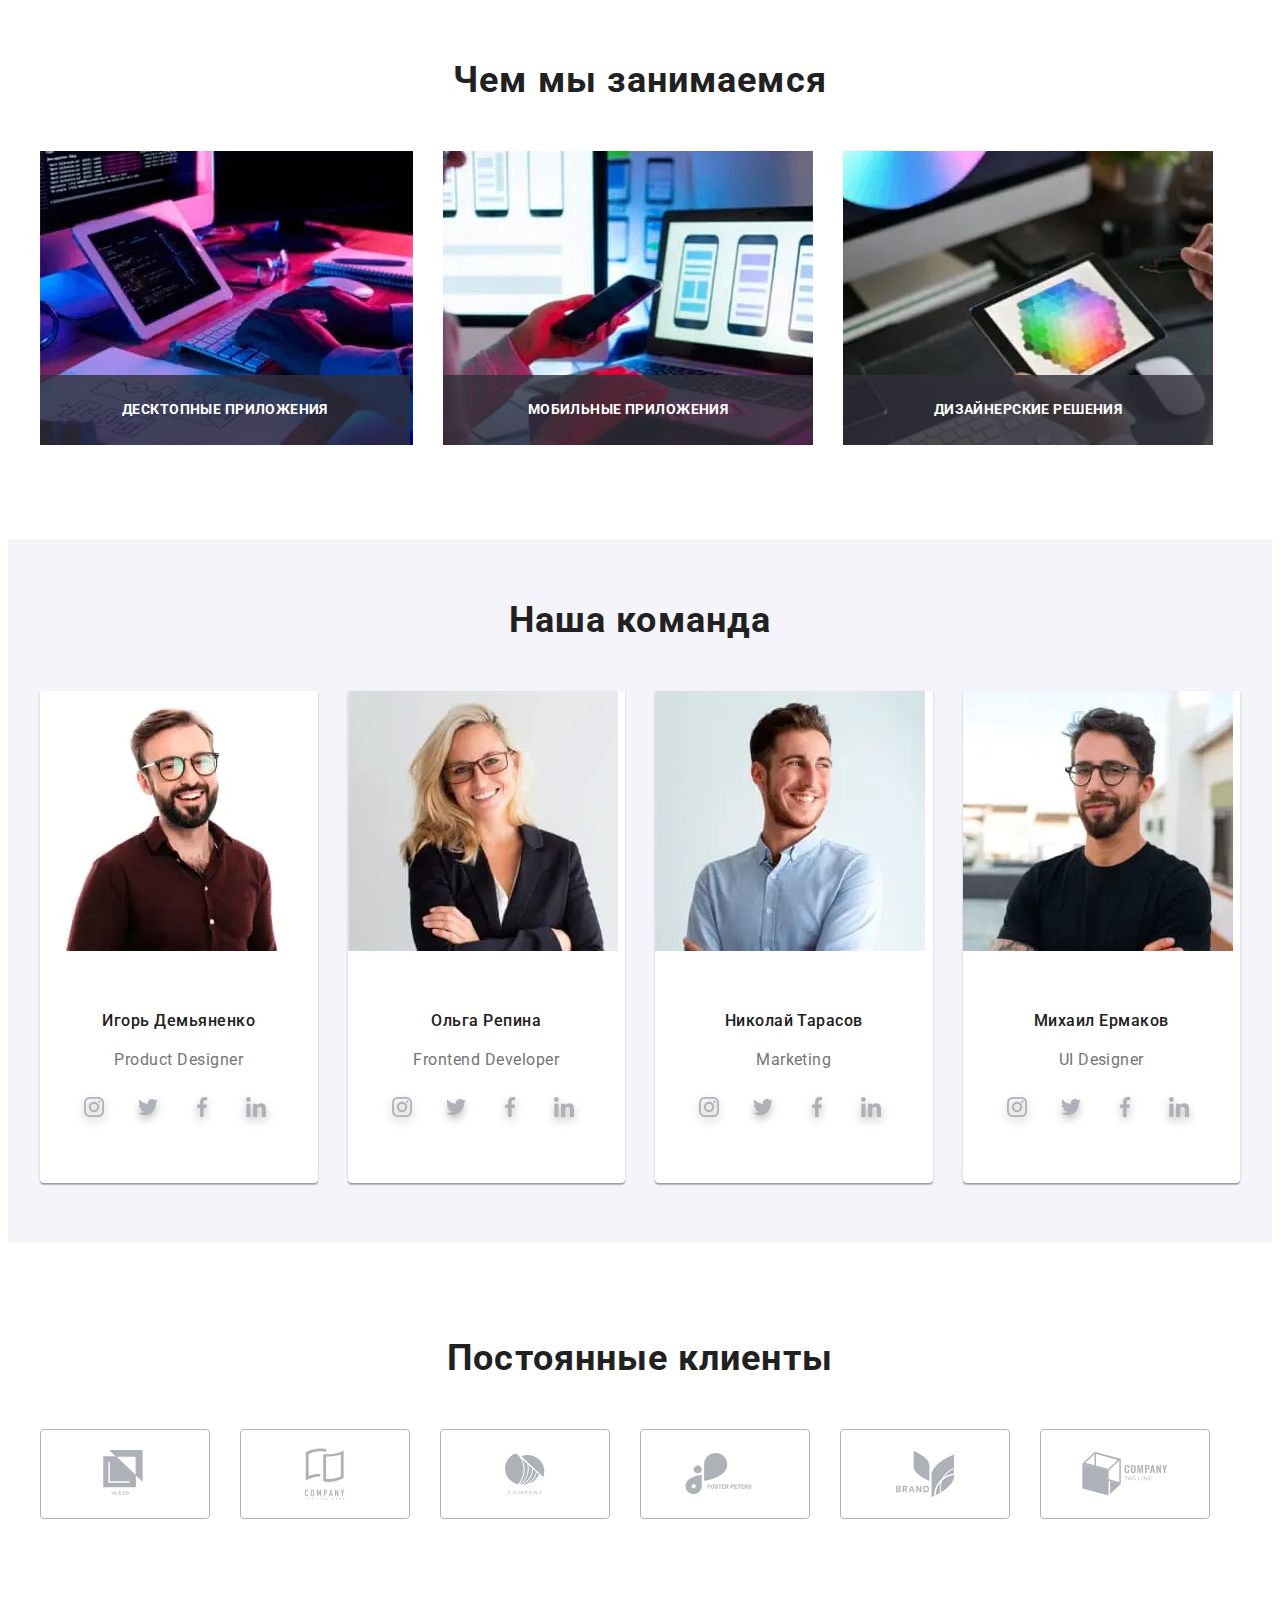
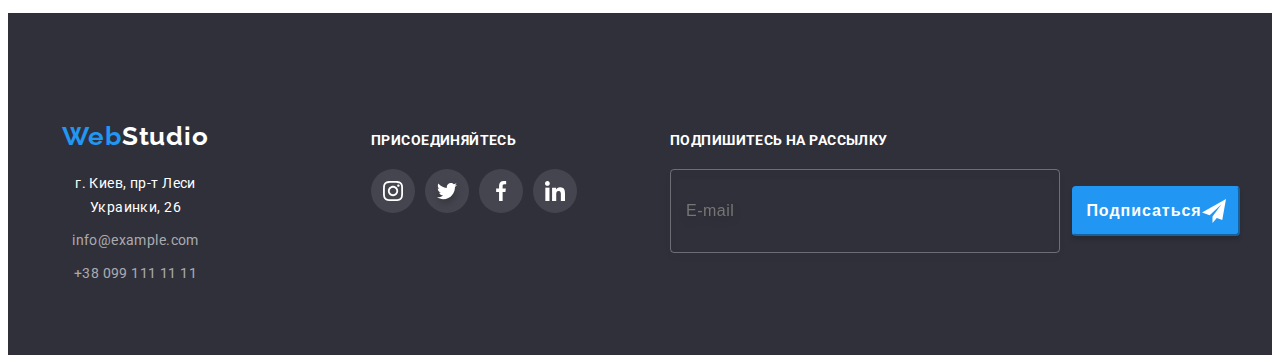
==== commit b4156559: "адаптация портфолио, футера, списков клиентов" ====
--- a/index.html
+++ b/index.html
@@ -210,8 +210,57 @@
                 <h2 class="section-title">Наша команда</h2>
                 <ul class="team__list list">
                     <li class="team__item">
-                        <img class="team__img" src="images/img3.jpg" alt="Игорь Демьяненко"
-                         height="260">
+                        <picture>
+                            <source
+                              srcset="
+                                ./images/studio/team/ihor/ihor.webp    1x,
+                                ./images/studio/team/ihor/ihor@2x.webp 2x
+                              "
+                              media="(min-width: 1200px)"
+                              type="image/webp"
+                            />
+                            <source
+                              srcset="
+                                ./images/studio/team/ihor/ihor.jpg    1x,
+                                ./images/studio/team/ihor/ihor@2x.jpg 2x
+                              "
+                              media="(min-width: 1200px)"
+                            />
+                            <source
+                              srcset="
+                                ./images/studio/team/ihor/ihor-tablet.webp    1x,
+                                ./images/studio/team/ihor/ihor-tablet@2x.webp 2x
+                              "
+                              media="(min-width: 768px)"
+                              type="image/webp"
+                            />
+                            <source
+                              srcset="
+                                ./images/studio/team/ihor/ihor-tablet.jpg    1x,
+                                ./images/studio/team/ihor/ihor-tablet@2x.jpg 2x
+                              "
+                              media="(min-width: 768px)"
+                            />
+                            <source
+                              srcset="
+                                ./images/studio/team/ihor/ihor-mobile.webp    1x,
+                                ./images/studio/team/ihor/ihor-mobile@2x.webp 2x
+                              "
+                              media="(max-width: 768px)"
+                              type="image/webp"
+                            />
+                            <source
+                              srcset="
+                                ./images/studio/team/ihor/ihor-mobile.jpg    1x,
+                                ./images/studio/team/ihor/ihor-mobile@2x.jpg 2x
+                              "
+                              media="(max-width: 768px)"
+                            />
+                            <img
+                              src="./images/studio/team/ihor/ihor.jpg"
+                              alt="Ihor Demyanenko photo"
+                            />
+                          </picture>
                        <div class="team__box"> 
                         <h3 class="team__title">Игорь Демьяненко</h3>
                         <p class="team__text" lang="en">Product Designer</p>
@@ -248,8 +297,57 @@
                        </div> 
                     </li>
                     <li class="team__item">
-                        <img class="team__img" src="images/img4.jpg" alt="Ольга Репина"
-                         height="260">
+                        <picture>
+                            <source
+                              srcset="
+                                ./images/studio/team/olga/olga.webp    1x,
+                                ./images/studio/team/olga/olga@2x.webp 2x
+                              "
+                              media="(min-width: 1200px)"
+                              type="image/webp"
+                            />
+                            <source
+                              srcset="
+                                ./images/studio/team/olga/olga.jpg    1x,
+                                ./images/studio/team/olga/olga@2x.jpg 2x
+                              "
+                              media="(min-width: 1200px)"
+                            />
+                            <source
+                              srcset="
+                                ./images/studio/team/olga/olga-tablet.webp    1x,
+                                ./images/studio/team/olga/olga-tablet@2x.webp 2x
+                              "
+                              media="(min-width: 768px)"
+                              type="image/webp"
+                            />
+                            <source
+                              srcset="
+                                ./images/studio/team/olga/olga-tablet.jpg    1x,
+                                ./images/studio/team/olga/olga-tablet@2x.jpg 2x
+                              "
+                              media="(min-width: 768px)"
+                            />
+                            <source
+                              srcset="
+                                ./images/studio/team/olga/olga-mobile.webp    1x,
+                                ./images/studio/team/olga/olga-mobile@2x.webp 2x
+                              "
+                              media="(max-width: 768px)"
+                              type="image/webp"
+                            />
+                            <source
+                              srcset="
+                                ./images/studio/team/olga/olga-mobile.jpg    1x,
+                                ./images/studio/team/olga/olga-mobile@2x.jpg 2x
+                              "
+                              media="(max-width: 768px)"
+                            />
+                            <img
+                              src="./images/studio/team/olga/olga.jpg"
+                              alt="Olga Repina photo"
+                            />
+                          </picture>
                        <div class="team__box">  
                         <h3 class="team__title">Ольга Репина</h3>
                         <p class="team__text" lang="en">Frontend Developer</p>
@@ -286,8 +384,57 @@
                        </div> 
                     </li>
                     <li class="team__item">
-                        <img class="team__img" src="images/img5.jpg" alt="Николай Тарасов"
-                         height="260">
+                        <picture>
+                            <source
+                              srcset="
+                                ./images/studio/team/nikolay/nikolay.webp    1x,
+                                ./images/studio/team/nikolay/nikolay@2x.webp 2x
+                              "
+                              media="(min-width: 1200px)"
+                              type="image/webp"
+                            />
+                            <source
+                              srcset="
+                                ./images/studio/team/nikolay/nikolay.jpg    1x,
+                                ./images/studio/team/nikolay/nikolay@2x.jpg 2x
+                              "
+                              media="(min-width: 1200px)"
+                            />
+                            <source
+                              srcset="
+                                ./images/studio/team/nikolay/nikolay-tablet.webp    1x,
+                                ./images/studio/team/nikolay/nikolay-tablet@2x.webp 2x
+                              "
+                              media="(min-width: 768px)"
+                              type="image/webp"
+                            />
+                            <source
+                              srcset="
+                                ./images/studio/team/nikolay/nikolay-tablet.jpg    1x,
+                                ./images/studio/team/nikolay/nikolay-tablet@2x.jpg 2x
+                              "
+                              media="(min-width: 768px)"
+                            />
+                            <source
+                              srcset="
+                                ./images/studio/team/nikolay/nikolay-mobile.webp    1x,
+                                ./images/studio/team/nikolay/nikolay-mobile@2x.webp 2x
+                              "
+                              media="(max-width: 768px)"
+                              type="image/webp"
+                            />
+                            <source
+                              srcset="
+                                ./images/studio/team/nikolay/nikolay-mobile.jpg    1x,
+                                ./images/studio/team/nikolay/nikolay-mobile@2x.jpg 2x
+                              "
+                              media="(max-width: 768px)"
+                            />
+                            <img
+                              src="./images/studio/team/nikolay/nikolay.jpg"
+                              alt="Nikolay Tarasov photo"
+                            />
+                          </picture>
                        <div class="team__box"> 
                         <h3 class="team__title">Николай Тарасов</h3>
                         <p class="team__text" lang="en">Marketing</p>
@@ -324,8 +471,55 @@
                        </div> 
                     </li>
                     <li class="team__item">
-                        <img class="team__img" src="images/img6.jpg" alt="Михаил Ермаков"
-                         height="260">
+                        <picture>
+                            <source
+                              srcset="
+                                ./images/studio/team/michail/michail.webp    1x,
+                                ./images/studio/team/michail/michail@2x.webp 2x
+                              "
+                              media="(min-width: 1200px)"
+                              type="image/webp"
+                            />
+                            <source
+                              srcset="
+                                ./images/studio/team/michail/michail.jpg    1x,
+                                ./images/studio/team/michail/michail@2x.jpg 2x
+                              "
+                              media="(min-width: 1200px)"
+                            />
+                            <source
+                              srcset="
+                                ./images/studio/team/michail/michail-tablet.webp    1x,
+                                ./images/studio/team/michail/michail-tablet@2x.webp 2x
+                              "
+                              media="(min-width: 768px)" type="image/webp"
+                            />
+                            <source
+                              srcset="
+                                ./images/studio/team/michail/michail-tablet.jpg    1x,
+                                ./images/studio/team/michail/michail-tablet@2x.jpg 2x
+                              "
+                              media="(min-width: 768px)"
+                            />
+                            <source
+                              srcset="
+                                ./images/studio/team/michail/michail-mobile.webp    1x,
+                                ./images/studio/team/michail/michail-mobile@2x.webp 2x
+                              "
+                              media="(max-width: 768px)" type="image/webp"
+                            />
+                            <source
+                              srcset="
+                                ./images/studio/team/michail/michail-mobile.jpg    1x,
+                                ./images/studio/team/michail/michail-mobile@2x.jpg 2x
+                              "
+                              media="(max-width: 768px)"
+                            />
+                            <img
+                              src="./images/studio/team/michail/michail.jpg"
+                              alt="Michail Ermakov photo"
+                            />
+                          </picture>
                        <div class="team__box">  
                         <h3 class="team__title">Михаил Ермаков</h3>
                         <p class="team__text" lang="en">UI Designer</p>
@@ -364,7 +558,7 @@
                 </ul>
             </div>    
         </section>
-        <section  class="section">
+        <section  class="clients section">
             <div class="container">
                 <h2 class="section-title">Постоянные клиенты</h2>
 
@@ -416,7 +610,7 @@
         
         </section>
     </main> 
-  <!--   <footer class="footer">
+     <footer class="footer">
         <div class="footer__container container">
             <div class="footer-box">
                <a class="footer-box__logo link" href=""><span class="logo__web">Web</span>Studio</a>
@@ -430,7 +624,7 @@
                        <li class="address__item">
                            <a class="address__link link" href="mailto=info@example.com">info@example.com</a>
                        </li>
-                       <li>
+                       <li class="address__item">
                            <a class="address__link link" href="tel=+380991111111">+38 099 111 11 11</a>
                        </li>
                    </ul>
@@ -537,7 +731,7 @@
         </div>
     </div>
     <script src="./js/modal.js"></script>
-    <script src="./js/mobile-menu.js"></script> --> 
+    <script src="./js/mobile-menu.js"></script>
   </main>  
 </body>
 </html>--- a/css/main.min.css
+++ b/css/main.min.css
@@ -1,2 +1,2 @@
-:root{--main-font: 'Roboto', sans-serif;--secondary-font: 'Raleway', sans-serif;--accent-color: #2196F3}body{font-family:var(--main-font);color:#212121}h1,h2,h3,h4,h5,h6,p{margin:0}ul,ol{margin:0;padding:0}img{display:block;max-width:100%}.link{text-decoration:none}.list{list-style:none}.address{font-style:normal}.visually-hidden{position:absolute !important;clip:rect(1px 1px 1px 1px);clip:rect(1px, 1px, 1px, 1px);padding:0 !important;border:0 !important;height:1px !important;width:1px !important;overflow:hidden}.container{padding-left:15px;padding-right:15px}.header .container{display:flex;align-items:center;justify-content:space-between}@media screen and (max-width: 767px){.container{width:448px;margin:0 auto}}@media screen and (min-width: 768px){.container{width:768px}}@media screen and (min-width: 1200px){.container{width:1200px}}.section{padding-top:94px;padding-bottom:94px}.section-title{font-family:var(--main-font);font-weight:700;font-size:36px;line-height:1.17;text-align:center;letter-spacing:0.03em;color:#212121;margin-bottom:50px}.logo{font-family:var(--secondary-font);font-style:normal;font-weight:400;font-size:26px;line-height:1.19;letter-spacing:0.03em;color:#000;margin-right:93px}.logo__web{color:#2196F3}.social__list{display:flex;align-items:center;justify-content:space-between;margin-top:16px;margin-left:32px;margin-right:32px}.social__link{display:flex;justify-content:center;align-items:center;border-radius:50%;width:44px;height:44px;color:#AFB1B8;transition:background-color 250ms cubic-bezier(0.4, 0, 0.2, 1),color 250ms cubic-bezier(0.4, 0, 0.2, 1)}.social__link:hover,.social__link:focus{background-color:var(--accent-color);color:#FFF}.social__icon{fill:currentColor}.twitter{filter:drop-shadow(0px 4px 4px rgba(0,0,0,0.25))}.facebook{filter:drop-shadow(0px 4px 4px rgba(0,0,0,0.25))}.instagram{filter:drop-shadow(0px 4px 4px rgba(0,0,0,0.25))}.linkedin{filter:drop-shadow(0px 4px 4px rgba(0,0,0,0.25))}.backdrop{position:fixed;top:0;left:0;width:100vw;height:100vh;background-color:rgba(0,0,0,0.5);transition:opacity 250ms cubic-bezier(0.4, 0, 0.2, 1),250ms cubic-bezier(0.4, 0, 0.2, 1)}.modal{position:absolute;top:50%;left:50%;width:528px;height:580px;background-color:#ffffff;box-shadow:0px 1px 3px rgba(0,0,0,0.12),0px 1px 1px rgba(0,0,0,0.14),0px 2px 1px rgba(0,0,0,0.2);border-radius:4px;transform:translate(-50%, -50%);transition:transform 250ms cubic-bezier(0.4, 0, 0.2, 1);padding:40px}.backdrop .is-hidden .modal{transform:translate(-50%, -50%)}.modal__close-btn{position:absolute;top:8px;right:8px;width:30px;height:30px;background:transparent;border:1px solid rgba(0,0,0,0.1);border-radius:50%;cursor:pointer;display:flex;justify-content:center;align-items:center;transition:fill 250ms cubic-bezier(0.4, 0, 0.2, 1)}.modal__close-btn:focus{fill:var(--accent-color)}.is-hidden{opacity:0;visibility:hidden;pointer-events:none}.modal__title{display:flex;font-family:var(--main-font);font-weight:700;font-size:20px;line-height:1.15;text-align:center;letter-spacing:0.03em;color:#212121}.modal-form__field{font-size:12px;line-height:1.16;letter-spacing:0.01em;color:#757575}.modal-form__field:not(:last-child){padding-bottom:10px}.modal-form{display:flex;flex-direction:column;margin-top:12px}.modal-form__input-wrapper{position:relative;display:block;padding-top:4px}.modal-form__input{width:100%;height:40px;border:1px solid rgba(33,33,33,0.2);border-radius:4px;padding-left:42px;transition:border-color 250ms cubic-bezier(0.4, 0, 0.2, 1);cursor:pointer}.modal-form__input:focus{outline:none;border-color:var(--accent-color);fill:var(--accent-color)}.modal-form__icon{position:absolute;top:50%;left:12px;transform:translateY(-50%);display:block;transition:fill 250ms cubic-bezier(0.4, 0, 0.2, 1)}.modal-form__input:focus+.modal-form__icon{fill:var(--accent-color)}.modal-form__message{width:100%;height:120px;border:1px solid rgba(33,33,33,0.2);border-radius:4px;padding:12px 10px;resize:none;margin-top:4px;font-weight:400;font-size:14px;line-height:1.14;letter-spacing:0.01em;color:#000;transition:border-color 250ms cubic-bezier(0.4, 0, 0.2, 1)}.modal-form__message::placeholder{color:rgba(117,117,117,0.5)}.modal-form__message:focus{outline:none;border-color:var(--accent-color)}.modal-form__check-desc{display:flex;align-items:center;margin-top:10px;font-weight:400;font-size:14px;line-height:1.71;letter-spacing:0.03em;color:#757575}.modal-form__check-desc::before{display:block;content:"";width:16px;height:15px;outline:2px solid #000000;cursor:pointer;margin-right:8px;transition:background-color 250ms cubic-bezier(0.4, 0, 0.2, 1),fill 250ms cubic-bezier(0.4, 0, 0.2, 1)}.modal-form__term:checked+.modal-form__check-desc::before{background-image:url(../images/icons/check.svg);background-position:center}.modal-form__term:focus+.modal-form__check-desc::before{box-shadow:0 0 0 1px var(--accent-color);border-radius:2px;background-color:var(--accent-color);background-repeat:no-repeat;outline:none}.modal-form__link{color:var(--accent-color)}.modal-form__btn{align-self:center;min-width:200px;padding:10px 20px;background:var(--accent-color);border-radius:4px;margin-top:30px;box-shadow:0px 4px 4px rgba(0,0,0,0.15);border-color:var(--accent-color);font-weight:700;font-size:16px;line-height:1.87;letter-spacing:0.06em;cursor:pointer;color:#FFFFFF;transition:background-color 250ms cubic-bezier(0.4, 0, 0.2, 1)}.modal-form__btn:hover,.modal-form__btn:focus{background-color:#188CE8}.mobile-menu{display:flex;flex-direction:column;justify-content:space-between;position:fixed;top:0;left:50%;width:100vw;max-width:480px;height:100vh;padding:48px 40px;transform:translateY(-150%) translateX(-50%);transition:transform 250ms cubic-bezier(0.4, 0, 0.2, 1);background-color:#ffffff}.mobile-menu.is-open{transform:translateY(0) translateX(-50%)}.mobile-menu__item{position:relative;font-family:Roboto;font-style:normal;list-style:none;font-weight:500;font-size:40px;line-height:1.18;letter-spacing:0.02em}.mobile-menu__item:not(:first-child){margin-top:32px}.mobile-menu__link{color:#212121;transition-property:color;transition-duration:250ms;transition-timing-function:cubic-bezier(0.4, 0, 0.2, 1)}.mobile-menu__link-current{color:var(--accent-color);border-bottom:4px solid var(--accent-color);border-radius:2px}.mobile-menu__btn{position:absolute;top:10px;right:15px;background:transparent;border:none;padding:0;cursor:pointer}.mobile-menu__btn:hover{fill:var(--accent-color);outline:none}.mobile-menu__btn-icon{display:block}.mobile-contacts__list{margin-top:302px}.mobile-contacts__item:first-child a{font-family:Roboto;font-style:normal;font-weight:500;font-size:34px;line-height:1.18;letter-spacing:0.02em;color:var(--accent-color);margin-bottom:32px}.mobile-contacts__item:last-child a{font-family:Roboto;font-style:normal;font-weight:500;font-size:24px;line-height:1.17;letter-spacing:0.02em;color:#212121}.mobile-contacts__item:first-child{margin-bottom:32px}.mobile-contacts-link{transition:color 250ms cubic-bezier(0.4, 0, 0.2, 1),fill 250ms cubic-bezier(0.4, 0, 0.2, 1)}.mobile-social__list{display:flex;justify-content:flex-start;margin-top:64px;margin-bottom:48px}.mobile-social__link{position:relative;padding-left:10px;padding-right:10px}.mobile-social__item{border-right:1px solid rgba(33,33,33,0.2)}.mobile-social__item:last-child{border-right:none}.mobile-social__link{font-family:Roboto;font-style:normal;font-weight:500;font-size:18px;line-height:1.22;letter-spacing:0.02em;color:var(--accent-color)}.header{padding-top:16px;padding-bottom:16px;border-bottom:1px;color:#ECECEC}.navigation__list{display:none}.information__list{display:none}.burger__btn{border:none;background-color:transparent;padding:0;cursor:pointer}.burger__btn:hover{fill:var(--accent-color);outline:none}@media screen and (min-width: 768px){.burger__btn{display:none}.mobile-menu{display:none}.header{display:flex;justify-content:center;align-items:center;padding-top:21px;padding-bottom:21px;border-bottom:1px solid #ececec;background-color:#ffffff}.navigation{display:flex;align-items:center}.navigation__list{display:flex;margin-left:auto}.navigation__item:not(:last-child){margin-right:50px}.navigation__item .current::after{content:'';position:absolute;width:100%;height:4px;left:0;bottom:-32px;background:#2196F3;border-radius:2px}.navigation__studio-link{font-family:var(--main-font);font-style:normal;font-weight:500;font-size:14px;line-height:1.14;letter-spacing:0.02em;color:#212121;cursor:pointer;transition:color 250ms cubic-bezier(0.4, 0, 0.2, 1);position:relative}.navigation__studio-link:hover,.navigation__studio-link:focus{color:var(--accent-color)}.list .navigation__studio-link.current{color:var(--accent-color)}.navigation__link{font-family:var(--main-font);font-style:normal;font-weight:500;font-size:14px;line-height:1.14;letter-spacing:0.02em;color:#212121;transition:color 250ms cubic-bezier(0.4, 0, 0.2, 1);position:relative}.navigation__link:hover,.navigation__link:focus{color:var(--accent-color)}.information__list{display:flex;align-items:flex-start;margin-left:auto;flex-direction:column}.information__item:not(:last-child){margin-bottom:10px}.information__link{display:flex;align-items:center;justify-content:center;font-family:var(--main-font);font-style:normal;font-weight:500;font-size:12px;line-height:1.17;letter-spacing:0.02em;color:#757575;transition:color 250ms cubic-bezier(0.4, 0, 0.2, 1)}.information__link:hover,.information__link:focus{color:#2196F3}.information__icon{display:flex;align-items:center;margin-right:10px;fill:currentColor}}@media screen and (min-width: 1200px){.header{padding-top:32px;padding-bottom:32px;border-bottom:1px;color:#ECECEC}.header .container{display:flex;align-items:center;justify-content:center}.navigation{display:flex}.navigation__list{display:flex;align-items:center}.navigation__item:not(:last-child){margin-right:50px}.navigation__item .current::after{content:'';position:absolute;width:100%;height:4px;left:0;bottom:-38px;background:#2196F3;border-radius:2px}.navigation__studio-link{font-family:var(--main-font);font-style:normal;font-weight:500;font-size:14px;line-height:1.14;letter-spacing:0.02em;color:#212121;cursor:pointer;transition:color 250ms cubic-bezier(0.4, 0, 0.2, 1);position:relative}.navigation__studio-link:hover,.navigation__studio-link:focus{color:var(--accent-color)}.list .navigation__studio-link.current{color:var(--accent-color)}.navigation__link{font-family:var(--main-font);font-style:normal;font-weight:500;font-size:14px;line-height:1.14;letter-spacing:0.02em;color:#212121;transition:color 250ms cubic-bezier(0.4, 0, 0.2, 1);position:relative}.navigation__link:hover,.navigation__link:focus{color:var(--accent-color)}.information__list{display:flex;align-items:center;margin-left:auto;flex-direction:row}.information__item:not(:last-child){margin-right:50px;margin-bottom:0px}.information__link{display:flex;align-items:center;justify-content:center;font-family:var(--main-font);font-style:normal;font-weight:500;font-size:14px;line-height:1.14;letter-spacing:0.02em;color:#757575;transition:color 250ms cubic-bezier(0.4, 0, 0.2, 1)}.information__link:hover,.information__link:focus{color:#2196F3}.information__icon{display:flex;align-items:center;margin-right:10px;fill:currentColor}}.hero__title{font-weight:900;font-size:26px;line-height:1.62;letter-spacing:0.06em;text-transform:uppercase;text-align:center;margin:0 auto;margin-bottom:30px;color:#FFFFFF}.hero__btn{font-family:var(--main-font);font-style:normal;font-weight:700;font-size:16px;line-height:1.87;display:flex;text-align:center;letter-spacing:0.06em;cursor:pointer;color:#FFF;background-color:#2196F3;padding:10px 32px;min-width:200px;left:700px;top:430px;margin:auto;border-radius:4px;border-color:var(--accent-color);box-shadow:0px 4px 4px rgba(0,0,0,0.15)}.hero__btn:hover,.hero__btn:focus{background-color:#188ce8}@media screen and (max-width: 767px){.hero__section{background-image:linear-gradient(rgba(47,48,58,0.4), rgba(47,48,58,0.4)),url("../images/bg/hero-mobile.jpg");background-repeat:no-repeat;background-size:cover}}@media screen and (max-width: 767px) and (min-device-pixel-ratio: 2), screen and (max-width: 767px) and (min-resolution: 192dpi), screen and (max-width: 767px) and (min-resolution: 2dppx){.hero__section{background-image:url("../images/bg/hero-mobile@2x.jpg")}}@media screen and (max-width: 767px){.hero__title{max-width:360px}.hero__container{display:flex;align-items:center;flex-direction:column;padding-bottom:118px;padding-top:118px}}@media screen and (min-width: 768px){.hero__section{background-image:linear-gradient(rgba(47,48,58,0.4), rgba(47,48,58,0.4)),url("../images/bg/hero-tablet.jpg");min-height:400px;max-width:765px}}@media screen and (min-width: 768px) and (min-device-pixel-ratio: 2), screen and (min-width: 768px) and (min-resolution: 192dpi), screen and (min-width: 768px) and (min-resolution: 2dppx){.hero__section{background-image:url("../images/bg/hero-tablet@2x.jpg")}}@media screen and (min-width: 768px){.hero__title{max-width:360px}.hero__container{display:flex;align-items:center;flex-direction:column;padding-bottom:118px;padding-top:118px}}@media screen and (min-width: 1200px){.hero__section{padding-top:200px;padding-bottom:200px;min-height:600px;max-width:1600px;display:flex;justify-content:center;background-image:linear-gradient(rgba(47,48,58,0.4), rgba(47,48,58,0.4)),url("../images/bg/hero.jpg");background-repeat:no-repeat;background-size:cover}}@media screen and (min-width: 1200px) and (min-device-pixel-ratio: 2), screen and (min-width: 1200px) and (min-resolution: 192dpi), screen and (min-width: 1200px) and (min-resolution: 2dppx){.hero__section{background-image:url("../images/bg/hero@2x.jpg")}}@media screen and (min-width: 1200px){.hero__title{max-width:696px;font-size:44px;line-height:1.36}}.skills__container{padding-top:45px;padding-bottom:45px}.skills__box{display:flex;align-items:center;justify-content:center;height:120px;border-radius:4px;margin-bottom:30px;background-color:#F5F4FA;min-width:100%}.skills__set{display:flex;flex-wrap:wrap;margin:-15px}.skills__list{justify-content:center;margin:15px}.skills__title{font-family:var(--main-font);font-weight:700;font-size:14px;line-height:1.14;letter-spacing:0.03em;text-transform:uppercase;margin-bottom:10px;color:#212121;text-align:center}.skills__text{font-size:14px;line-height:1.71;letter-spacing:0.03em;color:#757575;margin-bottom:30px}@media screen and (min-width: 768px){.skills__list{flex-basis:calc((100% / 2 - 30px))}.skills__title{text-align:start}}@media screen and (min-width: 1200px){.skills{display:flex;justify-content:center}.skills__set{display:flex;justify-content:space-between}.skills__list{flex-basis:calc((100% / 4 - 30px))}.skills__box{width:270px;height:120px;margin-bottom:30px}}.activities{display:none}@media screen and (min-width: 768px){.activities{display:none}}@media screen and (min-width: 1200px){.activities{display:flex;justify-content:space-around;padding-bottom:94px}.activities__list{display:flex}.activities__item{position:relative}.activities__item:not(:last-child){margin-right:30px}.activities__text{position:absolute;width:370px;background-color:rgba(47,48,58,0.8);bottom:0;color:#FFF;text-align:center;font-family:var(--main-font);font-weight:700;font-size:14px;line-height:1.14;letter-spacing:0.03em;text-transform:uppercase;padding-top:27px;padding-bottom:27px}}.team{background-color:#F5F4FA}.team__list{display:flex;flex-wrap:wrap;margin-left:-30px;margin-top:-30px}.team__item{background-color:#FFF;flex-basis:calc(100% / 4 - 30px);margin-left:30px;margin-top:30px;box-shadow:0px 1px 3px rgba(0,0,0,0.12),0px 1px 1px rgba(0,0,0,0.14),0px 2px 1px rgba(0,0,0,0.2);border-radius:0px 0px 4px 4px}.team__box{padding-top:30px;padding-bottom:30px}.team__title{font-family:var(--main-font);font-weight:500;font-size:16px;line-height:1.19;text-align:center;letter-spacing:0.03em;color:#212121;margin-bottom:10px}.team__text{font-family:var(--main-font);font-size:16px;line-height:1.19;text-align:center;letter-spacing:0.03em;color:#757575}.clients__list{display:flex;align-items:center;justify-content:space-between}.clients__link{display:flex;align-items:center;justify-content:center;border:1px solid #AFB1B8;box-sizing:border-box;border-radius:4px;width:170px;height:90px;color:#AFB1B8;cursor:pointer;transition:border-color 250ms cubic-bezier(0.4, 0, 0.2, 1)}.clients__link:hover,.clients__link:focus{border-color:var(--accent-color)}.clients__icon{fill:currentColor;transition:fill 250ms cubic-bezier(0.4, 0, 0.2, 1)}.clients__link:hover .clients__icon,.clients__link:focus .clients__icon{fill:var(--accent-color)}.footer{background-color:#2F303A;padding-top:60px;padding-bottom:60px}.footer__container{display:flex;align-items:baseline}.footer-box__logo{display:flex;flex-direction:column;display:block;font-family:var(--secondary-font);font-style:normal;font-weight:700;font-size:26px;line-height:1.19;letter-spacing:0.03em;color:#fff;margin-bottom:20px}.address__item{margin-bottom:9px}.address__map{font-family:var(--main-font);font-style:normal;font-size:14px;line-height:1.71;letter-spacing:0.03em;color:#FFFFFF}.address__link{font-family:var(--main-font);font-style:normal;font-size:14px;line-height:1.71;letter-spacing:0.03em;color:rgba(255,255,255,0.6)}.footer-social__container{display:flex;flex-direction:column;width:206px;margin-left:70px}.footer__list{display:flex;align-items:center;justify-content:space-between;margin-top:20px;width:206px;height:44px}.footer__title{font-family:var(--main-font);font-style:normal;font-weight:700;font-size:14px;line-height:1.14;letter-spacing:0.03em;text-transform:uppercase;color:#FFFFFF}.footer__item{display:flex;align-items:center;justify-content:center}.footer__link{display:flex;justify-content:center;align-items:center;border-radius:50%;width:44px;height:44px;color:#fff;background:rgba(255,255,255,0.1);transition:background-color 250ms cubic-bezier(0.4, 0, 0.2, 1),color 250ms cubic-bezier(0.4, 0, 0.2, 1)}.footer__link:hover,.footer__link:focus{background-color:var(--accent-color);color:#FFF}.footer__icon{fill:currentColor}.footer-form__container{display:flex;flex-direction:column;width:570px;margin-left:93px}.footer-form{display:flex}.footer__mail-input{height:50px;width:358px;padding:16px 15px;border:1px solid rgba(255,255,255,0.3);filter:drop-shadow(0px 4px 4px rgba(0,0,0,0.15));border-radius:4px;background:transparent;color:var(--primary-white-color);font-weight:400;font-size:16px;line-height:1.25;display:flex;align-items:center;letter-spacing:0.03em;color:rgba(255,255,255,0.6);margin-top:20px}.footer__mail-input:focus{outline:none}.footer__btn{display:flex;align-items:center;justify-content:center;background:#2196F3;box-shadow:0px 4px 4px rgba(0,0,0,0.15);border-radius:4px;margin-left:12px;margin-top:20px;width:200px;height:50px;border-color:var(--accent-color);font-weight:700;font-size:16px;line-height:1.87;text-align:center;letter-spacing:0.06em;color:#FFFFFF}.footer-form__icon{margin-left:10px}.menu-nav{text-align:center}.filters__list{display:flex;justify-content:center;margin-left:auto;margin-right:auto;margin-bottom:54px}.filters__item{min-width:73px}.filters__item:not(:last-child){margin-right:8px}.filters__btn{font-family:var(--main-font);font-weight:500;font-size:16px;line-height:1.62;text-align:center;letter-spacing:0.03em;cursor:pointer;padding:6px 22px;color:#212121;border:none;border-radius:4px;background:#F5F4FA;transition:background-color 250ms cubic-bezier(0.4, 0, 0.2, 1),color 250ms cubic-bezier(0.4, 0, 0.2, 1)}.filters__btn:hover,.filters__btn:focus{background-color:var(--accent-color);color:#fff;box-shadow:0px 3px 1px rgba(0,0,0,0.1),0px 1px 2px rgba(0,0,0,0.08),0px 2px 2px rgba(0,0,0,0.12);border-radius:4px}.projects__list{display:flex;justify-content:start;flex-wrap:wrap;margin-left:-30px;margin-top:-30px}.projects__item{flex-basis:calc(100% / 3 - 30px);margin-left:30px;margin-top:30px}.projects__item:hover,.projects__item:focus{background:#FFFFFF;box-sizing:border-box;box-shadow:0px 1px 1px rgba(0,0,0,0.12),0px 4px 4px rgba(0,0,0,0.06),1px 4px 6px rgba(0,0,0,0.16);cursor:pointer}.projects__link:hover .projects__overlay,.projects__link:focus .projects__overlay{transform:translateY(-100%)}.projects__overlay{font-family:var(--main-font);font-weight:400;font-size:18px;line-height:1.55;letter-spacing:0.03em;color:#FFFFFF;background-color:rgba(33,150,243,0.9);padding:63px 24px;text-align:start;position:absolute;top:0;left:0;height:100%;transform:translateY(100%);transition:transform 250ms cubic-bezier(0.4, 0, 0.2, 1)}.projects__item:hover .projects__overlay,.projects__item:focus .projects__overlay{transform:translateY(0%)}.projects__overlay-box{position:relative;overflow:hidden}.projects__box{padding:20px 24px;border:1px solid #EEEEEE}.projects__title{font-family:var(--main-font);font-weight:700;font-size:18px;line-height:2;letter-spacing:0.06em;text-align:start;color:#212121}.projects__text{font-size:16px;line-height:1.87;letter-spacing:0.03em;text-align:start;color:#757575}
+:root{--main-font: 'Roboto', sans-serif;--secondary-font: 'Raleway', sans-serif;--accent-color: #2196F3}body{font-family:var(--main-font);color:#212121}h1,h2,h3,h4,h5,h6,p{margin:0}ul,ol{margin:0;padding:0}img{display:block;max-width:100%}.link{text-decoration:none}.list{list-style:none}.address{font-style:normal}.visually-hidden{position:absolute !important;clip:rect(1px 1px 1px 1px);clip:rect(1px, 1px, 1px, 1px);padding:0 !important;border:0 !important;height:1px !important;width:1px !important;overflow:hidden}.container{padding-left:15px;padding-right:15px}.header .container{display:flex;align-items:center;justify-content:space-between}@media screen and (max-width: 767px){.container{width:448px;margin:0 auto}}@media screen and (min-width: 768px){.container{width:768px}}@media screen and (min-width: 1200px){.container{width:1200px;margin-left:auto;margin-right:auto}}.section{padding-top:94px;padding-bottom:94px}.section-title{font-family:var(--main-font);font-weight:700;font-size:36px;line-height:1.17;text-align:center;letter-spacing:0.03em;color:#212121;margin-bottom:50px}.logo{font-family:var(--secondary-font);font-style:normal;font-weight:400;font-size:26px;line-height:1.19;letter-spacing:0.03em;color:#000;margin-right:93px}.logo__web{color:#2196F3}.social__list{display:flex;align-items:center;justify-content:space-between;margin-top:16px;margin-left:32px;margin-right:32px}.social__link{display:flex;justify-content:center;align-items:center;border-radius:50%;width:44px;height:44px;color:#AFB1B8;transition:background-color 250ms cubic-bezier(0.4, 0, 0.2, 1),color 250ms cubic-bezier(0.4, 0, 0.2, 1)}.social__link:hover,.social__link:focus{background-color:var(--accent-color);color:#FFF}.social__icon{fill:currentColor}.twitter{filter:drop-shadow(0px 4px 4px rgba(0,0,0,0.25))}.facebook{filter:drop-shadow(0px 4px 4px rgba(0,0,0,0.25))}.instagram{filter:drop-shadow(0px 4px 4px rgba(0,0,0,0.25))}.linkedin{filter:drop-shadow(0px 4px 4px rgba(0,0,0,0.25))}.backdrop{position:fixed;top:0;left:0;width:100vw;height:100vh;background-color:rgba(0,0,0,0.5);transition:opacity 250ms cubic-bezier(0.4, 0, 0.2, 1),250ms cubic-bezier(0.4, 0, 0.2, 1)}.modal{position:absolute;top:50%;left:50%;width:528px;height:580px;background-color:#ffffff;box-shadow:0px 1px 3px rgba(0,0,0,0.12),0px 1px 1px rgba(0,0,0,0.14),0px 2px 1px rgba(0,0,0,0.2);border-radius:4px;transform:translate(-50%, -50%);transition:transform 250ms cubic-bezier(0.4, 0, 0.2, 1);padding:40px}.backdrop .is-hidden .modal{transform:translate(-50%, -50%)}.modal__close-btn{position:absolute;top:8px;right:8px;width:30px;height:30px;background:transparent;border:1px solid rgba(0,0,0,0.1);border-radius:50%;cursor:pointer;display:flex;justify-content:center;align-items:center;transition:fill 250ms cubic-bezier(0.4, 0, 0.2, 1)}.modal__close-btn:focus{fill:var(--accent-color)}.is-hidden{opacity:0;visibility:hidden;pointer-events:none}.modal__title{display:flex;font-family:var(--main-font);font-weight:700;font-size:20px;line-height:1.15;text-align:center;letter-spacing:0.03em;color:#212121}.modal-form__field{font-size:12px;line-height:1.16;letter-spacing:0.01em;color:#757575}.modal-form__field:not(:last-child){padding-bottom:10px}.modal-form{display:flex;flex-direction:column;margin-top:12px}.modal-form__input-wrapper{position:relative;display:block;padding-top:4px}.modal-form__input{width:100%;height:40px;border:1px solid rgba(33,33,33,0.2);border-radius:4px;padding-left:42px;transition:border-color 250ms cubic-bezier(0.4, 0, 0.2, 1);cursor:pointer}.modal-form__input:focus{outline:none;border-color:var(--accent-color);fill:var(--accent-color)}.modal-form__icon{position:absolute;top:50%;left:12px;transform:translateY(-50%);display:block;transition:fill 250ms cubic-bezier(0.4, 0, 0.2, 1)}.modal-form__input:focus+.modal-form__icon{fill:var(--accent-color)}.modal-form__message{width:100%;height:120px;border:1px solid rgba(33,33,33,0.2);border-radius:4px;padding:12px 10px;resize:none;margin-top:4px;font-weight:400;font-size:14px;line-height:1.14;letter-spacing:0.01em;color:#000;transition:border-color 250ms cubic-bezier(0.4, 0, 0.2, 1)}.modal-form__message::placeholder{color:rgba(117,117,117,0.5)}.modal-form__message:focus{outline:none;border-color:var(--accent-color)}.modal-form__check-desc{display:flex;align-items:center;margin-top:10px;font-weight:400;font-size:14px;line-height:1.71;letter-spacing:0.03em;color:#757575}.modal-form__check-desc::before{display:block;content:"";width:16px;height:15px;outline:2px solid #000000;cursor:pointer;margin-right:8px;transition:background-color 250ms cubic-bezier(0.4, 0, 0.2, 1),fill 250ms cubic-bezier(0.4, 0, 0.2, 1)}.modal-form__term:checked+.modal-form__check-desc::before{background-image:url(../images/icons/check.svg);background-position:center}.modal-form__term:focus+.modal-form__check-desc::before{box-shadow:0 0 0 1px var(--accent-color);border-radius:2px;background-color:var(--accent-color);background-repeat:no-repeat;outline:none}.modal-form__link{color:var(--accent-color)}.modal-form__btn{align-self:center;min-width:200px;padding:10px 20px;background:var(--accent-color);border-radius:4px;margin-top:30px;box-shadow:0px 4px 4px rgba(0,0,0,0.15);border-color:var(--accent-color);font-weight:700;font-size:16px;line-height:1.87;letter-spacing:0.06em;cursor:pointer;color:#FFFFFF;transition:background-color 250ms cubic-bezier(0.4, 0, 0.2, 1)}.modal-form__btn:hover,.modal-form__btn:focus{background-color:#188CE8}.mobile-menu{display:flex;flex-direction:column;justify-content:space-between;position:fixed;top:0;left:50%;width:100vw;max-width:480px;height:100vh;padding:48px 40px;transform:translateY(-150%) translateX(-50%);transition:transform 250ms cubic-bezier(0.4, 0, 0.2, 1);background-color:#ffffff}.mobile-menu.is-open{transform:translateY(0) translateX(-50%)}.mobile-menu__item{position:relative;font-family:Roboto;font-style:normal;list-style:none;font-weight:500;font-size:40px;line-height:1.18;letter-spacing:0.02em}.mobile-menu__item:not(:first-child){margin-top:32px}.mobile-menu__link{color:#212121;transition-property:color;transition-duration:250ms;transition-timing-function:cubic-bezier(0.4, 0, 0.2, 1)}.mobile-menu__link-current{color:var(--accent-color);border-bottom:4px solid var(--accent-color);border-radius:2px}.mobile-menu__btn{position:absolute;top:10px;right:15px;background:transparent;border:none;padding:0;cursor:pointer}.mobile-menu__btn:hover{fill:var(--accent-color);outline:none}.mobile-menu__btn-icon{display:block}.mobile-contacts__list{margin-top:302px}.mobile-contacts__item:first-child a{font-family:Roboto;font-style:normal;font-weight:500;font-size:34px;line-height:1.18;letter-spacing:0.02em;color:var(--accent-color);margin-bottom:32px}.mobile-contacts__item:last-child a{font-family:Roboto;font-style:normal;font-weight:500;font-size:24px;line-height:1.17;letter-spacing:0.02em;color:#212121}.mobile-contacts__item:first-child{margin-bottom:32px}.mobile-contacts-link{transition:color 250ms cubic-bezier(0.4, 0, 0.2, 1),fill 250ms cubic-bezier(0.4, 0, 0.2, 1)}.mobile-social__list{display:flex;justify-content:flex-start;margin-top:64px;margin-bottom:48px}.mobile-social__link{position:relative;padding-left:10px;padding-right:10px}.mobile-social__item{border-right:1px solid rgba(33,33,33,0.2)}.mobile-social__item:last-child{border-right:none}.mobile-social__link{font-family:Roboto;font-style:normal;font-weight:500;font-size:18px;line-height:1.22;letter-spacing:0.02em;color:var(--accent-color)}.header{padding-top:16px;padding-bottom:16px;border-bottom:1px;color:#ECECEC}.navigation__list{display:none}.information__list{display:none}.burger__btn{border:none;background-color:transparent;padding:0;cursor:pointer}.burger__btn:hover{fill:var(--accent-color);outline:none}@media screen and (min-width: 768px){.burger__btn{display:none}.mobile-menu{display:none}.header{display:flex;justify-content:center;align-items:center;padding-top:21px;padding-bottom:21px;border-bottom:1px solid #ececec;background-color:#ffffff}.navigation{display:flex;align-items:center}.navigation__list{display:flex;margin-left:auto}.navigation__item:not(:last-child){margin-right:50px}.navigation__item .current::after{content:'';position:absolute;width:100%;height:4px;left:0;bottom:-32px;background:#2196F3;border-radius:2px}.navigation__studio-link{font-family:var(--main-font);font-style:normal;font-weight:500;font-size:14px;line-height:1.14;letter-spacing:0.02em;color:#212121;cursor:pointer;transition:color 250ms cubic-bezier(0.4, 0, 0.2, 1);position:relative}.navigation__studio-link:hover,.navigation__studio-link:focus{color:var(--accent-color)}.list .navigation__studio-link.current{color:var(--accent-color)}.navigation__link{font-family:var(--main-font);font-style:normal;font-weight:500;font-size:14px;line-height:1.14;letter-spacing:0.02em;color:#212121;transition:color 250ms cubic-bezier(0.4, 0, 0.2, 1);position:relative}.navigation__link:hover,.navigation__link:focus{color:var(--accent-color)}.information__list{display:flex;align-items:flex-start;margin-left:auto;flex-direction:column}.information__item:not(:last-child){margin-bottom:10px}.information__link{display:flex;align-items:center;justify-content:center;font-family:var(--main-font);font-style:normal;font-weight:500;font-size:12px;line-height:1.17;letter-spacing:0.02em;color:#757575;transition:color 250ms cubic-bezier(0.4, 0, 0.2, 1)}.information__link:hover,.information__link:focus{color:#2196F3}.information__icon{display:flex;align-items:center;margin-right:10px;fill:currentColor}}@media screen and (min-width: 1200px){.header{padding-top:32px;padding-bottom:32px;border-bottom:1px;color:#ECECEC}.header .container{display:flex;align-items:center;justify-content:center}.navigation{display:flex}.navigation__list{display:flex;align-items:center}.navigation__item:not(:last-child){margin-right:50px}.navigation__item .current::after{content:'';position:absolute;width:100%;height:4px;left:0;bottom:-38px;background:#2196F3;border-radius:2px}.navigation__studio-link{font-family:var(--main-font);font-style:normal;font-weight:500;font-size:14px;line-height:1.14;letter-spacing:0.02em;color:#212121;cursor:pointer;transition:color 250ms cubic-bezier(0.4, 0, 0.2, 1);position:relative}.navigation__studio-link:hover,.navigation__studio-link:focus{color:var(--accent-color)}.list .navigation__studio-link.current{color:var(--accent-color)}.navigation__link{font-family:var(--main-font);font-style:normal;font-weight:500;font-size:14px;line-height:1.14;letter-spacing:0.02em;color:#212121;transition:color 250ms cubic-bezier(0.4, 0, 0.2, 1);position:relative}.navigation__link:hover,.navigation__link:focus{color:var(--accent-color)}.information__list{display:flex;align-items:center;margin-left:auto;flex-direction:row}.information__item:not(:last-child){margin-right:50px;margin-bottom:0px}.information__link{display:flex;align-items:center;justify-content:center;font-family:var(--main-font);font-style:normal;font-weight:500;font-size:14px;line-height:1.14;letter-spacing:0.02em;color:#757575;transition:color 250ms cubic-bezier(0.4, 0, 0.2, 1)}.information__link:hover,.information__link:focus{color:#2196F3}.information__icon{display:flex;align-items:center;margin-right:10px;fill:currentColor}}.hero__title{font-weight:900;font-size:26px;line-height:1.62;letter-spacing:0.06em;text-transform:uppercase;text-align:center;margin:0 auto;margin-bottom:30px;color:#FFFFFF}.hero__btn{font-family:var(--main-font);font-style:normal;font-weight:700;font-size:16px;line-height:1.87;display:flex;text-align:center;letter-spacing:0.06em;cursor:pointer;color:#FFF;background-color:#2196F3;padding:10px 32px;min-width:200px;left:700px;top:430px;margin:auto;border-radius:4px;border-color:var(--accent-color);box-shadow:0px 4px 4px rgba(0,0,0,0.15)}.hero__btn:hover,.hero__btn:focus{background-color:#188ce8}@media screen and (max-width: 767px){.hero__section{background-image:linear-gradient(rgba(47,48,58,0.4), rgba(47,48,58,0.4)),url("../images/bg/hero-mobile.jpg");background-repeat:no-repeat;background-size:cover}}@media screen and (max-width: 767px) and (min-device-pixel-ratio: 2), screen and (max-width: 767px) and (min-resolution: 192dpi), screen and (max-width: 767px) and (min-resolution: 2dppx){.hero__section{background-image:url("../images/bg/hero-mobile@2x.jpg")}}@media screen and (max-width: 767px){.hero__title{max-width:360px}.hero__container{display:flex;align-items:center;flex-direction:column;padding-bottom:118px;padding-top:118px}}@media screen and (min-width: 768px){.hero__section{background-image:linear-gradient(rgba(47,48,58,0.4), rgba(47,48,58,0.4)),url("../images/bg/hero-tablet.jpg");min-height:400px;max-width:765px}}@media screen and (min-width: 768px) and (min-device-pixel-ratio: 2), screen and (min-width: 768px) and (min-resolution: 192dpi), screen and (min-width: 768px) and (min-resolution: 2dppx){.hero__section{background-image:url("../images/bg/hero-tablet@2x.jpg")}}@media screen and (min-width: 768px){.hero__title{max-width:360px}.hero__container{display:flex;align-items:center;flex-direction:column;padding-bottom:118px;padding-top:118px}}@media screen and (min-width: 1200px){.hero__section{padding-top:200px;padding-bottom:200px;min-height:600px;max-width:1600px;display:flex;justify-content:center;background-image:linear-gradient(rgba(47,48,58,0.4), rgba(47,48,58,0.4)),url("../images/bg/hero.jpg");background-repeat:no-repeat;background-size:cover}}@media screen and (min-width: 1200px) and (min-device-pixel-ratio: 2), screen and (min-width: 1200px) and (min-resolution: 192dpi), screen and (min-width: 1200px) and (min-resolution: 2dppx){.hero__section{background-image:url("../images/bg/hero@2x.jpg")}}@media screen and (min-width: 1200px){.hero__title{max-width:696px;font-size:44px;line-height:1.36}}.skills__container{padding-top:45px;padding-bottom:45px}.skills__box{display:flex;align-items:center;justify-content:center;height:120px;border-radius:4px;margin-bottom:30px;background-color:#F5F4FA;min-width:100%}.skills__set{display:flex;flex-wrap:wrap;margin:-15px}.skills__list{justify-content:center;margin:15px}.skills__title{font-family:var(--main-font);font-weight:700;font-size:14px;line-height:1.14;letter-spacing:0.03em;text-transform:uppercase;margin-bottom:10px;color:#212121;text-align:center}.skills__text{font-size:14px;line-height:1.71;letter-spacing:0.03em;color:#757575;margin-bottom:30px}@media screen and (min-width: 768px){.skills__list{flex-basis:calc((100% / 2 - 30px))}.skills__title{text-align:start}}@media screen and (min-width: 1200px){.skills{display:flex;justify-content:center}.skills__set{display:flex;justify-content:space-between}.skills__list{flex-basis:calc((100% / 4 - 30px))}.skills__box{width:270px;height:120px;margin-bottom:30px}}.activities{display:none}@media screen and (min-width: 768px){.activities{display:none}}@media screen and (min-width: 1200px){.activities{display:flex;justify-content:space-around;padding-bottom:94px}.activities__list{display:flex}.activities__item{position:relative}.activities__item:not(:last-child){margin-right:30px}.activities__text{position:absolute;width:370px;background-color:rgba(47,48,58,0.8);bottom:0;color:#FFF;text-align:center;font-family:var(--main-font);font-weight:700;font-size:14px;line-height:1.14;letter-spacing:0.03em;text-transform:uppercase;padding-top:27px;padding-bottom:27px}}.team{background-color:#F5F4FA;padding-top:60px;padding-bottom:60px}.team__title{color:#212121;font-weight:700;text-align:center;letter-spacing:0.03em;font-size:28px;line-height:1.18;padding-top:30px}.team__list{display:flex;flex-wrap:wrap;margin-left:-30px;margin-top:-30px}.team__item{margin-left:30px;margin-top:30px;box-shadow:0px 1px 3px rgba(0,0,0,0.12),0px 1px 1px rgba(0,0,0,0.14),0px 2px 1px rgba(0,0,0,0.2);border-radius:0px 0px 4px 4px;align-items:center;justify-content:center;width:100%}.team__text{font-family:var(--main-font);font-size:16px;line-height:1.19;text-align:center;letter-spacing:0.03em;color:#757575;padding-top:10px}.team .social__list{display:flex;margin-bottom:24px;max-width:206px;justify-content:space-between;padding-left:122px;padding-right:122px;margin-left:0px}@media screen and (min-width: 768px){.team{display:flex;justify-content:space-around;padding-top:60px;padding-bottom:60px}.team__item{flex-basis:calc(100% / 2 - 30px)}.team__title{font-family:Roboto;font-style:normal;font-weight:500;font-size:15.9298px;line-height:1.18;text-align:center;letter-spacing:0.03em;padding-top:30px;color:#212121}.team__text{padding-top:10px}.team .social__list{margin-bottom:24px;padding-left:89px;padding-right:89px;display:flex;justify-content:space-between}}@media screen and (min-width: 1200px){.team{display:flex;justify-content:space-around}.team__list{display:flex;flex-wrap:wrap;margin-left:-30px;margin-top:-30px}.team__item{background-color:#FFF;flex-basis:calc(100% / 4 - 30px);margin-left:30px;margin-top:30px;box-shadow:0px 1px 3px rgba(0,0,0,0.12),0px 1px 1px rgba(0,0,0,0.14),0px 2px 1px rgba(0,0,0,0.2);border-radius:0px 0px 4px 4px}.team__box{padding-top:30px;padding-bottom:30px}.team__title{font-family:var(--main-font);font-weight:500;font-size:16px;line-height:1.19;text-align:center;letter-spacing:0.03em;color:#212121;margin-bottom:10px}.team__text{font-family:var(--main-font);font-size:16px;line-height:1.19;text-align:center;letter-spacing:0.03em;color:#757575}.team .social__list{margin-left:32px;padding-left:0px;padding-right:0px}}.clients{display:flex;padding-top:60px;padding-bottom:60px;background:#ffffff}.clients__title{font-weight:700;text-align:center;letter-spacing:0.03em;color:#212121;margin-bottom:30px}.clients__list{display:flex}.clients__item{margin-top:30px;margin-left:30px}.clients__link{display:flex;align-items:center;justify-content:center;border:1px solid #afb1b8;box-sizing:border-box;border-radius:4px;color:#afb1b8;width:210px;height:90px;transition-property:color, border;transition-duration:250ms;transition-timing-function:cubic-bezier(0.4, 0, 0.2, 1)}.clients__link:hover,.clients__link:focus{color:var(--accent-color);border:1px solid var(--accent-color)}.clients__icon{fill:currentColor;transition:fill 250ms cubic-bezier(0.4, 0, 0.2, 1)}.clients__link:hover .clients__icon,.clients__link:focus .clients__icon{fill:var(--accent-color)}.clients__title{font-size:28px;line-height:1.18}.clients__list{flex-wrap:wrap;margin-left:-30px}.clients__item{flex-basis:calc(100% / 2 - 30px)}@media screen and (min-width: 768px){.clients__list{flex-wrap:wrap;margin-left:-30px;margin-top:-30px}.clients__item{flex-basis:calc(100% / 3 - 30px)}.clients__link{width:226px;height:90px}}@media screen and (min-width: 1200px){.clients{padding-top:94px;padding-bottom:94px}.clients__title{font-size:36px;line-height:1.17;margin-bottom:50px}.clients__item{flex-basis:calc(100% / 6 - 30px);margin-left:30px}.clients__item:first-child{margin-right:0;margin-left:0}.clients__link{width:170px}.clients__list{margin-left:0}}.footer{background-color:#2F303A;padding-top:60px;padding-bottom:60px}.footer__container{display:flex;flex-direction:column;justify-content:center;align-items:center}.footer-box{display:flex;flex-direction:column;justify-content:center;align-items:center}.footer-box__logo{display:flex;flex-direction:column;display:block;font-family:var(--secondary-font);font-style:normal;font-weight:700;font-size:26px;line-height:1.19;letter-spacing:0.03em;color:#fff;margin-bottom:20px}.address__item{margin-bottom:9px;text-align:center}.address__map{font-family:var(--main-font);font-style:normal;font-size:14px;line-height:1.71;letter-spacing:0.03em;color:#FFFFFF}.address__link{font-family:var(--main-font);font-style:normal;font-size:14px;line-height:1.71;letter-spacing:0.03em;color:rgba(255,255,255,0.6);text-align:center}.footer-social__container{margin-bottom:60px;margin-top:60px}.footer__list{display:flex;align-items:center;justify-content:space-between;margin-top:20px;width:206px;height:44px}.footer__title{font-family:var(--main-font);font-style:normal;font-weight:700;font-size:14px;line-height:1.14;letter-spacing:0.03em;text-transform:uppercase;color:#FFFFFF;text-align:center}.footer__item{display:flex;align-items:center;justify-content:center}.footer__link{display:flex;justify-content:center;align-items:center;border-radius:50%;width:44px;height:44px;color:#fff;background:rgba(255,255,255,0.1);transition:background-color 250ms cubic-bezier(0.4, 0, 0.2, 1),color 250ms cubic-bezier(0.4, 0, 0.2, 1)}.footer__link:hover,.footer__link:focus{background-color:var(--accent-color);color:#FFF}.footer__icon{fill:currentColor}.footer-form__container{display:flex;flex-direction:column;width:765px}.footer-form{display:flex;flex-direction:column;align-items:center}.footer__mail-input{height:50px;width:460px;padding:16px 15px;border:1px solid rgba(255,255,255,0.3);filter:drop-shadow(0px 4px 4px rgba(0,0,0,0.15));border-radius:4px;background:transparent;color:var(--primary-white-color);font-weight:400;font-size:16px;line-height:1.25;display:flex;align-items:center;letter-spacing:0.03em;color:rgba(255,255,255,0.6);margin-top:20px}.footer__mail-input:focus{outline:none}.footer__btn{display:flex;align-items:center;justify-content:space-evenly;background:#2196F3;box-shadow:0px 4px 4px rgba(0,0,0,0.15);border-radius:4px;margin-left:12px;margin-top:20px;width:200px;height:50px;border-color:var(--accent-color);font-weight:700;font-size:16px;line-height:1.87;text-align:center;letter-spacing:0.06em;color:#FFFFFF}.footer-form__icon{margin-left:10px}@media screen and (min-width: 768px){.footer__container{flex-direction:row;flex-wrap:wrap;align-items:baseline;justify-content:space-around}.footer-social__container{margin-bottom:60px}.footer-box{margin-right:70px;margin-bottom:0}.footer-social__container{display:flex;flex-direction:column;width:206px;margin-left:165px}.footer-form__container{display:flex;flex-direction:column;width:765px}.footer-form{display:flex;flex-direction:column;align-items:center}.footer__mail-input{height:50px;width:460px;padding:16px 15px;border:1px solid rgba(255,255,255,0.3);filter:drop-shadow(0px 4px 4px rgba(0,0,0,0.15));border-radius:4px;background:transparent;color:var(--primary-white-color);font-weight:400;font-size:16px;line-height:1.25;display:flex;align-items:center;letter-spacing:0.03em;color:rgba(255,255,255,0.6);margin-top:20px}.footer__mail-input:focus{outline:none}.footer__btn{display:flex;align-items:center;justify-content:space-evenly;background:#2196F3;box-shadow:0px 4px 4px rgba(0,0,0,0.15);border-radius:4px;margin-left:12px;margin-top:20px;width:200px;height:50px;border-color:var(--accent-color);font-weight:700;font-size:16px;line-height:1.87;text-align:center;letter-spacing:0.06em;color:#FFFFFF}.footer-form__icon{margin-left:10px}.footer__list{display:flex;align-items:center;justify-content:space-between;margin-top:20px;width:206px;height:44px}.footer-box__logo{display:flex;flex-direction:column;display:block;font-family:var(--secondary-font);font-style:normal;font-weight:700;font-size:26px;line-height:1.19;letter-spacing:0.03em;color:#fff;margin-bottom:20px}.address__item{margin-bottom:9px}.address__map{font-family:var(--main-font);font-style:normal;font-size:14px;line-height:1.71;letter-spacing:0.03em;color:#FFFFFF}.address__link{font-family:var(--main-font);font-style:normal;font-size:14px;line-height:1.71;letter-spacing:0.03em;color:rgba(255,255,255,0.6)}.footer__list{display:flex;align-items:center;justify-content:space-between;margin-top:20px;width:206px;height:44px}.footer__title{font-family:var(--main-font);font-style:normal;font-weight:700;font-size:14px;line-height:1.14;letter-spacing:0.03em;text-transform:uppercase;color:#FFFFFF;text-align:center}.footer__item{display:flex;align-items:center;justify-content:center}.footer__link{display:flex;justify-content:center;align-items:center;border-radius:50%;width:44px;height:44px;color:#fff;background:rgba(255,255,255,0.1);transition:background-color 250ms cubic-bezier(0.4, 0, 0.2, 1),color 250ms cubic-bezier(0.4, 0, 0.2, 1)}.footer__link:hover,.footer__link:focus{background-color:var(--accent-color);color:#FFF}.footer__icon{fill:currentColor}}@media screen and (min-width: 1200px){.footer__container{display:flex;align-items:baseline;flex-wrap:nowrap}.footer-box{margin-right:70px;margin-bottom:0}.footer-box__logo{display:flex;flex-direction:column;display:block;font-family:var(--secondary-font);font-style:normal;font-weight:700;font-size:26px;line-height:1.19;letter-spacing:0.03em;color:#fff;margin-bottom:20px}.address__item{margin-bottom:9px}.address__map{font-family:var(--main-font);font-style:normal;font-size:14px;line-height:1.71;letter-spacing:0.03em;color:#FFFFFF}.address__link{font-family:var(--main-font);font-style:normal;font-size:14px;line-height:1.71;letter-spacing:0.03em;color:rgba(255,255,255,0.6)}.footer-social__container{display:flex;flex-direction:column;width:206px;margin-left:70px}.footer__list{display:flex;align-items:center;justify-content:space-between;margin-top:20px;width:206px;height:44px}.footer__title{font-family:var(--main-font);font-style:normal;font-weight:700;font-size:14px;line-height:1.14;letter-spacing:0.03em;text-transform:uppercase;color:#FFFFFF;text-align:start}.footer__item{display:flex;align-items:center;justify-content:center}.footer__link{display:flex;justify-content:center;align-items:center;border-radius:50%;width:44px;height:44px;color:#fff;background:rgba(255,255,255,0.1);transition:background-color 250ms cubic-bezier(0.4, 0, 0.2, 1),color 250ms cubic-bezier(0.4, 0, 0.2, 1)}.footer__link:hover,.footer__link:focus{background-color:var(--accent-color);color:#FFF}.footer__icon{fill:currentColor}.footer-form__container{display:flex;flex-direction:column;width:570px;margin-left:93px}.footer-form{display:flex;flex-direction:row}.footer__mail-input{height:50px;width:358px;padding:16px 15px;border:1px solid rgba(255,255,255,0.3);filter:drop-shadow(0px 4px 4px rgba(0,0,0,0.15));border-radius:4px;background:transparent;color:var(--primary-white-color);font-weight:400;font-size:16px;line-height:1.25;display:flex;align-items:center;letter-spacing:0.03em;color:rgba(255,255,255,0.6);margin-top:20px}.footer__mail-input:focus{outline:none}.footer__btn{display:flex;align-items:center;justify-content:center;background:#2196F3;box-shadow:0px 4px 4px rgba(0,0,0,0.15);border-radius:4px;margin-left:12px;margin-top:20px;width:200px;height:50px;border-color:var(--accent-color);font-weight:700;font-size:16px;line-height:1.87;text-align:center;letter-spacing:0.06em;color:#FFFFFF}.footer-form__icon{margin-left:10px}}.menu-nav{background-color:#ffffff;padding-top:60px}.filters__list{display:flex;flex-wrap:wrap;margin-bottom:25px}.filters__item{display:inline-block}.filters__item:not(:last-child){margin-right:8px;margin-bottom:15px}.filters__btn{display:flex;justify-content:space-between;font-family:inherit;background-color:#f5f4fa;font-weight:500;font-size:16px;line-height:1.63;text-align:center;letter-spacing:0.03em;border-radius:4px;cursor:pointer;border:none;padding:6px 22px 6px 22px;transition-property:background-color, color, outline, box-shadow;transition-duration:250ms;transition-timing-function:cubic-bezier(0.4, 0, 0.2, 1)}.filters__btn:hover,.filters__btn:focus{background-color:var(--accent-color);color:#ffffff;outline:none;box-shadow:0px 3px 1px rgba(0,0,0,0.1),0px 1px 2px rgba(0,0,0,0.08),0px 2px 2px rgba(196,172,172,0.12)}.projects__list{display:flex;flex-wrap:wrap;margin-left:-30px;margin-top:-30px;padding-bottom:60px}.projects__item{display:flex;flex-basis:calc(100% / 3 - 30px);background:#ffffff;border:1px solid #eeeeee;box-sizing:border-box;margin-top:30px;margin-left:30px;transition-property:box-shadow;transition-duration:250ms;transition-timing-function:cubic-bezier(0.4, 0, 0.2, 1)}.projects__item:hover,.projects__item:focus{box-shadow:0px 1px 1px rgba(0,0,0,0.12),0px 4px 4px rgba(0,0,0,0.06),1px 4px 6px rgba(0,0,0,0.16)}.projects__overlay-box{position:relative;max-width:100%;overflow:hidden}.projects__overlay{position:absolute;top:100%;left:0;width:100%;height:294px;padding:63px 24px;background-color:rgba(33,150,243,0.9);font-weight:400;font-size:18px;line-height:1.56;letter-spacing:0.03em;pointer-events:none;color:#ffffff;transform:translateY(100%);transition-property:transform;transition-duration:250ms;transition-timing-function:cubic-bezier(0.4, 0, 0.2, 1);transition-delay:100ms}.projects__link:hover .projects__overlay,.projects__link:focus .projects__overlay{transform:translateY(-100%);transition:250ms cubic-bezier(0.4, 0, 0.2, 1)}.projects__box{padding:20px 24px 20px 24px}.projects__title{font-weight:700;font-size:18px;line-height:2;letter-spacing:0.06em;color:#212121;margin-bottom:4px}.projects__text{font-weight:400;font-size:16px;line-height:1.88;letter-spacing:0.03em;color:#757575}@media screen and (max-width: 767px){.filters__item:nth-child(n+4){margin-bottom:0}.projects__item{flex-basis:calc(100% - 30px)}}@media screen and (min-width: 768px){.filters__list{justify-content:center;margin-bottom:30px}.projects__item{flex-basis:calc(100% / 2 - 30px)}}@media screen and (min-width: 1200px){.menu-nav{padding-top:94px}.filters__list{margin-bottom:50px}.projects__list{padding-bottom:94px}.projects__item{flex-basis:calc(100% / 3 - 30px)}}
 /*# sourceMappingURL=main.min.css.map */